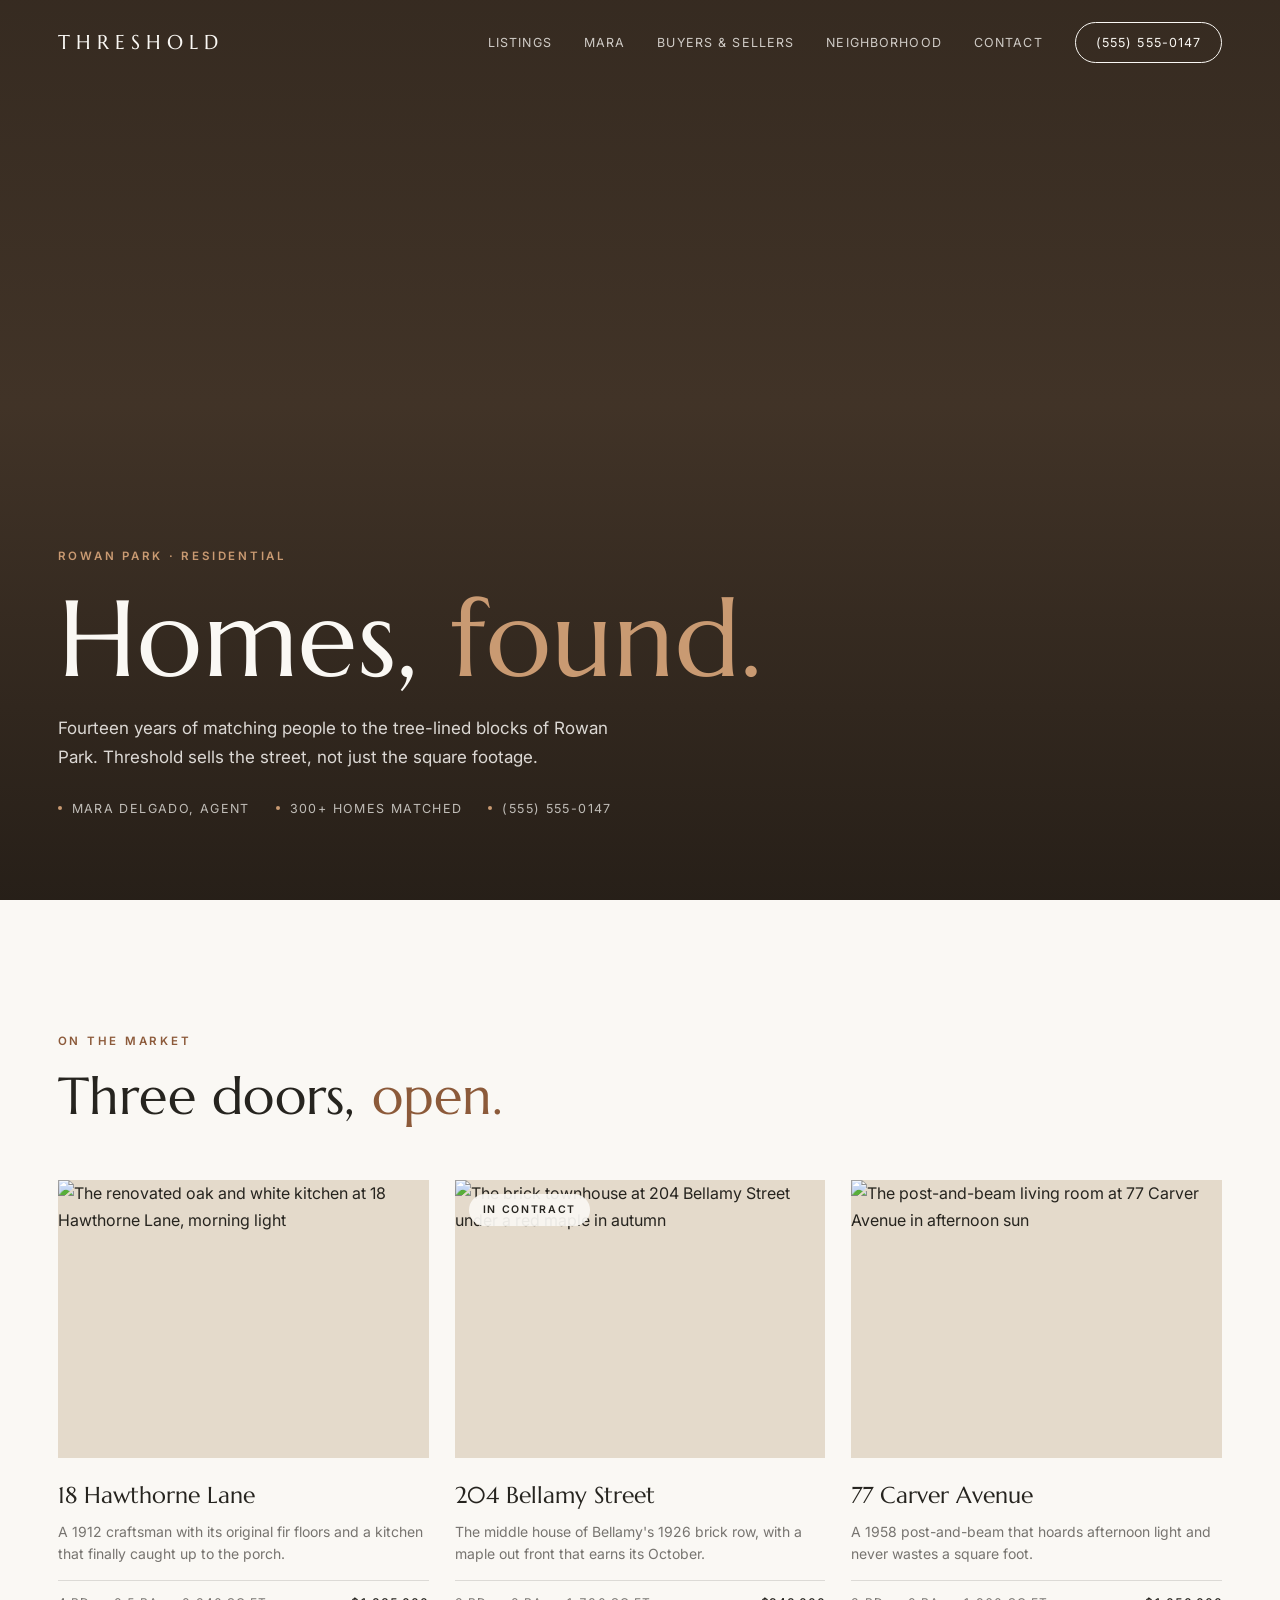
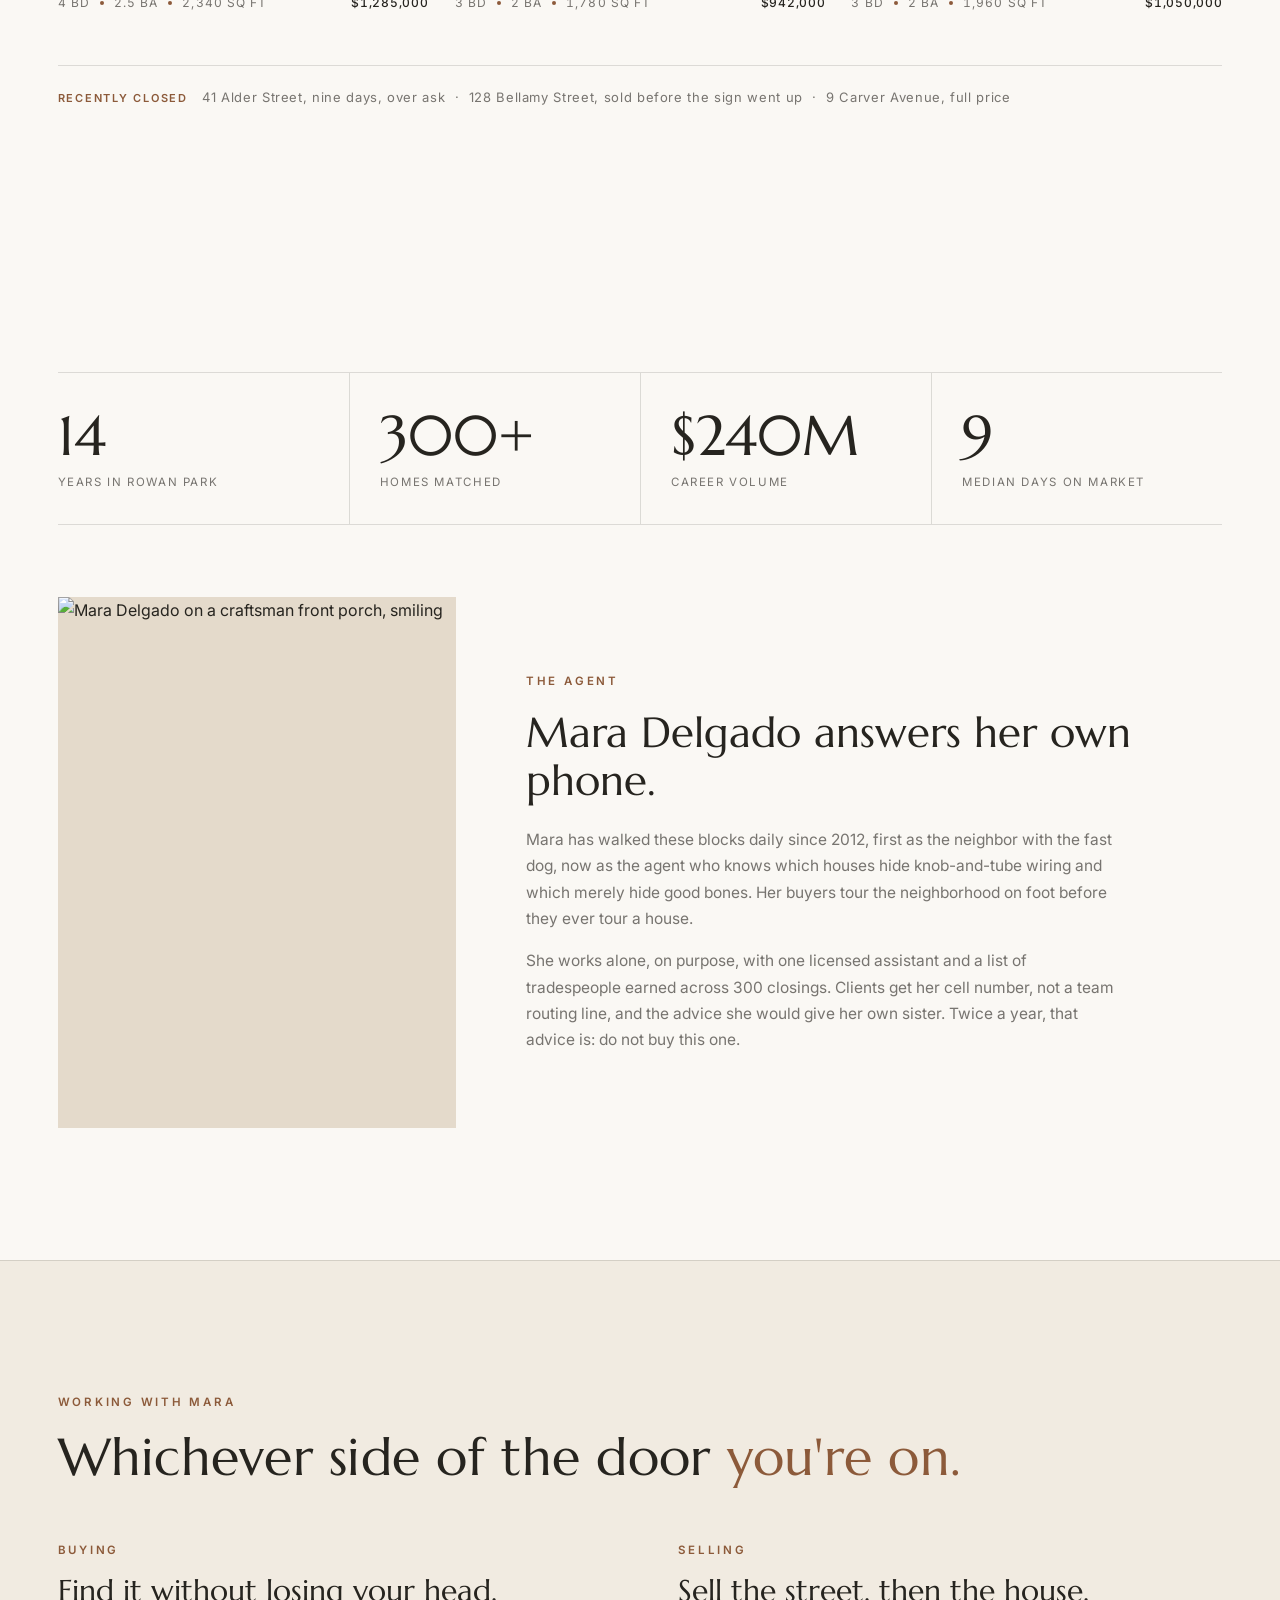
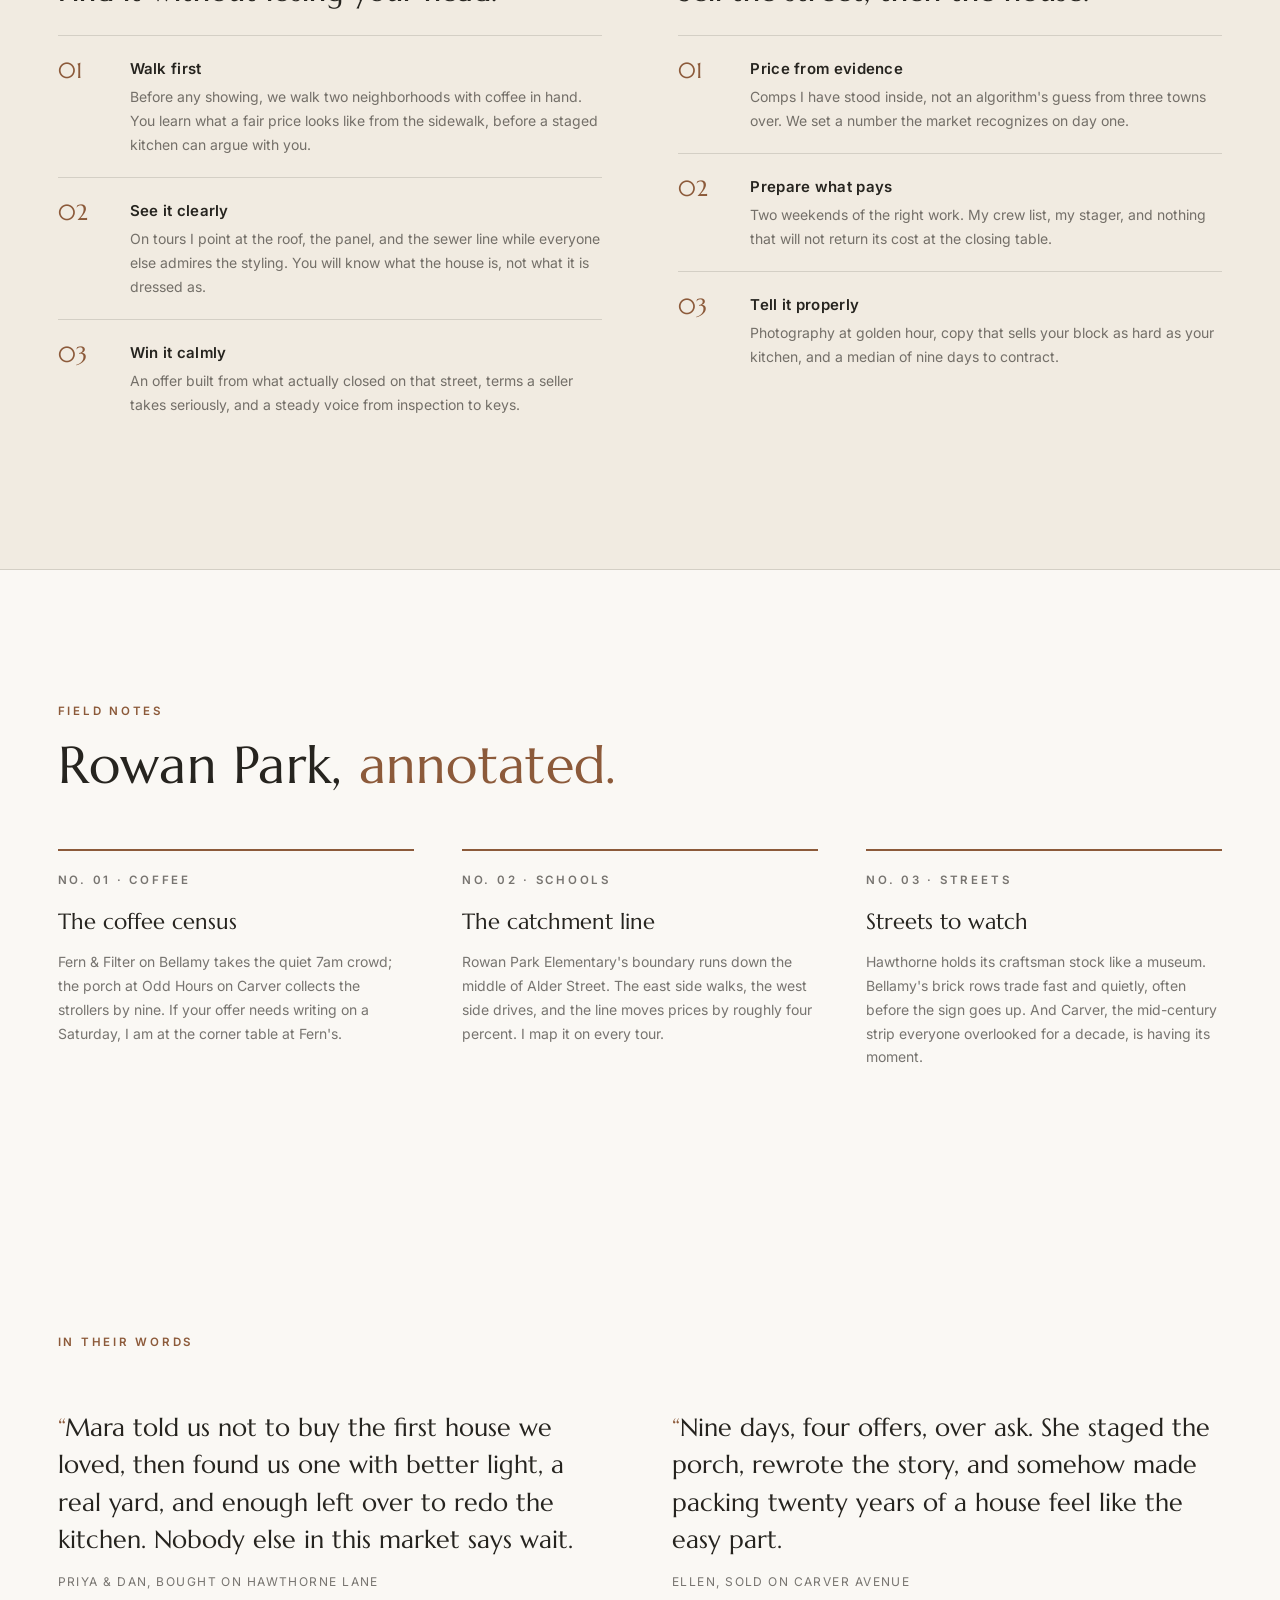
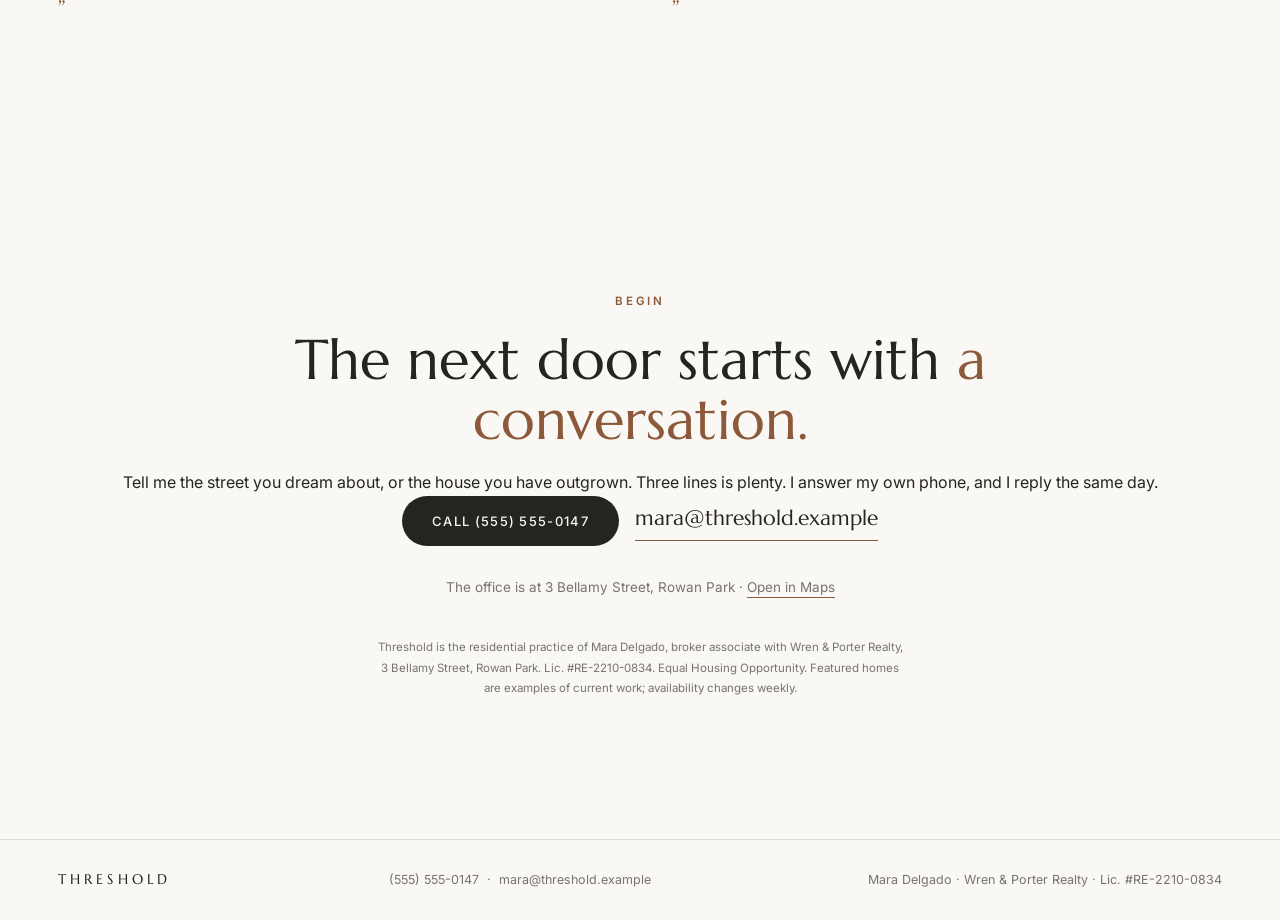
==== public/index.html @ d88f2c55 "Deploy v2" ====
<!DOCTYPE html>
<html lang="en">
<head>
<meta charset="UTF-8">
<meta name="viewport" content="width=device-width, initial-scale=1.0">
<title>Threshold — Rowan Park real estate with Mara Delgado</title>
<meta name="description" content="Featured homes, neighborhood field notes, and fourteen years of Rowan Park know-how. Threshold is the residential practice of agent Mara Delgado.">
<meta property="og:title" content="Threshold — Rowan Park real estate with Mara Delgado">
<meta property="og:description" content="The agent site that sells the neighborhood, not just the square footage.">
<meta property="og:image" content="https://hatchable.com/storage/sites/threshold/hero-house.jpg">
<meta property="og:type" content="website">
<link rel="icon" href="data:image/svg+xml,%3Csvg xmlns='http://www.w3.org/2000/svg' viewBox='0 0 64 64'%3E%3Crect width='64' height='64' rx='12' fill='%23FAF8F4'/%3E%3Ctext x='32' y='45' font-family='Georgia,serif' font-size='38' fill='%238C5A3A' text-anchor='middle'%3ET%3C/text%3E%3C/svg%3E">
<link rel="preconnect" href="https://fonts.googleapis.com">
<link rel="preconnect" href="https://fonts.gstatic.com" crossorigin>
<link href="https://fonts.googleapis.com/css2?family=Marcellus&family=Inter:wght@400;500;600&display=swap" rel="stylesheet">
<style>
  /* THRESHOLD — theme tokens. Re-tune the whole site here. */
  :root{
    --cream:#FAF8F4;          /* page ground */
    --cream-2:#F1EBE1;        /* lifted panels */
    --ink:#26241F;            /* primary text */
    --ink-dim:rgba(38,36,31,0.62);
    --umber:#8C5A3A;          /* the one accent */
    --umber-soft:#C99A72;     /* accent for dark grounds (hero) */
    --hairline:rgba(38,36,31,0.14);
    --photo-fallback:#E4DACB; /* behind every image slot */
    --display:'Marcellus',Georgia,serif;
    --sans:'Inter',-apple-system,'Segoe UI',sans-serif;
    --pad:clamp(20px,4.5vw,64px);
  }
  *{margin:0;padding:0;box-sizing:border-box}
  html{scroll-behavior:smooth}
  body{background:var(--cream);color:var(--ink);font-family:var(--sans);line-height:1.7;-webkit-font-smoothing:antialiased}
  img{display:block;max-width:100%}
  a{color:inherit;text-decoration:none}
  ::selection{background:var(--umber);color:var(--cream)}
  :focus-visible{outline:2px solid var(--umber);outline-offset:3px}

  .kicker{font-size:11.5px;font-weight:600;letter-spacing:0.24em;text-transform:uppercase;color:var(--umber)}
  h1 em,h2 em{font-style:normal;color:var(--umber)} /* Marcellus has no italic; em = accent color */
  .measure{max-width:1180px;margin:0 auto}
  section{padding:clamp(72px,10.5vw,132px) var(--pad)}

  /* -- Nav -- */
  .nav{position:fixed;inset:0 0 auto;z-index:50;display:flex;align-items:center;justify-content:space-between;padding:22px var(--pad);color:var(--cream);transition:background .35s,padding .35s,color .35s,border-color .35s;border-bottom:1px solid transparent}
  .nav.is-scrolled{background:rgba(250,248,244,0.93);backdrop-filter:blur(10px);padding:14px var(--pad);color:var(--ink);border-bottom-color:var(--hairline)}
  .nav.menu-open{color:var(--ink)}
  .nav-mark{font-family:var(--display);font-size:20px;letter-spacing:0.3em;text-transform:uppercase}
  .nav-links{display:flex;align-items:center;gap:32px;font-size:12.5px;letter-spacing:0.09em;text-transform:uppercase}
  .nav-links a{opacity:0.78;transition:opacity .2s}
  .nav-links a:hover{opacity:1}
  .nav-cta{border:1px solid currentColor;border-radius:999px;padding:9px 20px;opacity:1 !important;transition:background .2s,border-color .2s,color .2s}
  .nav-cta:hover{background:var(--umber);border-color:var(--umber);color:var(--cream)}
  .nav-burger{display:none;background:none;border:0;color:currentColor;width:40px;height:40px;cursor:pointer}
  .nav-burger svg{width:22px;height:22px}
  @media (max-width:760px){
    .nav-links{position:fixed;inset:0;background:var(--cream);color:var(--ink);flex-direction:column;justify-content:center;gap:28px;font-size:16px;transform:translateY(-102%);transition:transform .4s cubic-bezier(.7,0,.3,1)}
    .nav-links.is-open{transform:none}
    .nav-burger{display:grid;place-items:center;position:relative;z-index:60}
  }

  /* -- Hero -- */
  .hero{position:relative;min-height:100svh;display:flex;align-items:flex-end;padding:0 var(--pad) clamp(52px,9vh,100px);isolation:isolate;color:var(--cream)}
  .hero-bg{position:absolute;inset:0;z-index:-2;background:#46372A url('https://hatchable.com/storage/sites/threshold/hero-house.jpg') center/cover no-repeat}
  .hero::after{content:"";position:absolute;inset:0;z-index:-1;background:linear-gradient(180deg,rgba(28,23,18,0.38) 0%,rgba(28,23,18,0.12) 45%,rgba(28,23,18,0.74) 100%)}
  .hero-inner{max-width:960px}
  .hero .kicker{color:var(--umber-soft)}
  .hero h1{font-family:var(--display);font-weight:400;font-size:clamp(46px,8.4vw,110px);line-height:1.02;letter-spacing:0.005em;margin-top:16px}
  .hero h1 em{color:var(--umber-soft)}
  .hero-lede{margin-top:20px;max-width:34em;font-size:clamp(15px,1.8vw,17px);color:rgba(250,248,244,0.85)}
  .hero-sub{display:flex;flex-wrap:wrap;gap:10px 26px;margin-top:26px;font-size:12.5px;letter-spacing:0.11em;text-transform:uppercase;color:rgba(250,248,244,0.72)}
  .hero-sub span{display:inline-flex;align-items:center;gap:10px}
  .hero-sub i{width:4px;height:4px;border-radius:50%;background:var(--umber-soft);flex:none}

  /* -- Section headers -- */
  .sec-h{margin-bottom:clamp(36px,5vw,56px)}
  .sec-h .kicker{display:block;margin-bottom:16px}
  .sec-h h2{font-family:var(--display);font-weight:400;font-size:clamp(30px,4.4vw,52px);line-height:1.08;letter-spacing:0.005em}

  /* -- Listings -- */
  .cards{display:grid;grid-template-columns:repeat(3,1fr);gap:26px}
  @media (max-width:860px){.cards{grid-template-columns:1fr;gap:38px}}
  .card-media{position:relative;aspect-ratio:4/3;overflow:hidden;background:var(--photo-fallback)}
  .card-media img{width:100%;height:100%;object-fit:cover;transition:transform 1.1s cubic-bezier(.2,.6,.2,1)}
  .card:hover .card-media img{transform:scale(1.04)}
  .badge{position:absolute;top:14px;left:14px;background:rgba(250,248,244,0.93);color:var(--ink);font-size:10.5px;font-weight:600;letter-spacing:0.16em;text-transform:uppercase;padding:7px 14px;border-radius:999px}
  .card h3{font-family:var(--display);font-weight:400;font-size:23px;margin-top:18px}
  .card-line{font-size:14px;color:var(--ink-dim);line-height:1.6;margin-top:6px;max-width:30em}
  .spec-row{display:flex;align-items:center;gap:10px;margin-top:14px;padding-top:12px;border-top:1px solid var(--hairline);font-size:12px;letter-spacing:0.09em;text-transform:uppercase;color:var(--ink-dim);font-variant-numeric:tabular-nums lining-nums}
  .spec-row i{width:4px;height:4px;border-radius:50%;background:var(--umber);flex:none}
  .spec-row .price{margin-left:auto;color:var(--ink);font-weight:500;letter-spacing:0.06em}
  .sold-strip{margin-top:clamp(36px,5vw,52px);padding-top:20px;border-top:1px solid var(--hairline);font-size:13px;letter-spacing:0.05em;color:var(--ink-dim)}
  .sold-strip b{font-weight:600;color:var(--umber);letter-spacing:0.16em;text-transform:uppercase;font-size:11px;margin-right:14px}

  /* -- About / stats -- */
  .stats{display:grid;grid-template-columns:repeat(4,1fr);border-top:1px solid var(--hairline);border-bottom:1px solid var(--hairline);margin-bottom:clamp(44px,6vw,72px)}
  @media (max-width:760px){.stats{grid-template-columns:repeat(2,1fr)}}
  .stat{padding:clamp(20px,3vw,32px) 18px clamp(20px,3vw,32px) 0}
  .stat + .stat{border-left:1px solid var(--hairline);padding-left:clamp(18px,2.6vw,30px)}
  @media (max-width:760px){.stat:nth-child(3){border-left:0;padding-left:0}}
  .stat b{display:block;font-family:var(--display);font-weight:400;font-size:clamp(34px,4.6vw,56px);line-height:1.1;font-variant-numeric:tabular-nums}
  .stat span{display:block;margin-top:6px;font-size:11.5px;letter-spacing:0.14em;text-transform:uppercase;color:var(--ink-dim)}
  .about-grid{display:grid;grid-template-columns:minmax(0,4fr) minmax(0,7fr);gap:clamp(36px,5.5vw,80px);align-items:center}
  @media (max-width:860px){.about-grid{grid-template-columns:1fr}}
  .about-photo{aspect-ratio:3/4;overflow:hidden;background:var(--photo-fallback)}
  .about-photo img{width:100%;height:100%;object-fit:cover}
  .about-copy .kicker{display:block;margin-bottom:18px}
  .about-copy h2{font-family:var(--display);font-weight:400;font-size:clamp(28px,3.8vw,42px);line-height:1.14;margin-bottom:22px}
  .about-copy p{color:var(--ink-dim);font-size:15.5px;max-width:38em}
  .about-copy p + p{margin-top:16px}

  /* -- Buyers & sellers -- */
  .journeys{background:var(--cream-2);border-top:1px solid var(--hairline);border-bottom:1px solid var(--hairline)}
  .jour-grid{display:grid;grid-template-columns:1fr 1fr;gap:clamp(44px,6vw,96px)}
  @media (max-width:860px){.jour-grid{grid-template-columns:1fr}}
  .journey .kicker{display:block;margin-bottom:14px}
  .journey h3{font-family:var(--display);font-weight:400;font-size:clamp(24px,2.8vw,30px);line-height:1.15;margin-bottom:26px}
  .steps{list-style:none;counter-reset:step}
  .steps li{display:grid;grid-template-columns:56px 1fr;gap:16px;padding:20px 0;border-top:1px solid var(--hairline)}
  .steps li::before{counter-increment:step;content:counter(step,decimal-leading-zero);font-family:var(--display);font-size:22px;color:var(--umber);line-height:1.4}
  .steps h4{font-size:15px;font-weight:600;letter-spacing:0.02em;margin-bottom:4px}
  .steps p{font-size:14px;color:var(--ink-dim);max-width:34em}

  /* -- Neighborhood notes -- */
  .notes{display:grid;grid-template-columns:repeat(3,1fr);gap:clamp(26px,4vw,48px)}
  @media (max-width:860px){.notes{grid-template-columns:1fr;gap:36px}}
  .note{border-top:2px solid var(--umber);padding-top:20px}
  .note .kicker{display:block;margin-bottom:12px;color:var(--ink-dim)}
  .note h3{font-family:var(--display);font-weight:400;font-size:22px;margin-bottom:10px}
  .note p{font-size:14px;color:var(--ink-dim)}

  /* -- Testimonials -- */
  .quotes{display:grid;grid-template-columns:1fr 1fr;gap:clamp(36px,5vw,72px)}
  @media (max-width:860px){.quotes{grid-template-columns:1fr}}
  .quotes blockquote{font-family:var(--display);font-weight:400;font-size:clamp(19px,2.3vw,25px);line-height:1.5;max-width:26em}
  .quotes blockquote::before{content:"\201C";color:var(--umber)}
  .quotes blockquote::after{content:"\201D";color:var(--umber)}
  .quotes cite{display:block;margin-top:14px;font-family:var(--sans);font-style:normal;font-size:12px;letter-spacing:0.12em;text-transform:uppercase;color:var(--ink-dim)}

  /* -- Contact -- */
  .contact{text-align:center;padding-bottom:clamp(84px,11vw,140px)}
  .contact .kicker{display:block;margin-bottom:18px}
  .contact h2{font-family:var(--display);font-weight:400;font-size:clamp(32px,4.8vw,56px);line-height:1.08;max-width:16em;margin:0 auto 18px}
  .contact > p{color:var(--ink-dim);max-width:36em;margin:0 auto 34px;font-size:15.5px}
  .cta-row{display:flex;flex-wrap:wrap;gap:16px;justify-content:center;align-items:center}
  .btn-solid{display:inline-flex;align-items:center;gap:10px;background:var(--ink);color:var(--cream);border-radius:999px;padding:14px 30px;font-size:13px;font-weight:500;letter-spacing:0.1em;text-transform:uppercase;transition:background .2s}
  .btn-solid:hover{background:var(--umber)}
  .mail-link{font-family:var(--display);font-size:clamp(17px,2.2vw,21px);border-bottom:1.5px solid var(--umber);padding-bottom:3px;transition:color .2s}
  .mail-link:hover{color:var(--umber)}
  .office{margin-top:30px;font-size:13.5px;color:var(--ink-dim)}
  .office a{border-bottom:1px solid var(--umber);padding-bottom:2px}
  .fineprint{margin:38px auto 0;max-width:46em;font-size:11.5px;line-height:1.8;color:var(--ink-dim)}

  /* -- Footer -- */
  footer{border-top:1px solid var(--hairline);padding:28px var(--pad);display:flex;flex-wrap:wrap;gap:12px;align-items:baseline;justify-content:space-between;font-size:12.5px;color:var(--ink-dim)}
  footer .nav-mark{font-size:14px;color:var(--ink)}
  footer a:hover{color:var(--ink)}

  /* -- Reveal animation -- */
  .reveal{opacity:0;transform:translateY(24px);transition:opacity .9s ease,transform .9s cubic-bezier(.2,.6,.2,1)}
  .reveal.is-in{opacity:1;transform:none}
  @media (prefers-reduced-motion:reduce){
    .reveal{opacity:1;transform:none;transition:none}
    .card-media img{transition:none}
    html{scroll-behavior:auto}
  }
</style>
</head>
<body>

<nav class="nav" id="nav">
  <a class="nav-mark" href="/">Threshold</a>
  <button class="nav-burger" id="burger" aria-label="Menu" aria-expanded="false">
    <svg viewBox="0 0 24 24" fill="none" stroke="currentColor" stroke-width="1.6"><path d="M3 7h18M3 12h18M3 17h18"/></svg>
  </button>
  <div class="nav-links" id="navLinks">
    <a href="#listings">Listings</a>
    <a href="#about">Mara</a>
    <a href="#journeys">Buyers &amp; Sellers</a>
    <a href="#neighborhood">Neighborhood</a>
    <a href="#contact">Contact</a>
    <a class="nav-cta" href="tel:+15555550147">(555) 555-0147</a>
  </div>
</nav>

<header class="hero">
  <div class="hero-bg" role="img" aria-label="A craftsman house on Hawthorne Lane at golden hour, porch lights on"></div>
  <div class="hero-inner">
    <span class="kicker">Rowan Park · Residential</span>
    <h1>Homes, <em>found.</em></h1>
    <p class="hero-lede">Fourteen years of matching people to the tree-lined blocks of Rowan Park. Threshold sells the street, not just the square footage.</p>
    <div class="hero-sub">
      <span><i></i>Mara Delgado, agent</span>
      <span><i></i>300+ homes matched</span>
      <span><i></i>(555) 555-0147</span>
    </div>
  </div>
</header>

<main>
<section id="listings">
  <div class="measure">
    <div class="sec-h reveal">
      <span class="kicker">On the market</span>
      <h2>Three doors, <em>open.</em></h2>
    </div>
    <div class="cards">
      <figure class="card reveal">
        <div class="card-media"><img src="https://hatchable.com/storage/sites/threshold/listing-1.jpg" alt="The renovated oak and white kitchen at 18 Hawthorne Lane, morning light" loading="lazy"></div>
        <figcaption>
          <h3>18 Hawthorne Lane</h3>
          <p class="card-line">A 1912 craftsman with its original fir floors and a kitchen that finally caught up to the porch.</p>
          <p class="spec-row"><span>4 bd</span><i></i><span>2.5 ba</span><i></i><span>2,340 sq ft</span><span class="price">$1,285,000</span></p>
        </figcaption>
      </figure>
      <figure class="card reveal" style="transition-delay:.08s">
        <div class="card-media"><span class="badge">In contract</span><img src="https://hatchable.com/storage/sites/threshold/listing-2.jpg" alt="The brick townhouse at 204 Bellamy Street under a red maple in autumn" loading="lazy"></div>
        <figcaption>
          <h3>204 Bellamy Street</h3>
          <p class="card-line">The middle house of Bellamy's 1926 brick row, with a maple out front that earns its October.</p>
          <p class="spec-row"><span>3 bd</span><i></i><span>2 ba</span><i></i><span>1,780 sq ft</span><span class="price">$942,000</span></p>
        </figcaption>
      </figure>
      <figure class="card reveal" style="transition-delay:.16s">
        <div class="card-media"><img src="https://hatchable.com/storage/sites/threshold/listing-3.jpg" alt="The post-and-beam living room at 77 Carver Avenue in afternoon sun" loading="lazy"></div>
        <figcaption>
          <h3>77 Carver Avenue</h3>
          <p class="card-line">A 1958 post-and-beam that hoards afternoon light and never wastes a square foot.</p>
          <p class="spec-row"><span>3 bd</span><i></i><span>2 ba</span><i></i><span>1,960 sq ft</span><span class="price">$1,050,000</span></p>
        </figcaption>
      </figure>
    </div>
    <p class="sold-strip reveal"><b>Recently closed</b>41 Alder Street, nine days, over ask &nbsp;·&nbsp; 128 Bellamy Street, sold before the sign went up &nbsp;·&nbsp; 9 Carver Avenue, full price</p>
  </div>
</section>

<section id="about">
  <div class="measure">
    <div class="stats reveal">
      <div class="stat"><b>14</b><span>Years in Rowan Park</span></div>
      <div class="stat"><b>300+</b><span>Homes matched</span></div>
      <div class="stat"><b>$240M</b><span>Career volume</span></div>
      <div class="stat"><b>9</b><span>Median days on market</span></div>
    </div>
    <div class="about-grid">
      <div class="about-photo reveal">
        <img src="https://hatchable.com/storage/sites/threshold/agent.jpg" alt="Mara Delgado on a craftsman front porch, smiling" loading="lazy">
      </div>
      <div class="about-copy reveal" style="transition-delay:.08s">
        <span class="kicker">The agent</span>
        <h2>Mara Delgado answers her own phone.</h2>
        <p>Mara has walked these blocks daily since 2012, first as the neighbor with the fast dog, now as the agent who knows which houses hide knob-and-tube wiring and which merely hide good bones. Her buyers tour the neighborhood on foot before they ever tour a house.</p>
        <p>She works alone, on purpose, with one licensed assistant and a list of tradespeople earned across 300 closings. Clients get her cell number, not a team routing line, and the advice she would give her own sister. Twice a year, that advice is: do not buy this one.</p>
      </div>
    </div>
  </div>
</section>

<section class="journeys" id="journeys">
  <div class="measure">
    <div class="sec-h reveal">
      <span class="kicker">Working with Mara</span>
      <h2>Whichever side of the door <em>you're on.</em></h2>
    </div>
    <div class="jour-grid">
      <div class="journey reveal">
        <span class="kicker">Buying</span>
        <h3>Find it without losing your head.</h3>
        <ol class="steps">
          <li><div><h4>Walk first</h4><p>Before any showing, we walk two neighborhoods with coffee in hand. You learn what a fair price looks like from the sidewalk, before a staged kitchen can argue with you.</p></div></li>
          <li><div><h4>See it clearly</h4><p>On tours I point at the roof, the panel, and the sewer line while everyone else admires the styling. You will know what the house is, not what it is dressed as.</p></div></li>
          <li><div><h4>Win it calmly</h4><p>An offer built from what actually closed on that street, terms a seller takes seriously, and a steady voice from inspection to keys.</p></div></li>
        </ol>
      </div>
      <div class="journey reveal" style="transition-delay:.08s">
        <span class="kicker">Selling</span>
        <h3>Sell the street, then the house.</h3>
        <ol class="steps">
          <li><div><h4>Price from evidence</h4><p>Comps I have stood inside, not an algorithm's guess from three towns over. We set a number the market recognizes on day one.</p></div></li>
          <li><div><h4>Prepare what pays</h4><p>Two weekends of the right work. My crew list, my stager, and nothing that will not return its cost at the closing table.</p></div></li>
          <li><div><h4>Tell it properly</h4><p>Photography at golden hour, copy that sells your block as hard as your kitchen, and a median of nine days to contract.</p></div></li>
        </ol>
      </div>
    </div>
  </div>
</section>

<section id="neighborhood">
  <div class="measure">
    <div class="sec-h reveal">
      <span class="kicker">Field notes</span>
      <h2>Rowan Park, <em>annotated.</em></h2>
    </div>
    <div class="notes">
      <div class="note reveal">
        <span class="kicker">No. 01 · Coffee</span>
        <h3>The coffee census</h3>
        <p>Fern &amp; Filter on Bellamy takes the quiet 7am crowd; the porch at Odd Hours on Carver collects the strollers by nine. If your offer needs writing on a Saturday, I am at the corner table at Fern's.</p>
      </div>
      <div class="note reveal" style="transition-delay:.08s">
        <span class="kicker">No. 02 · Schools</span>
        <h3>The catchment line</h3>
        <p>Rowan Park Elementary's boundary runs down the middle of Alder Street. The east side walks, the west side drives, and the line moves prices by roughly four percent. I map it on every tour.</p>
      </div>
      <div class="note reveal" style="transition-delay:.16s">
        <span class="kicker">No. 03 · Streets</span>
        <h3>Streets to watch</h3>
        <p>Hawthorne holds its craftsman stock like a museum. Bellamy's brick rows trade fast and quietly, often before the sign goes up. And Carver, the mid-century strip everyone overlooked for a decade, is having its moment.</p>
      </div>
    </div>
  </div>
</section>

<section id="words">
  <div class="measure">
    <div class="sec-h reveal">
      <span class="kicker">In their words</span>
    </div>
    <div class="quotes">
      <blockquote class="reveal">Mara told us not to buy the first house we loved, then found us one with better light, a real yard, and enough left over to redo the kitchen. Nobody else in this market says wait.<cite>Priya &amp; Dan, bought on Hawthorne Lane</cite></blockquote>
      <blockquote class="reveal" style="transition-delay:.08s">Nine days, four offers, over ask. She staged the porch, rewrote the story, and somehow made packing twenty years of a house feel like the easy part.<cite>Ellen, sold on Carver Avenue</cite></blockquote>
    </div>
  </div>
</section>

<section class="contact" id="contact">
  <div class="reveal">
    <span class="kicker">Begin</span>
    <h2>The next door starts with <em>a conversation.</em></h2>
    <p>Tell me the street you dream about, or the house you have outgrown. Three lines is plenty. I answer my own phone, and I reply the same day.</p>
    <div class="cta-row">
      <a class="btn-solid" href="tel:+15555550147">Call (555) 555-0147</a>
      <a class="mail-link" href="mailto:mara@threshold.example?subject=A%20house%20in%20Rowan%20Park">mara@threshold.example</a>
    </div>
    <p class="office">The office is at 3 Bellamy Street, Rowan Park · <a href="https://maps.google.com/?q=3+Bellamy+Street+Rowan+Park" target="_blank" rel="noopener">Open in Maps</a></p>
    <p class="fineprint">Threshold is the residential practice of Mara Delgado, broker associate with Wren &amp; Porter Realty, 3 Bellamy Street, Rowan Park. Lic. #RE-2210-0834. Equal Housing Opportunity. Featured homes are examples of current work; availability changes weekly.</p>
  </div>
</section>
</main>

<footer>
  <span class="nav-mark">Threshold</span>
  <span><a href="tel:+15555550147">(555) 555-0147</a> &nbsp;·&nbsp; <a href="mailto:mara@threshold.example">mara@threshold.example</a></span>
  <span>Mara Delgado · Wren &amp; Porter Realty · Lic. #RE-2210-0834</span>
</footer>

<script>
  // Nav: solidify on scroll.
  const nav = document.getElementById('nav');
  const onScroll = () => nav.classList.toggle('is-scrolled', scrollY > 24);
  addEventListener('scroll', onScroll, { passive: true }); onScroll();

  // Mobile menu.
  const burger = document.getElementById('burger'), links = document.getElementById('navLinks');
  burger.addEventListener('click', () => {
    const open = links.classList.toggle('is-open');
    nav.classList.toggle('menu-open', open);
    burger.setAttribute('aria-expanded', open);
  });
  links.querySelectorAll('a').forEach(a => a.addEventListener('click', () => {
    links.classList.remove('is-open'); nav.classList.remove('menu-open');
  }));

  // Reveal on scroll.
  // Headless capture + crawlers: skip the scroll-reveal choreography so
  // full-page screenshots and archival renders see every section.
  if (navigator.webdriver) { document.querySelectorAll('.reveal').forEach(el => el.classList.add('is-in')); document.querySelectorAll('img[loading="lazy"]').forEach(img => img.loading = 'eager'); }

  const io = new IntersectionObserver(es => es.forEach(e => {
    if (e.isIntersecting) { e.target.classList.add('is-in'); io.unobserve(e.target); }
  }), { threshold: 0.12 });
  document.querySelectorAll('.reveal').forEach(el => io.observe(el));
</script>
</body>
</html>
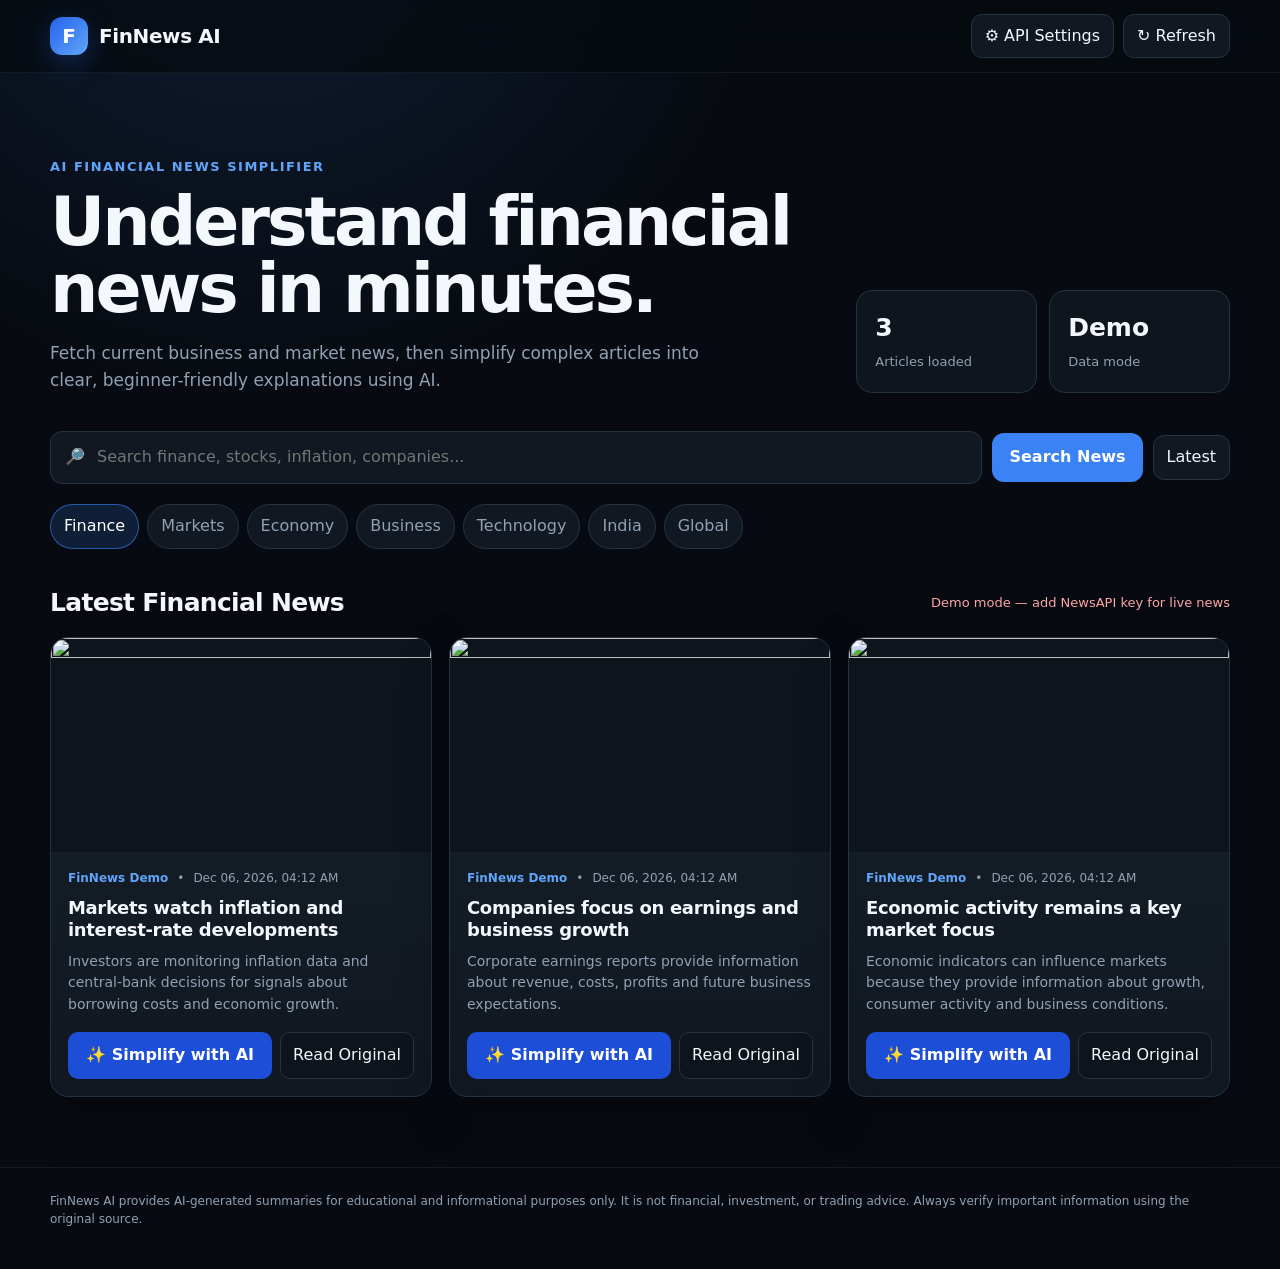
==== commit 996009a0: "Update print statement from 'Fin-news' to 'Fintimes'" ====
--- a/public/index.html
+++ b/public/index.html
@@ -1,375 +1,1142 @@
 <!DOCTYPE html>
 <html lang="en">
 <head>
-<meta charset="UTF-8">
-<meta name="viewport" content="width=device-width, initial-scale=1.0">
-<title>Threshold — Rowan Park real estate with Mara Delgado</title>
-<meta name="description" content="Featured homes, neighborhood field notes, and fourteen years of Rowan Park know-how. Threshold is the residential practice of agent Mara Delgado.">
-<meta property="og:title" content="Threshold — Rowan Park real estate with Mara Delgado">
-<meta property="og:description" content="The agent site that sells the neighborhood, not just the square footage.">
-<meta property="og:image" content="https://hatchable.com/storage/sites/threshold/hero-house.jpg">
-<meta property="og:type" content="website">
-<link rel="icon" href="data:image/svg+xml,%3Csvg xmlns='http://www.w3.org/2000/svg' viewBox='0 0 64 64'%3E%3Crect width='64' height='64' rx='12' fill='%23FAF8F4'/%3E%3Ctext x='32' y='45' font-family='Georgia,serif' font-size='38' fill='%238C5A3A' text-anchor='middle'%3ET%3C/text%3E%3C/svg%3E">
-<link rel="preconnect" href="https://fonts.googleapis.com">
-<link rel="preconnect" href="https://fonts.gstatic.com" crossorigin>
-<link href="https://fonts.googleapis.com/css2?family=Marcellus&family=Inter:wght@400;500;600&display=swap" rel="stylesheet">
-<style>
-  /* THRESHOLD — theme tokens. Re-tune the whole site here. */
-  :root{
-    --cream:#FAF8F4;          /* page ground */
-    --cream-2:#F1EBE1;        /* lifted panels */
-    --ink:#26241F;            /* primary text */
-    --ink-dim:rgba(38,36,31,0.62);
-    --umber:#8C5A3A;          /* the one accent */
-    --umber-soft:#C99A72;     /* accent for dark grounds (hero) */
-    --hairline:rgba(38,36,31,0.14);
-    --photo-fallback:#E4DACB; /* behind every image slot */
-    --display:'Marcellus',Georgia,serif;
-    --sans:'Inter',-apple-system,'Segoe UI',sans-serif;
-    --pad:clamp(20px,4.5vw,64px);
-  }
-  *{margin:0;padding:0;box-sizing:border-box}
-  html{scroll-behavior:smooth}
-  body{background:var(--cream);color:var(--ink);font-family:var(--sans);line-height:1.7;-webkit-font-smoothing:antialiased}
-  img{display:block;max-width:100%}
-  a{color:inherit;text-decoration:none}
-  ::selection{background:var(--umber);color:var(--cream)}
-  :focus-visible{outline:2px solid var(--umber);outline-offset:3px}
-
-  .kicker{font-size:11.5px;font-weight:600;letter-spacing:0.24em;text-transform:uppercase;color:var(--umber)}
-  h1 em,h2 em{font-style:normal;color:var(--umber)} /* Marcellus has no italic; em = accent color */
-  .measure{max-width:1180px;margin:0 auto}
-  section{padding:clamp(72px,10.5vw,132px) var(--pad)}
-
-  /* -- Nav -- */
-  .nav{position:fixed;inset:0 0 auto;z-index:50;display:flex;align-items:center;justify-content:space-between;padding:22px var(--pad);color:var(--cream);transition:background .35s,padding .35s,color .35s,border-color .35s;border-bottom:1px solid transparent}
-  .nav.is-scrolled{background:rgba(250,248,244,0.93);backdrop-filter:blur(10px);padding:14px var(--pad);color:var(--ink);border-bottom-color:var(--hairline)}
-  .nav.menu-open{color:var(--ink)}
-  .nav-mark{font-family:var(--display);font-size:20px;letter-spacing:0.3em;text-transform:uppercase}
-  .nav-links{display:flex;align-items:center;gap:32px;font-size:12.5px;letter-spacing:0.09em;text-transform:uppercase}
-  .nav-links a{opacity:0.78;transition:opacity .2s}
-  .nav-links a:hover{opacity:1}
-  .nav-cta{border:1px solid currentColor;border-radius:999px;padding:9px 20px;opacity:1 !important;transition:background .2s,border-color .2s,color .2s}
-  .nav-cta:hover{background:var(--umber);border-color:var(--umber);color:var(--cream)}
-  .nav-burger{display:none;background:none;border:0;color:currentColor;width:40px;height:40px;cursor:pointer}
-  .nav-burger svg{width:22px;height:22px}
-  @media (max-width:760px){
-    .nav-links{position:fixed;inset:0;background:var(--cream);color:var(--ink);flex-direction:column;justify-content:center;gap:28px;font-size:16px;transform:translateY(-102%);transition:transform .4s cubic-bezier(.7,0,.3,1)}
-    .nav-links.is-open{transform:none}
-    .nav-burger{display:grid;place-items:center;position:relative;z-index:60}
-  }
-
-  /* -- Hero -- */
-  .hero{position:relative;min-height:100svh;display:flex;align-items:flex-end;padding:0 var(--pad) clamp(52px,9vh,100px);isolation:isolate;color:var(--cream)}
-  .hero-bg{position:absolute;inset:0;z-index:-2;background:#46372A url('https://hatchable.com/storage/sites/threshold/hero-house.jpg') center/cover no-repeat}
-  .hero::after{content:"";position:absolute;inset:0;z-index:-1;background:linear-gradient(180deg,rgba(28,23,18,0.38) 0%,rgba(28,23,18,0.12) 45%,rgba(28,23,18,0.74) 100%)}
-  .hero-inner{max-width:960px}
-  .hero .kicker{color:var(--umber-soft)}
-  .hero h1{font-family:var(--display);font-weight:400;font-size:clamp(46px,8.4vw,110px);line-height:1.02;letter-spacing:0.005em;margin-top:16px}
-  .hero h1 em{color:var(--umber-soft)}
-  .hero-lede{margin-top:20px;max-width:34em;font-size:clamp(15px,1.8vw,17px);color:rgba(250,248,244,0.85)}
-  .hero-sub{display:flex;flex-wrap:wrap;gap:10px 26px;margin-top:26px;font-size:12.5px;letter-spacing:0.11em;text-transform:uppercase;color:rgba(250,248,244,0.72)}
-  .hero-sub span{display:inline-flex;align-items:center;gap:10px}
-  .hero-sub i{width:4px;height:4px;border-radius:50%;background:var(--umber-soft);flex:none}
-
-  /* -- Section headers -- */
-  .sec-h{margin-bottom:clamp(36px,5vw,56px)}
-  .sec-h .kicker{display:block;margin-bottom:16px}
-  .sec-h h2{font-family:var(--display);font-weight:400;font-size:clamp(30px,4.4vw,52px);line-height:1.08;letter-spacing:0.005em}
-
-  /* -- Listings -- */
-  .cards{display:grid;grid-template-columns:repeat(3,1fr);gap:26px}
-  @media (max-width:860px){.cards{grid-template-columns:1fr;gap:38px}}
-  .card-media{position:relative;aspect-ratio:4/3;overflow:hidden;background:var(--photo-fallback)}
-  .card-media img{width:100%;height:100%;object-fit:cover;transition:transform 1.1s cubic-bezier(.2,.6,.2,1)}
-  .card:hover .card-media img{transform:scale(1.04)}
-  .badge{position:absolute;top:14px;left:14px;background:rgba(250,248,244,0.93);color:var(--ink);font-size:10.5px;font-weight:600;letter-spacing:0.16em;text-transform:uppercase;padding:7px 14px;border-radius:999px}
-  .card h3{font-family:var(--display);font-weight:400;font-size:23px;margin-top:18px}
-  .card-line{font-size:14px;color:var(--ink-dim);line-height:1.6;margin-top:6px;max-width:30em}
-  .spec-row{display:flex;align-items:center;gap:10px;margin-top:14px;padding-top:12px;border-top:1px solid var(--hairline);font-size:12px;letter-spacing:0.09em;text-transform:uppercase;color:var(--ink-dim);font-variant-numeric:tabular-nums lining-nums}
-  .spec-row i{width:4px;height:4px;border-radius:50%;background:var(--umber);flex:none}
-  .spec-row .price{margin-left:auto;color:var(--ink);font-weight:500;letter-spacing:0.06em}
-  .sold-strip{margin-top:clamp(36px,5vw,52px);padding-top:20px;border-top:1px solid var(--hairline);font-size:13px;letter-spacing:0.05em;color:var(--ink-dim)}
-  .sold-strip b{font-weight:600;color:var(--umber);letter-spacing:0.16em;text-transform:uppercase;font-size:11px;margin-right:14px}
-
-  /* -- About / stats -- */
-  .stats{display:grid;grid-template-columns:repeat(4,1fr);border-top:1px solid var(--hairline);border-bottom:1px solid var(--hairline);margin-bottom:clamp(44px,6vw,72px)}
-  @media (max-width:760px){.stats{grid-template-columns:repeat(2,1fr)}}
-  .stat{padding:clamp(20px,3vw,32px) 18px clamp(20px,3vw,32px) 0}
-  .stat + .stat{border-left:1px solid var(--hairline);padding-left:clamp(18px,2.6vw,30px)}
-  @media (max-width:760px){.stat:nth-child(3){border-left:0;padding-left:0}}
-  .stat b{display:block;font-family:var(--display);font-weight:400;font-size:clamp(34px,4.6vw,56px);line-height:1.1;font-variant-numeric:tabular-nums}
-  .stat span{display:block;margin-top:6px;font-size:11.5px;letter-spacing:0.14em;text-transform:uppercase;color:var(--ink-dim)}
-  .about-grid{display:grid;grid-template-columns:minmax(0,4fr) minmax(0,7fr);gap:clamp(36px,5.5vw,80px);align-items:center}
-  @media (max-width:860px){.about-grid{grid-template-columns:1fr}}
-  .about-photo{aspect-ratio:3/4;overflow:hidden;background:var(--photo-fallback)}
-  .about-photo img{width:100%;height:100%;object-fit:cover}
-  .about-copy .kicker{display:block;margin-bottom:18px}
-  .about-copy h2{font-family:var(--display);font-weight:400;font-size:clamp(28px,3.8vw,42px);line-height:1.14;margin-bottom:22px}
-  .about-copy p{color:var(--ink-dim);font-size:15.5px;max-width:38em}
-  .about-copy p + p{margin-top:16px}
-
-  /* -- Buyers & sellers -- */
-  .journeys{background:var(--cream-2);border-top:1px solid var(--hairline);border-bottom:1px solid var(--hairline)}
-  .jour-grid{display:grid;grid-template-columns:1fr 1fr;gap:clamp(44px,6vw,96px)}
-  @media (max-width:860px){.jour-grid{grid-template-columns:1fr}}
-  .journey .kicker{display:block;margin-bottom:14px}
-  .journey h3{font-family:var(--display);font-weight:400;font-size:clamp(24px,2.8vw,30px);line-height:1.15;margin-bottom:26px}
-  .steps{list-style:none;counter-reset:step}
-  .steps li{display:grid;grid-template-columns:56px 1fr;gap:16px;padding:20px 0;border-top:1px solid var(--hairline)}
-  .steps li::before{counter-increment:step;content:counter(step,decimal-leading-zero);font-family:var(--display);font-size:22px;color:var(--umber);line-height:1.4}
-  .steps h4{font-size:15px;font-weight:600;letter-spacing:0.02em;margin-bottom:4px}
-  .steps p{font-size:14px;color:var(--ink-dim);max-width:34em}
-
-  /* -- Neighborhood notes -- */
-  .notes{display:grid;grid-template-columns:repeat(3,1fr);gap:clamp(26px,4vw,48px)}
-  @media (max-width:860px){.notes{grid-template-columns:1fr;gap:36px}}
-  .note{border-top:2px solid var(--umber);padding-top:20px}
-  .note .kicker{display:block;margin-bottom:12px;color:var(--ink-dim)}
-  .note h3{font-family:var(--display);font-weight:400;font-size:22px;margin-bottom:10px}
-  .note p{font-size:14px;color:var(--ink-dim)}
-
-  /* -- Testimonials -- */
-  .quotes{display:grid;grid-template-columns:1fr 1fr;gap:clamp(36px,5vw,72px)}
-  @media (max-width:860px){.quotes{grid-template-columns:1fr}}
-  .quotes blockquote{font-family:var(--display);font-weight:400;font-size:clamp(19px,2.3vw,25px);line-height:1.5;max-width:26em}
-  .quotes blockquote::before{content:"\201C";color:var(--umber)}
-  .quotes blockquote::after{content:"\201D";color:var(--umber)}
-  .quotes cite{display:block;margin-top:14px;font-family:var(--sans);font-style:normal;font-size:12px;letter-spacing:0.12em;text-transform:uppercase;color:var(--ink-dim)}
-
-  /* -- Contact -- */
-  .contact{text-align:center;padding-bottom:clamp(84px,11vw,140px)}
-  .contact .kicker{display:block;margin-bottom:18px}
-  .contact h2{font-family:var(--display);font-weight:400;font-size:clamp(32px,4.8vw,56px);line-height:1.08;max-width:16em;margin:0 auto 18px}
-  .contact > p{color:var(--ink-dim);max-width:36em;margin:0 auto 34px;font-size:15.5px}
-  .cta-row{display:flex;flex-wrap:wrap;gap:16px;justify-content:center;align-items:center}
-  .btn-solid{display:inline-flex;align-items:center;gap:10px;background:var(--ink);color:var(--cream);border-radius:999px;padding:14px 30px;font-size:13px;font-weight:500;letter-spacing:0.1em;text-transform:uppercase;transition:background .2s}
-  .btn-solid:hover{background:var(--umber)}
-  .mail-link{font-family:var(--display);font-size:clamp(17px,2.2vw,21px);border-bottom:1.5px solid var(--umber);padding-bottom:3px;transition:color .2s}
-  .mail-link:hover{color:var(--umber)}
-  .office{margin-top:30px;font-size:13.5px;color:var(--ink-dim)}
-  .office a{border-bottom:1px solid var(--umber);padding-bottom:2px}
-  .fineprint{margin:38px auto 0;max-width:46em;font-size:11.5px;line-height:1.8;color:var(--ink-dim)}
-
-  /* -- Footer -- */
-  footer{border-top:1px solid var(--hairline);padding:28px var(--pad);display:flex;flex-wrap:wrap;gap:12px;align-items:baseline;justify-content:space-between;font-size:12.5px;color:var(--ink-dim)}
-  footer .nav-mark{font-size:14px;color:var(--ink)}
-  footer a:hover{color:var(--ink)}
-
-  /* -- Reveal animation -- */
-  .reveal{opacity:0;transform:translateY(24px);transition:opacity .9s ease,transform .9s cubic-bezier(.2,.6,.2,1)}
-  .reveal.is-in{opacity:1;transform:none}
-  @media (prefers-reduced-motion:reduce){
-    .reveal{opacity:1;transform:none;transition:none}
-    .card-media img{transition:none}
-    html{scroll-behavior:auto}
-  }
-</style>
+  <meta charset="UTF-8" />
+  <meta name="viewport" content="width=device-width, initial-scale=1.0" />
+  <meta name="description" content="FinNews AI - AI-powered financial news simplification dashboard" />
+  <title>FinNews AI</title>
+
+  <style>
+    :root {
+      --bg: #070b11;
+      --panel: #111821;
+      --panel-2: #17212c;
+      --border: #263341;
+      --text: #f4f7fb;
+      --muted: #91a0b2;
+      --accent: #3b82f6;
+      --accent-2: #60a5fa;
+      --success: #22c55e;
+      --danger: #ef4444;
+      --shadow: 0 18px 50px rgba(0,0,0,.28);
+      --radius: 18px;
+    }
+
+    * { box-sizing: border-box; }
+
+    body {
+      margin: 0;
+      background:
+        radial-gradient(circle at 20% -10%, rgba(59,130,246,.16), transparent 30%),
+        var(--bg);
+      color: var(--text);
+      font-family: Inter, system-ui, -apple-system, BlinkMacSystemFont, "Segoe UI", sans-serif;
+      line-height: 1.55;
+    }
+
+    button, input, select { font: inherit; }
+
+    button {
+      cursor: pointer;
+      border: 0;
+    }
+
+    .container {
+      width: min(1180px, calc(100% - 32px));
+      margin: auto;
+    }
+
+    header {
+      position: sticky;
+      top: 0;
+      z-index: 20;
+      backdrop-filter: blur(18px);
+      background: rgba(7,11,17,.82);
+      border-bottom: 1px solid rgba(255,255,255,.06);
+    }
+
+    .nav {
+      min-height: 72px;
+      display: flex;
+      align-items: center;
+      justify-content: space-between;
+      gap: 20px;
+    }
+
+    .brand {
+      display: flex;
+      align-items: center;
+      gap: 11px;
+      font-weight: 800;
+      font-size: 20px;
+      letter-spacing: -.4px;
+    }
+
+    .brand-mark {
+      width: 38px;
+      height: 38px;
+      border-radius: 12px;
+      display: grid;
+      place-items: center;
+      background: linear-gradient(135deg, #2563eb, #60a5fa);
+      color: white;
+      box-shadow: 0 8px 28px rgba(37,99,235,.32);
+    }
+
+    .nav-actions {
+      display: flex;
+      gap: 9px;
+    }
+
+    .icon-btn, .secondary-btn {
+      color: var(--text);
+      background: var(--panel);
+      border: 1px solid var(--border);
+      border-radius: 11px;
+      padding: 9px 13px;
+    }
+
+    .icon-btn:hover, .secondary-btn:hover {
+      border-color: #3a4a5b;
+      background: var(--panel-2);
+    }
+
+    main { padding: 42px 0 70px; }
+
+    .hero {
+      padding: 42px 0 26px;
+      display: grid;
+      grid-template-columns: 1.35fr .65fr;
+      gap: 30px;
+      align-items: end;
+    }
+
+    .eyebrow {
+      color: var(--accent-2);
+      font-size: 13px;
+      font-weight: 800;
+      text-transform: uppercase;
+      letter-spacing: 1.5px;
+    }
+
+    h1 {
+      font-size: clamp(38px, 6vw, 68px);
+      line-height: .98;
+      letter-spacing: -3px;
+      margin: 12px 0 18px;
+      max-width: 760px;
+    }
+
+    .hero p {
+      color: var(--muted);
+      max-width: 680px;
+      font-size: 17px;
+      margin: 0;
+    }
+
+    .stats {
+      display: grid;
+      grid-template-columns: repeat(2, 1fr);
+      gap: 12px;
+    }
+
+    .stat {
+      padding: 18px;
+      border: 1px solid var(--border);
+      background: rgba(17,24,33,.8);
+      border-radius: 16px;
+    }
+
+    .stat strong {
+      display: block;
+      font-size: 25px;
+      margin-bottom: 2px;
+    }
+
+    .stat span {
+      color: var(--muted);
+      font-size: 13px;
+    }
+
+    .toolbar {
+      display: flex;
+      gap: 10px;
+      align-items: center;
+      margin: 12px 0 20px;
+      flex-wrap: wrap;
+    }
+
+    .search {
+      flex: 1 1 300px;
+      display: flex;
+      align-items: center;
+      gap: 8px;
+      padding: 0 14px;
+      border: 1px solid var(--border);
+      background: var(--panel);
+      border-radius: 12px;
+    }
+
+    .search input {
+      width: 100%;
+      padding: 13px 4px;
+      background: transparent;
+      color: var(--text);
+      border: 0;
+      outline: 0;
+    }
+
+    .primary-btn {
+      background: var(--accent);
+      color: white;
+      padding: 12px 17px;
+      border-radius: 12px;
+      font-weight: 750;
+      transition: transform .15s, background .15s;
+    }
+
+    .primary-btn:hover {
+      background: #2563eb;
+      transform: translateY(-1px);
+    }
+
+    .primary-btn:disabled {
+      opacity: .6;
+      cursor: not-allowed;
+      transform: none;
+    }
+
+    .filters {
+      display: flex;
+      gap: 8px;
+      overflow-x: auto;
+      padding-bottom: 5px;
+      scrollbar-width: thin;
+    }
+
+    .filter {
+      white-space: nowrap;
+      color: var(--muted);
+      background: var(--panel);
+      border: 1px solid var(--border);
+      padding: 9px 13px;
+      border-radius: 999px;
+    }
+
+    .filter.active {
+      color: white;
+      background: rgba(59,130,246,.17);
+      border-color: rgba(59,130,246,.6);
+    }
+
+    .section-head {
+      display: flex;
+      align-items: center;
+      justify-content: space-between;
+      gap: 12px;
+      margin: 30px 0 15px;
+    }
+
+    .section-head h2 {
+      margin: 0;
+      font-size: 25px;
+      letter-spacing: -.7px;
+    }
+
+    .status {
+      color: var(--muted);
+      font-size: 13px;
+    }
+
+    .status.ok { color: var(--success); }
+    .status.error { color: #fca5a5; }
+
+    .news-grid {
+      display: grid;
+      grid-template-columns: repeat(3, minmax(0,1fr));
+      gap: 17px;
+    }
+
+    .card {
+      overflow: hidden;
+      display: flex;
+      flex-direction: column;
+      min-height: 100%;
+      background: linear-gradient(180deg, rgba(23,33,44,.94), rgba(17,24,33,.94));
+      border: 1px solid var(--border);
+      border-radius: var(--radius);
+      box-shadow: var(--shadow);
+    }
+
+    .card-image {
+      width: 100%;
+      aspect-ratio: 16/9;
+      object-fit: cover;
+      background: #0e141c;
+    }
+
+    .card-body {
+      padding: 17px;
+      display: flex;
+      flex-direction: column;
+      flex: 1;
+    }
+
+    .meta {
+      display: flex;
+      gap: 9px;
+      align-items: center;
+      color: var(--muted);
+      font-size: 12px;
+      margin-bottom: 9px;
+    }
+
+    .source {
+      color: var(--accent-2);
+      font-weight: 700;
+    }
+
+    .card h3 {
+      font-size: 18px;
+      line-height: 1.25;
+      margin: 0 0 9px;
+      letter-spacing: -.35px;
+    }
+
+    .card p {
+      color: var(--muted);
+      font-size: 14px;
+      margin: 0 0 16px;
+    }
+
+    .card-actions {
+      margin-top: auto;
+      display: flex;
+      gap: 8px;
+      flex-wrap: wrap;
+    }
+
+    .ai-btn {
+      flex: 1;
+      min-width: 130px;
+      padding: 10px 12px;
+      border-radius: 10px;
+      color: white;
+      background: #1d4ed8;
+      font-weight: 700;
+    }
+
+    .article-btn {
+      padding: 10px 12px;
+      border-radius: 10px;
+      color: var(--text);
+      background: #0d141c;
+      border: 1px solid var(--border);
+      text-decoration: none;
+      text-align: center;
+    }
+
+    .empty {
+      grid-column: 1/-1;
+      text-align: center;
+      padding: 60px 20px;
+      border: 1px dashed var(--border);
+      border-radius: var(--radius);
+      color: var(--muted);
+    }
+
+    .skeleton {
+      height: 350px;
+      border-radius: var(--radius);
+      border: 1px solid var(--border);
+      background: linear-gradient(90deg, #101720, #1a2530, #101720);
+      background-size: 220% 100%;
+      animation: shimmer 1.3s infinite;
+    }
+
+    @keyframes shimmer {
+      0% { background-position: 200% 0; }
+      100% { background-position: -20% 0; }
+    }
+
+    footer {
+      border-top: 1px solid rgba(255,255,255,.06);
+      padding: 24px 0 40px;
+      color: var(--muted);
+      font-size: 12px;
+    }
+
+    .modal-backdrop {
+      position: fixed;
+      inset: 0;
+      background: rgba(0,0,0,.72);
+      backdrop-filter: blur(7px);
+      z-index: 50;
+      display: none;
+      padding: 20px;
+      overflow-y: auto;
+    }
+
+    .modal-backdrop.show { display: grid; place-items: center; }
+
+    .modal {
+      width: min(760px, 100%);
+      max-height: 90vh;
+      overflow-y: auto;
+      background: #101720;
+      border: 1px solid var(--border);
+      border-radius: 20px;
+      box-shadow: 0 30px 100px rgba(0,0,0,.55);
+      padding: 25px;
+    }
+
+    .modal-head {
+      display: flex;
+      justify-content: space-between;
+      gap: 15px;
+      align-items: start;
+    }
+
+    .modal-head h2 {
+      margin: 0;
+      line-height: 1.2;
+    }
+
+    .close {
+      width: 38px;
+      height: 38px;
+      border-radius: 10px;
+      background: var(--panel-2);
+      color: white;
+      font-size: 20px;
+    }
+
+    .ai-content {
+      margin-top: 20px;
+    }
+
+    .ai-block {
+      padding: 15px;
+      background: #0c131b;
+      border: 1px solid var(--border);
+      border-radius: 14px;
+      margin: 11px 0;
+    }
+
+    .ai-block h4 {
+      margin: 0 0 7px;
+      color: var(--accent-2);
+      font-size: 14px;
+    }
+
+    .ai-block p, .ai-block li {
+      color: #d7e0ea;
+      font-size: 14px;
+    }
+
+    .term {
+      display: inline-block;
+      padding: 7px 10px;
+      border: 1px solid var(--border);
+      background: var(--panel);
+      border-radius: 9px;
+      margin: 4px;
+      color: #dbeafe;
+      font-size: 13px;
+    }
+
+    .settings-row {
+      display: grid;
+      grid-template-columns: 1fr;
+      gap: 7px;
+      margin: 16px 0;
+    }
+
+    .settings-row label {
+      color: #cbd5e1;
+      font-size: 13px;
+      font-weight: 700;
+    }
+
+    .settings-row input {
+      padding: 12px;
+      border-radius: 10px;
+      border: 1px solid var(--border);
+      background: #0b1118;
+      color: white;
+      outline: none;
+    }
+
+    .notice {
+      padding: 12px;
+      border-radius: 11px;
+      background: rgba(245,158,11,.1);
+      border: 1px solid rgba(245,158,11,.25);
+      color: #fcd34d;
+      font-size: 12px;
+      margin: 14px 0;
+    }
+
+    @media (max-width: 900px) {
+      .hero { grid-template-columns: 1fr; }
+      .news-grid { grid-template-columns: repeat(2, minmax(0,1fr)); }
+    }
+
+    @media (max-width: 620px) {
+      .container { width: min(100% - 22px, 1180px); }
+      main { padding-top: 20px; }
+      .nav { min-height: 62px; }
+      .brand { font-size: 17px; }
+      .hero { padding-top: 30px; }
+      h1 { letter-spacing: -2px; }
+      .news-grid { grid-template-columns: 1fr; }
+      .stats { grid-template-columns: 1fr 1fr; }
+      .toolbar { align-items: stretch; }
+      .search { flex-basis: 100%; }
+      .primary-btn { flex: 1; }
+    }
+  </style>
 </head>
+
 <body>
-
-<nav class="nav" id="nav">
-  <a class="nav-mark" href="/">Threshold</a>
-  <button class="nav-burger" id="burger" aria-label="Menu" aria-expanded="false">
-    <svg viewBox="0 0 24 24" fill="none" stroke="currentColor" stroke-width="1.6"><path d="M3 7h18M3 12h18M3 17h18"/></svg>
-  </button>
-  <div class="nav-links" id="navLinks">
-    <a href="#listings">Listings</a>
-    <a href="#about">Mara</a>
-    <a href="#journeys">Buyers &amp; Sellers</a>
-    <a href="#neighborhood">Neighborhood</a>
-    <a href="#contact">Contact</a>
-    <a class="nav-cta" href="tel:+15555550147">(555) 555-0147</a>
-  </div>
-</nav>
-
-<header class="hero">
-  <div class="hero-bg" role="img" aria-label="A craftsman house on Hawthorne Lane at golden hour, porch lights on"></div>
-  <div class="hero-inner">
-    <span class="kicker">Rowan Park · Residential</span>
-    <h1>Homes, <em>found.</em></h1>
-    <p class="hero-lede">Fourteen years of matching people to the tree-lined blocks of Rowan Park. Threshold sells the street, not just the square footage.</p>
-    <div class="hero-sub">
-      <span><i></i>Mara Delgado, agent</span>
-      <span><i></i>300+ homes matched</span>
-      <span><i></i>(555) 555-0147</span>
+  <header>
+    <div class="container nav">
+      <div class="brand">
+        <div class="brand-mark">F</div>
+        <span>FinNews AI</span>
+      </div>
+      <div class="nav-actions">
+        <button class="secondary-btn" id="settingsBtn">⚙ API Settings</button>
+        <button class="secondary-btn" id="refreshBtn">↻ Refresh</button>
+      </div>
+    </div>
+  </header>
+
+  <main class="container">
+    <section class="hero">
+      <div>
+        <div class="eyebrow">AI Financial News Simplifier</div>
+        <h1>Understand financial news in minutes.</h1>
+        <p>
+          Fetch current business and market news, then simplify complex articles
+          into clear, beginner-friendly explanations using AI.
+        </p>
+      </div>
+
+      <div class="stats">
+        <div class="stat">
+          <strong id="articleCount">0</strong>
+          <span>Articles loaded</span>
+        </div>
+        <div class="stat">
+          <strong id="modeLabel">Demo</strong>
+          <span>Data mode</span>
+        </div>
+      </div>
+    </section>
+
+    <section>
+      <div class="toolbar">
+        <div class="search">
+          🔎
+          <input id="searchInput" type="search"
+                 placeholder="Search finance, stocks, inflation, companies..." />
+        </div>
+        <button class="primary-btn" id="searchBtn">Search News</button>
+        <button class="secondary-btn" id="latestBtn">Latest</button>
+      </div>
+
+      <div class="filters" id="filters">
+        <button class="filter active" data-query="finance">Finance</button>
+        <button class="filter" data-query="stock market">Markets</button>
+        <button class="filter" data-query="economy inflation">Economy</button>
+        <button class="filter" data-query="business companies">Business</button>
+        <button class="filter" data-query="technology">Technology</button>
+        <button class="filter" data-query="India finance">India</button>
+        <button class="filter" data-query="global economy">Global</button>
+      </div>
+    </section>
+
+    <div class="section-head">
+      <h2>Latest Financial News</h2>
+      <div class="status" id="status">Ready</div>
+    </div>
+
+    <section class="news-grid" id="newsGrid"></section>
+  </main>
+
+  <footer>
+    <div class="container">
+      FinNews AI provides AI-generated summaries for educational and informational
+      purposes only. It is not financial, investment, or trading advice.
+      Always verify important information using the original source.
+    </div>
+  </footer>
+
+  <!-- AI SUMMARY MODAL -->
+  <div class="modal-backdrop" id="summaryModal">
+    <div class="modal">
+      <div class="modal-head">
+        <div>
+          <div class="eyebrow">AI Simplification</div>
+          <h2 id="summaryTitle">Analyzing article...</h2>
+        </div>
+        <button class="close" id="closeSummary">×</button>
+      </div>
+      <div class="ai-content" id="aiContent">
+        <div class="empty">Analyzing article with AI...</div>
+      </div>
     </div>
   </div>
-</header>
-
-<main>
-<section id="listings">
-  <div class="measure">
-    <div class="sec-h reveal">
-      <span class="kicker">On the market</span>
-      <h2>Three doors, <em>open.</em></h2>
-    </div>
-    <div class="cards">
-      <figure class="card reveal">
-        <div class="card-media"><img src="https://hatchable.com/storage/sites/threshold/listing-1.jpg" alt="The renovated oak and white kitchen at 18 Hawthorne Lane, morning light" loading="lazy"></div>
-        <figcaption>
-          <h3>18 Hawthorne Lane</h3>
-          <p class="card-line">A 1912 craftsman with its original fir floors and a kitchen that finally caught up to the porch.</p>
-          <p class="spec-row"><span>4 bd</span><i></i><span>2.5 ba</span><i></i><span>2,340 sq ft</span><span class="price">$1,285,000</span></p>
-        </figcaption>
-      </figure>
-      <figure class="card reveal" style="transition-delay:.08s">
-        <div class="card-media"><span class="badge">In contract</span><img src="https://hatchable.com/storage/sites/threshold/listing-2.jpg" alt="The brick townhouse at 204 Bellamy Street under a red maple in autumn" loading="lazy"></div>
-        <figcaption>
-          <h3>204 Bellamy Street</h3>
-          <p class="card-line">The middle house of Bellamy's 1926 brick row, with a maple out front that earns its October.</p>
-          <p class="spec-row"><span>3 bd</span><i></i><span>2 ba</span><i></i><span>1,780 sq ft</span><span class="price">$942,000</span></p>
-        </figcaption>
-      </figure>
-      <figure class="card reveal" style="transition-delay:.16s">
-        <div class="card-media"><img src="https://hatchable.com/storage/sites/threshold/listing-3.jpg" alt="The post-and-beam living room at 77 Carver Avenue in afternoon sun" loading="lazy"></div>
-        <figcaption>
-          <h3>77 Carver Avenue</h3>
-          <p class="card-line">A 1958 post-and-beam that hoards afternoon light and never wastes a square foot.</p>
-          <p class="spec-row"><span>3 bd</span><i></i><span>2 ba</span><i></i><span>1,960 sq ft</span><span class="price">$1,050,000</span></p>
-        </figcaption>
-      </figure>
-    </div>
-    <p class="sold-strip reveal"><b>Recently closed</b>41 Alder Street, nine days, over ask &nbsp;·&nbsp; 128 Bellamy Street, sold before the sign went up &nbsp;·&nbsp; 9 Carver Avenue, full price</p>
-  </div>
-</section>
-
-<section id="about">
-  <div class="measure">
-    <div class="stats reveal">
-      <div class="stat"><b>14</b><span>Years in Rowan Park</span></div>
-      <div class="stat"><b>300+</b><span>Homes matched</span></div>
-      <div class="stat"><b>$240M</b><span>Career volume</span></div>
-      <div class="stat"><b>9</b><span>Median days on market</span></div>
-    </div>
-    <div class="about-grid">
-      <div class="about-photo reveal">
-        <img src="https://hatchable.com/storage/sites/threshold/agent.jpg" alt="Mara Delgado on a craftsman front porch, smiling" loading="lazy">
-      </div>
-      <div class="about-copy reveal" style="transition-delay:.08s">
-        <span class="kicker">The agent</span>
-        <h2>Mara Delgado answers her own phone.</h2>
-        <p>Mara has walked these blocks daily since 2012, first as the neighbor with the fast dog, now as the agent who knows which houses hide knob-and-tube wiring and which merely hide good bones. Her buyers tour the neighborhood on foot before they ever tour a house.</p>
-        <p>She works alone, on purpose, with one licensed assistant and a list of tradespeople earned across 300 closings. Clients get her cell number, not a team routing line, and the advice she would give her own sister. Twice a year, that advice is: do not buy this one.</p>
+
+  <!-- API SETTINGS MODAL -->
+  <div class="modal-backdrop" id="settingsModal">
+    <div class="modal">
+      <div class="modal-head">
+        <div>
+          <div class="eyebrow">Configuration</div>
+          <h2>API Settings</h2>
+        </div>
+        <button class="close" id="closeSettings">×</button>
+      </div>
+
+      <div class="notice">
+        For this single-file HTML version, keys are stored in your browser's
+        localStorage. This is convenient for a college/demo project but is NOT
+        suitable for a public production deployment. For production, put API
+        calls behind a backend/proxy so secrets are never exposed to users.
+      </div>
+
+      <div class="settings-row">
+        <label for="newsApiKey">NewsAPI key</label>
+        <input id="newsApiKey" type="password" placeholder="Paste your NewsAPI key" />
+      </div>
+
+      <div class="settings-row">
+        <label for="groqApiKey">Groq API key (optional, for AI summaries)</label>
+        <input id="groqApiKey" type="password" placeholder="Paste your Groq API key" />
+      </div>
+
+      <div class="card-actions">
+        <button class="primary-btn" id="saveSettings">Save Settings</button>
+        <button class="secondary-btn" id="clearSettings">Clear Keys</button>
       </div>
     </div>
   </div>
-</section>
-
-<section class="journeys" id="journeys">
-  <div class="measure">
-    <div class="sec-h reveal">
-      <span class="kicker">Working with Mara</span>
-      <h2>Whichever side of the door <em>you're on.</em></h2>
-    </div>
-    <div class="jour-grid">
-      <div class="journey reveal">
-        <span class="kicker">Buying</span>
-        <h3>Find it without losing your head.</h3>
-        <ol class="steps">
-          <li><div><h4>Walk first</h4><p>Before any showing, we walk two neighborhoods with coffee in hand. You learn what a fair price looks like from the sidewalk, before a staged kitchen can argue with you.</p></div></li>
-          <li><div><h4>See it clearly</h4><p>On tours I point at the roof, the panel, and the sewer line while everyone else admires the styling. You will know what the house is, not what it is dressed as.</p></div></li>
-          <li><div><h4>Win it calmly</h4><p>An offer built from what actually closed on that street, terms a seller takes seriously, and a steady voice from inspection to keys.</p></div></li>
-        </ol>
-      </div>
-      <div class="journey reveal" style="transition-delay:.08s">
-        <span class="kicker">Selling</span>
-        <h3>Sell the street, then the house.</h3>
-        <ol class="steps">
-          <li><div><h4>Price from evidence</h4><p>Comps I have stood inside, not an algorithm's guess from three towns over. We set a number the market recognizes on day one.</p></div></li>
-          <li><div><h4>Prepare what pays</h4><p>Two weekends of the right work. My crew list, my stager, and nothing that will not return its cost at the closing table.</p></div></li>
-          <li><div><h4>Tell it properly</h4><p>Photography at golden hour, copy that sells your block as hard as your kitchen, and a median of nine days to contract.</p></div></li>
-        </ol>
-      </div>
-    </div>
-  </div>
-</section>
-
-<section id="neighborhood">
-  <div class="measure">
-    <div class="sec-h reveal">
-      <span class="kicker">Field notes</span>
-      <h2>Rowan Park, <em>annotated.</em></h2>
-    </div>
-    <div class="notes">
-      <div class="note reveal">
-        <span class="kicker">No. 01 · Coffee</span>
-        <h3>The coffee census</h3>
-        <p>Fern &amp; Filter on Bellamy takes the quiet 7am crowd; the porch at Odd Hours on Carver collects the strollers by nine. If your offer needs writing on a Saturday, I am at the corner table at Fern's.</p>
-      </div>
-      <div class="note reveal" style="transition-delay:.08s">
-        <span class="kicker">No. 02 · Schools</span>
-        <h3>The catchment line</h3>
-        <p>Rowan Park Elementary's boundary runs down the middle of Alder Street. The east side walks, the west side drives, and the line moves prices by roughly four percent. I map it on every tour.</p>
-      </div>
-      <div class="note reveal" style="transition-delay:.16s">
-        <span class="kicker">No. 03 · Streets</span>
-        <h3>Streets to watch</h3>
-        <p>Hawthorne holds its craftsman stock like a museum. Bellamy's brick rows trade fast and quietly, often before the sign goes up. And Carver, the mid-century strip everyone overlooked for a decade, is having its moment.</p>
-      </div>
-    </div>
-  </div>
-</section>
-
-<section id="words">
-  <div class="measure">
-    <div class="sec-h reveal">
-      <span class="kicker">In their words</span>
-    </div>
-    <div class="quotes">
-      <blockquote class="reveal">Mara told us not to buy the first house we loved, then found us one with better light, a real yard, and enough left over to redo the kitchen. Nobody else in this market says wait.<cite>Priya &amp; Dan, bought on Hawthorne Lane</cite></blockquote>
-      <blockquote class="reveal" style="transition-delay:.08s">Nine days, four offers, over ask. She staged the porch, rewrote the story, and somehow made packing twenty years of a house feel like the easy part.<cite>Ellen, sold on Carver Avenue</cite></blockquote>
-    </div>
-  </div>
-</section>
-
-<section class="contact" id="contact">
-  <div class="reveal">
-    <span class="kicker">Begin</span>
-    <h2>The next door starts with <em>a conversation.</em></h2>
-    <p>Tell me the street you dream about, or the house you have outgrown. Three lines is plenty. I answer my own phone, and I reply the same day.</p>
-    <div class="cta-row">
-      <a class="btn-solid" href="tel:+15555550147">Call (555) 555-0147</a>
-      <a class="mail-link" href="mailto:mara@threshold.example?subject=A%20house%20in%20Rowan%20Park">mara@threshold.example</a>
-    </div>
-    <p class="office">The office is at 3 Bellamy Street, Rowan Park · <a href="https://maps.google.com/?q=3+Bellamy+Street+Rowan+Park" target="_blank" rel="noopener">Open in Maps</a></p>
-    <p class="fineprint">Threshold is the residential practice of Mara Delgado, broker associate with Wren &amp; Porter Realty, 3 Bellamy Street, Rowan Park. Lic. #RE-2210-0834. Equal Housing Opportunity. Featured homes are examples of current work; availability changes weekly.</p>
-  </div>
-</section>
-</main>
-
-<footer>
-  <span class="nav-mark">Threshold</span>
-  <span><a href="tel:+15555550147">(555) 555-0147</a> &nbsp;·&nbsp; <a href="mailto:mara@threshold.example">mara@threshold.example</a></span>
-  <span>Mara Delgado · Wren &amp; Porter Realty · Lic. #RE-2210-0834</span>
-</footer>
-
-<script>
-  // Nav: solidify on scroll.
-  const nav = document.getElementById('nav');
-  const onScroll = () => nav.classList.toggle('is-scrolled', scrollY > 24);
-  addEventListener('scroll', onScroll, { passive: true }); onScroll();
-
-  // Mobile menu.
-  const burger = document.getElementById('burger'), links = document.getElementById('navLinks');
-  burger.addEventListener('click', () => {
-    const open = links.classList.toggle('is-open');
-    nav.classList.toggle('menu-open', open);
-    burger.setAttribute('aria-expanded', open);
-  });
-  links.querySelectorAll('a').forEach(a => a.addEventListener('click', () => {
-    links.classList.remove('is-open'); nav.classList.remove('menu-open');
-  }));
-
-  // Reveal on scroll.
-  // Headless capture + crawlers: skip the scroll-reveal choreography so
-  // full-page screenshots and archival renders see every section.
-  if (navigator.webdriver) { document.querySelectorAll('.reveal').forEach(el => el.classList.add('is-in')); document.querySelectorAll('img[loading="lazy"]').forEach(img => img.loading = 'eager'); }
-
-  const io = new IntersectionObserver(es => es.forEach(e => {
-    if (e.isIntersecting) { e.target.classList.add('is-in'); io.unobserve(e.target); }
-  }), { threshold: 0.12 });
-  document.querySelectorAll('.reveal').forEach(el => io.observe(el));
-</script>
+
+  <script>
+    /*
+      ============================================================
+      FINNEWS AI - SINGLE FILE VERSION
+      ============================================================
+
+      APIs:
+      - NewsAPI: https://newsapi.org/v2/everything
+      - Groq:    https://api.groq.com/openai/v1/chat/completions
+
+      IMPORTANT:
+      Direct browser API calls expose the keys to the user/browser.
+      This version is intended for learning/demo use.
+      Use a backend proxy for production.
+    */
+
+    const CONFIG = {
+      NEWS_API_URL: "https://newsapi.org/v2/everything",
+      GROQ_API_URL: "https://api.groq.com/openai/v1/chat/completions",
+      GROQ_MODEL: "llama-3.3-70b-versatile",
+      DEFAULT_QUERY: "finance",
+      PAGE_SIZE: 12,
+      CACHE_TTL_MS: 10 * 60 * 1000
+    };
+
+    const demoArticles = [
+      {
+        title: "Markets watch inflation and interest-rate developments",
+        description: "Investors are monitoring inflation data and central-bank decisions for signals about borrowing costs and economic growth.",
+        content: "Financial markets often react to changes in inflation and interest rates. Higher interest rates can increase borrowing costs, while lower rates can encourage borrowing and investment. Investors also watch employment, economic growth and corporate earnings.",
+        url: "https://news.google.com/",
+        urlToImage: "",
+        publishedAt: new Date().toISOString(),
+        source: { name: "FinNews Demo" }
+      },
+      {
+        title: "Companies focus on earnings and business growth",
+        description: "Corporate earnings reports provide information about revenue, costs, profits and future business expectations.",
+        content: "Earnings reports help readers understand how a company performed during a period. Revenue is the money generated by a company, while profit is what remains after expenses. Investors often compare results with previous periods and expectations.",
+        url: "https://news.google.com/",
+        urlToImage: "",
+        publishedAt: new Date().toISOString(),
+        source: { name: "FinNews Demo" }
+      },
+      {
+        title: "Economic activity remains a key market focus",
+        description: "Economic indicators can influence markets because they provide information about growth, consumer activity and business conditions.",
+        content: "Economic indicators such as GDP growth, inflation, unemployment and consumer spending help describe the condition of an economy. Financial markets can react when new data differs significantly from expectations.",
+        url: "https://news.google.com/",
+        urlToImage: "",
+        publishedAt: new Date().toISOString(),
+        source: { name: "FinNews Demo" }
+      }
+    ];
+
+    let articles = [];
+    let activeQuery = CONFIG.DEFAULT_QUERY;
+    let searchTimer = null;
+
+    const $ = (id) => document.getElementById(id);
+
+    function getKeys() {
+      return {
+        news: localStorage.getItem("finnews_news_api_key") || "",
+        groq: localStorage.getItem("finnews_groq_api_key") || ""
+      };
+    }
+
+    function setStatus(message, type = "") {
+      $("status").textContent = message;
+      $("status").className = "status " + type;
+    }
+
+    function escapeHtml(value = "") {
+      return String(value)
+        .replaceAll("&", "&amp;")
+        .replaceAll("<", "&lt;")
+        .replaceAll(">", "&gt;")
+        .replaceAll('"', "&quot;")
+        .replaceAll("'", "&#039;");
+    }
+
+    function truncate(text, max = 700) {
+      if (!text) return "";
+      return text.length > max ? text.slice(0, max) + "..." : text;
+    }
+
+    function formatDate(dateString) {
+      if (!dateString) return "Unknown date";
+      const date = new Date(dateString);
+      if (Number.isNaN(date.getTime())) return "Unknown date";
+      return date.toLocaleString([], {
+        day: "2-digit",
+        month: "short",
+        year: "numeric",
+        hour: "2-digit",
+        minute: "2-digit"
+      });
+    }
+
+    function imageForArticle(article) {
+      if (article.urlToImage) return article.urlToImage;
+      const title = encodeURIComponent((article.title || "Financial News").slice(0, 45));
+      return `https://placehold.co/800x450/111821/93c5fd?text=${title}`;
+    }
+
+    function renderSkeletons() {
+      $("newsGrid").innerHTML = Array.from({ length: 6 })
+        .map(() => `<div class="skeleton"></div>`)
+        .join("");
+    }
+
+    function renderArticles(list = articles) {
+      $("articleCount").textContent = list.length;
+
+      if (!list.length) {
+        $("newsGrid").innerHTML = `
+          <div class="empty">
+            <h3>No financial news found</h3>
+            <p>Try another search term or category.</p>
+          </div>`;
+        return;
+      }
+
+      $("newsGrid").innerHTML = list.map((article, index) => `
+        <article class="card">
+          <img
+            class="card-image"
+            src="${escapeHtml(imageForArticle(article))}"
+            alt=""
+            loading="lazy"
+            onerror="this.src='https://placehold.co/800x450/111821/93c5fd?text=FinNews+AI'"
+          />
+
+          <div class="card-body">
+            <div class="meta">
+              <span class="source">${escapeHtml(article.source?.name || "Unknown source")}</span>
+              <span>•</span>
+              <span>${escapeHtml(formatDate(article.publishedAt))}</span>
+            </div>
+
+            <h3>${escapeHtml(article.title || "Untitled article")}</h3>
+
+            <p>${escapeHtml(truncate(article.description || article.content || "No description available.", 180))}</p>
+
+            <div class="card-actions">
+              <button class="ai-btn" data-ai-index="${index}">✨ Simplify with AI</button>
+              <a class="article-btn"
+                 href="${escapeHtml(article.url || "#")}"
+                 target="_blank"
+                 rel="noopener noreferrer">Read Original</a>
+            </div>
+          </div>
+        </article>
+      `).join("");
+
+      document.querySelectorAll("[data-ai-index]").forEach(btn => {
+        btn.addEventListener("click", () => {
+          const index = Number(btn.dataset.aiIndex);
+          openSummary(articles[index]);
+        });
+      });
+    }
+
+    function cacheKey(article) {
+      return "finnews_summary_" + btoa(unescape(encodeURIComponent(article.url || article.title || ""))).slice(0, 100);
+    }
+
+    function getCachedSummary(article) {
+      try {
+        const raw = localStorage.getItem(cacheKey(article));
+        if (!raw) return null;
+        const item = JSON.parse(raw);
+        if (Date.now() - item.time > CONFIG.CACHE_TTL_MS) {
+          localStorage.removeItem(cacheKey(article));
+          return null;
+        }
+        return item.data;
+      } catch {
+        return null;
+      }
+    }
+
+    function setCachedSummary(article, data) {
+      try {
+        localStorage.setItem(cacheKey(article), JSON.stringify({
+          time: Date.now(),
+          data
+        }));
+      } catch {
+        // Storage can fail in private browsing or when quota is reached.
+      }
+    }
+
+    function demoSummary(article) {
+      return {
+        summary: truncate(article.description || article.content, 360),
+        what_happened: "This demo article discusses a financial or economic development and the factors readers should watch.",
+        why_it_matters: "Financial news can affect business expectations, borrowing costs, consumer activity and market sentiment.",
+        key_terms: [
+          { term: "Inflation", meaning: "A general increase in prices over time." },
+          { term: "Interest rate", meaning: "The cost of borrowing money or the return earned on lending." },
+          { term: "Market sentiment", meaning: "The overall attitude investors have toward a market or asset." }
+        ],
+        key_takeaways: [
+          "Check the original article for exact figures and context.",
+          "Market reactions can change as new information becomes available.",
+          "This summary is educational and is not investment advice."
+        ],
+        beginner_explanation: "In simple terms, the article describes an economic or business event and explains why people who follow financial markets may pay attention to it."
+      };
+    }
+
+    function normalizeAIText(text) {
+      let cleaned = (text || "").trim();
+
+      cleaned = cleaned.replace(/^```json\s*/i, "").replace(/^```\s*/i, "").replace(/```$/i, "").trim();
+
+      try {
+        return JSON.parse(cleaned);
+      } catch {
+        return {
+          summary: cleaned,
+          what_happened: "",
+          why_it_matters: "",
+          key_terms: [],
+          key_takeaways: [],
+          beginner_explanation: ""
+        };
+      }
+    }
+
+    async function summarizeWithGroq(article) {
+      const keys = getKeys();
+
+      if (!keys.groq) {
+        return demoSummary(article);
+      }
+
+      const articleText = truncate(
+        [
+          article.title,
+          article.description,
+          article.content
+        ].filter(Boolean).join("\\n\\n"),
+        6500
+      );
+
+      const systemPrompt = `
+You are FinNews AI, a financial news simplification assistant.
+
+Your job is to explain the supplied news article clearly and accurately.
+
+Rules:
+- Use only information present in the article.
+- Never invent facts, statistics, quotes or causes.
+- Preserve important numbers and names exactly when they are provided.
+- Explain financial terminology in simple language.
+- Do not give personalized investment advice.
+- Do not tell the reader to buy, sell or hold any asset.
+- Do not predict a stock price or market outcome.
+- If the article does not provide enough information, say so.
+- Keep the response concise.
+- Return ONLY valid JSON.
+
+Required JSON:
+{
+  "summary": "2-4 sentence summary",
+  "what_happened": "plain-language explanation",
+  "why_it_matters": "why the event may matter according to the article",
+  "key_terms": [
+    {"term": "term", "meaning": "simple meaning"}
+  ],
+  "key_takeaways": ["takeaway 1", "takeaway 2", "takeaway 3"],
+  "beginner_explanation": "very simple explanation for a student or beginner"
+}
+      `.trim();
+
+      const response = await fetch(CONFIG.GROQ_API_URL, {
+        method: "POST",
+        headers: {
+          "Content-Type": "application/json",
+          "Authorization": `Bearer ${keys.groq}`
+        },
+        body: JSON.stringify({
+          model: CONFIG.GROQ_MODEL,
+          temperature: 0.2,
+          max_tokens: 900,
+          messages: [
+            { role: "system", content: systemPrompt },
+            { role: "user", content: articleText }
+          ]
+        })
+      });
+
+      if (!response.ok) {
+        const errorText = await response.text();
+        throw new Error(`Groq error ${response.status}: ${errorText.slice(0, 180)}`);
+      }
+
+      const data = await response.json();
+      const text = data?.choices?.[0]?.message?.content || "";
+      return normalizeAIText(text);
+    }
+
+    async function openSummary(article) {
+      $("summaryModal").classList.add("show");
+      $("summaryTitle").textContent = article.title || "Financial News";
+      $("aiContent").innerHTML = `<div class="empty">✨ Analyzing article with AI...</div>`;
+
+      const cached = getCachedSummary(article);
+
+      try {
+        const summary = cached || await summarizeWithGroq(article);
+        if (!cached) setCachedSummary(article, summary);
+        renderSummary(summary);
+      } catch (error) {
+        console.error(error);
+        $("aiContent").innerHTML = `
+          <div class="ai-block">
+            <h4>AI summarization unavailable</h4>
+            <p>${escapeHtml(error.message || "Please try again later.")}</p>
+          </div>
+          <div class="notice">
+            You can still read the original article using the button on the news card.
+          </div>`;
+      }
+    }
+
+    function renderSummary(data) {
+      const terms = Array.isArray(data.key_terms)
+        ? data.key_terms.map(item => `
+            <span class="term">
+              <strong>${escapeHtml(item.term || "")}</strong> — ${escapeHtml(item.meaning || "")}
+            </span>
+          `).join("")
+        : "";
+
+      const takeaways = Array.isArray(data.key_takeaways)
+        ? `<ul>${data.key_takeaways.map(x => `<li>${escapeHtml(x)}</li>`).join("")}</ul>`
+        : "";
+
+      $("aiContent").innerHTML = `
+        <div class="ai-block">
+          <h4>Short Summary</h4>
+          <p>${escapeHtml(data.summary || "No summary available.")}</p>
+        </div>
+
+        <div class="ai-block">
+          <h4>What Happened?</h4>
+          <p>${escapeHtml(data.what_happened || "Not available.")}</p>
+        </div>
+
+        <div class="ai-block">
+          <h4>Why It Matters</h4>
+          <p>${escapeHtml(data.why_it_matters || "Not available.")}</p>
+        </div>
+
+        <div class="ai-block">
+          <h4>Key Financial Terms</h4>
+          ${terms || "<p>No specific terms identified.</p>"}
+        </div>
+
+        <div class="ai-block">
+          <h4>Key Takeaways</h4>
+          ${takeaways || "<p>No takeaways available.</p>"}
+        </div>
+
+        <div class="ai-block">
+          <h4>Beginner Explanation</h4>
+          <p>${escapeHtml(data.beginner_explanation || "Not available.")}</p>
+        </div>
+      `;
+    }
+
+    async function fetchNews(query = activeQuery) {
+      activeQuery = query;
+      const keys = getKeys();
+
+      renderSkeletons();
+      setStatus("Fetching news...");
+
+      if (!keys.news) {
+        $("modeLabel").textContent = "Demo";
+        articles = demoArticles;
+        renderArticles();
+        setStatus("Demo mode — add NewsAPI key for live news", "error");
+        return;
+      }
+
+      $("modeLabel").textContent = "Live";
+
+      try {
+        const params = new URLSearchParams({
+          q: query,
+          language: "en",
+          sortBy: "publishedAt",
+          pageSize: String(CONFIG.PAGE_SIZE),
+          page: "1"
+        });
+
+        const response = await fetch(`${CONFIG.NEWS_API_URL}?${params.toString()}`, {
+          headers: {
+            "X-Api-Key": keys.news
+          }
+        });
+
+        const data = await response.json();
+
+        if (!response.ok || data.status !== "ok") {
+          throw new Error(data.message || `NewsAPI request failed (${response.status})`);
+        }
+
+        articles = (data.articles || [])
+          .filter(a => a.title && a.title !== "[Removed]")
+          .filter(a => a.url)
+          .slice(0, CONFIG.PAGE_SIZE);
+
+        renderArticles();
+        setStatus(`${articles.length} articles loaded`, "ok");
+      } catch (error) {
+        console.error(error);
+        articles = [];
+        renderArticles();
+        setStatus("Could not fetch live news", "error");
+        $("newsGrid").innerHTML = `
+          <div class="empty">
+            <h3>NewsAPI connection failed</h3>
+            <p>${escapeHtml(error.message || "Check your API key and internet connection.")}</p>
+            <button class="primary-btn" style="margin-top:12px" id="retryBtn">Try Again</button>
+          </div>`;
+        $("retryBtn").addEventListener("click", () => fetchNews(activeQuery));
+      }
+    }
+
+    function loadSettings() {
+      const keys = getKeys();
+      $("newsApiKey").value = keys.news;
+      $("groqApiKey").value = keys.groq;
+    }
+
+    $("settingsBtn").addEventListener("click", () => {
+      loadSettings();
+      $("settingsModal").classList.add("show");
+    });
+
+    $("closeSettings").addEventListener("click", () => {
+      $("settingsModal").classList.remove("show");
+    });
+
+    $("closeSummary").addEventListener("click", () => {
+      $("summaryModal").classList.remove("show");
+    });
+
+    $("saveSettings").addEventListener("click", () => {
+      localStorage.setItem("finnews_news_api_key", $("newsApiKey").value.trim());
+      localStorage.setItem("finnews_groq_api_key", $("groqApiKey").value.trim());
+      $("settingsModal").classList.remove("show");
+      fetchNews(activeQuery);
+    });
+
+    $("clearSettings").addEventListener("click", () => {
+      localStorage.removeItem("finnews_news_api_key");
+      localStorage.removeItem("finnews_groq_api_key");
+      $("newsApiKey").value = "";
+      $("groqApiKey").value = "";
+      $("settingsModal").classList.remove("show");
+      fetchNews(activeQuery);
+    });
+
+    $("refreshBtn").addEventListener("click", () => fetchNews(activeQuery));
+    $("latestBtn").addEventListener("click", () => fetchNews(activeQuery));
+
+    $("searchBtn").addEventListener("click", () => {
+      const q = $("searchInput").value.trim();
+      if (q) fetchNews(q);
+    });
+
+    $("searchInput").addEventListener("keydown", event => {
+      if (event.key === "Enter") {
+        const q = event.target.value.trim();
+        if (q) fetchNews(q);
+      }
+    });
+
+    $("searchInput").addEventListener("input", event => {
+      clearTimeout(searchTimer);
+      const q = event.target.value.trim();
+      if (q.length < 3) return;
+
+      searchTimer = setTimeout(() => {
+        fetchNews(q);
+      }, 700);
+    });
+
+    document.querySelectorAll(".filter").forEach(button => {
+      button.addEventListener("click", () => {
+        document.querySelectorAll(".filter").forEach(b => b.classList.remove("active"));
+        button.classList.add("active");
+        $("searchInput").value = "";
+        fetchNews(button.dataset.query);
+      });
+    });
+
+    // Close modals by clicking outside the modal.
+    document.querySelectorAll(".modal-backdrop").forEach(backdrop => {
+      backdrop.addEventListener("click", event => {
+        if (event.target === backdrop) backdrop.classList.remove("show");
+      });
+    });
+
+    // Initial load. Without an API key this intentionally uses demo data.
+    fetchNews(CONFIG.DEFAULT_QUERY);
+  </script>
 </body>
-</html>+</html>
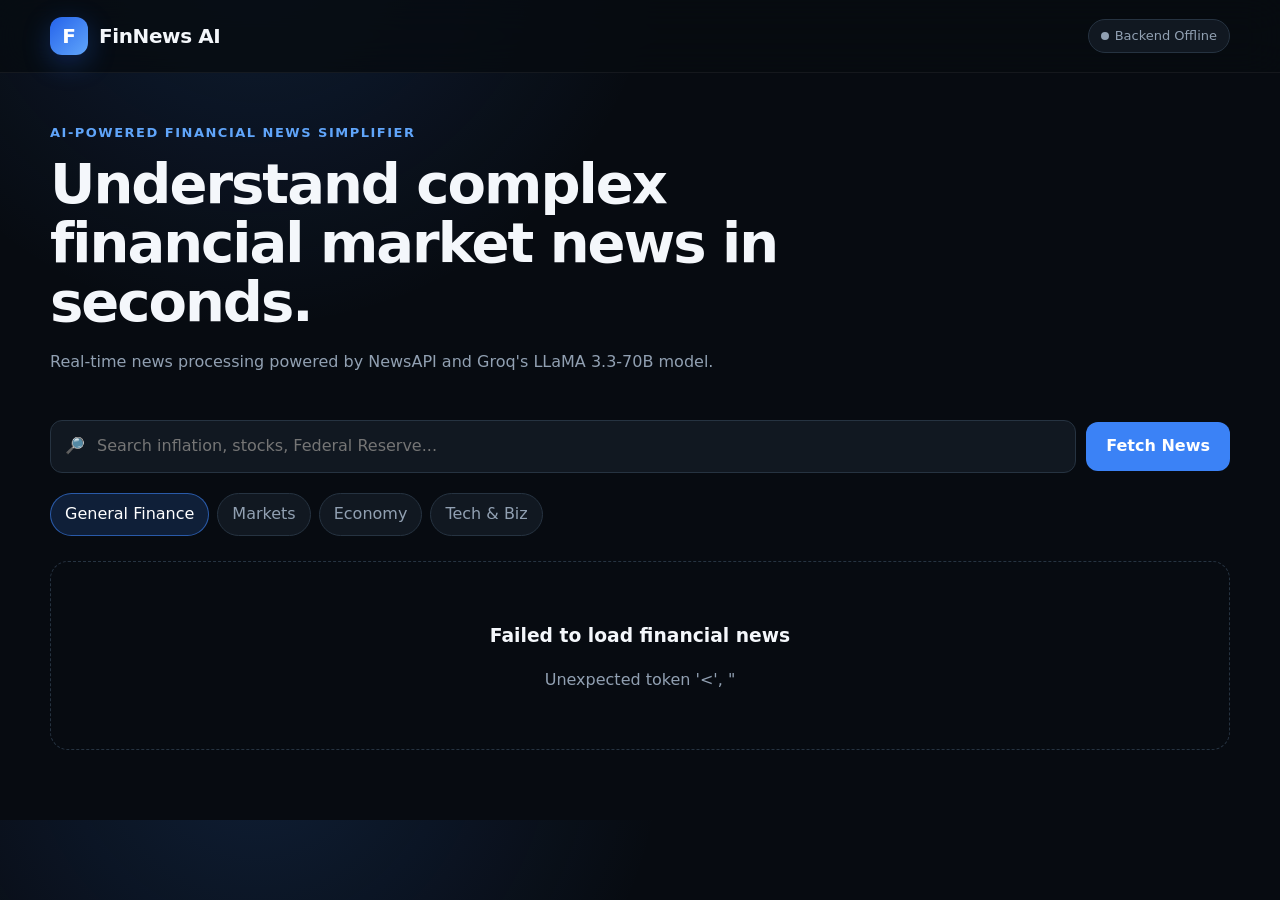
==== commit bbc2adad: "Refactor index.html for improved structure and styling Updated various styles, improved accessibilit" ====
--- a/public/index.html
+++ b/public/index.html
@@ -4,8 +4,7 @@
   <meta charset="UTF-8" />
   <meta name="viewport" content="width=device-width, initial-scale=1.0" />
   <meta name="description" content="FinNews AI - AI-powered financial news simplification dashboard" />
-  <title>FinNews AI</title>
-
+  <title>FinNews AI </title>
   <style>
     :root {
       --bg: #070b11;
@@ -15,6 +14,7 @@
       --text: #f4f7fb;
       --muted: #91a0b2;
       --accent: #3b82f6;
+      --accent-hover: #2563eb;
       --accent-2: #60a5fa;
       --success: #22c55e;
       --danger: #ef4444;
@@ -26,20 +26,14 @@
 
     body {
       margin: 0;
-      background:
-        radial-gradient(circle at 20% -10%, rgba(59,130,246,.16), transparent 30%),
-        var(--bg);
+      background: radial-gradient(circle at 20% -10%, rgba(59,130,246,.16), transparent 30%), var(--bg);
       color: var(--text);
       font-family: Inter, system-ui, -apple-system, BlinkMacSystemFont, "Segoe UI", sans-serif;
       line-height: 1.55;
     }
 
-    button, input, select { font: inherit; }
-
-    button {
-      cursor: pointer;
-      border: 0;
-    }
+    button, input { font: inherit; }
+    button { cursor: pointer; border: 0; }
 
     .container {
       width: min(1180px, calc(100% - 32px));
@@ -83,28 +77,31 @@
       box-shadow: 0 8px 28px rgba(37,99,235,.32);
     }
 
-    .nav-actions {
-      display: flex;
-      gap: 9px;
-    }
-
-    .icon-btn, .secondary-btn {
-      color: var(--text);
+    .status-badge {
+      font-size: 13px;
+      padding: 6px 12px;
+      border-radius: 999px;
       background: var(--panel);
       border: 1px solid var(--border);
-      border-radius: 11px;
-      padding: 9px 13px;
-    }
-
-    .icon-btn:hover, .secondary-btn:hover {
-      border-color: #3a4a5b;
-      background: var(--panel-2);
-    }
-
-    main { padding: 42px 0 70px; }
+      color: var(--muted);
+      display: flex;
+      align-items: center;
+      gap: 6px;
+    }
+
+    .dot {
+      width: 8px;
+      height: 8px;
+      border-radius: 50%;
+      background: var(--muted);
+    }
+
+    .dot.online { background: var(--success); }
+
+    main { padding: 30px 0 70px; }
 
     .hero {
-      padding: 42px 0 26px;
+      padding: 20px 0 26px;
       display: grid;
       grid-template-columns: 1.35fr .65fr;
       gap: 30px;
@@ -120,49 +117,23 @@
     }
 
     h1 {
-      font-size: clamp(38px, 6vw, 68px);
-      line-height: .98;
-      letter-spacing: -3px;
+      font-size: clamp(34px, 5vw, 56px);
+      line-height: 1.05;
+      letter-spacing: -2px;
       margin: 12px 0 18px;
-      max-width: 760px;
     }
 
     .hero p {
       color: var(--muted);
-      max-width: 680px;
-      font-size: 17px;
+      font-size: 16px;
       margin: 0;
-    }
-
-    .stats {
-      display: grid;
-      grid-template-columns: repeat(2, 1fr);
-      gap: 12px;
-    }
-
-    .stat {
-      padding: 18px;
-      border: 1px solid var(--border);
-      background: rgba(17,24,33,.8);
-      border-radius: 16px;
-    }
-
-    .stat strong {
-      display: block;
-      font-size: 25px;
-      margin-bottom: 2px;
-    }
-
-    .stat span {
-      color: var(--muted);
-      font-size: 13px;
     }
 
     .toolbar {
       display: flex;
       gap: 10px;
       align-items: center;
-      margin: 12px 0 20px;
+      margin: 20px 0;
       flex-wrap: wrap;
     }
 
@@ -189,29 +160,19 @@
     .primary-btn {
       background: var(--accent);
       color: white;
-      padding: 12px 17px;
+      padding: 12px 20px;
       border-radius: 12px;
-      font-weight: 750;
-      transition: transform .15s, background .15s;
-    }
-
-    .primary-btn:hover {
-      background: #2563eb;
-      transform: translateY(-1px);
-    }
-
-    .primary-btn:disabled {
-      opacity: .6;
-      cursor: not-allowed;
-      transform: none;
-    }
+      font-weight: 700;
+      transition: background .15s;
+    }
+
+    .primary-btn:hover { background: var(--accent-hover); }
 
     .filters {
       display: flex;
       gap: 8px;
       overflow-x: auto;
       padding-bottom: 5px;
-      scrollbar-width: thin;
     }
 
     .filter {
@@ -219,7 +180,7 @@
       color: var(--muted);
       background: var(--panel);
       border: 1px solid var(--border);
-      padding: 9px 13px;
+      padding: 8px 14px;
       border-radius: 999px;
     }
 
@@ -229,43 +190,20 @@
       border-color: rgba(59,130,246,.6);
     }
 
-    .section-head {
-      display: flex;
-      align-items: center;
-      justify-content: space-between;
-      gap: 12px;
-      margin: 30px 0 15px;
-    }
-
-    .section-head h2 {
-      margin: 0;
-      font-size: 25px;
-      letter-spacing: -.7px;
-    }
-
-    .status {
-      color: var(--muted);
-      font-size: 13px;
-    }
-
-    .status.ok { color: var(--success); }
-    .status.error { color: #fca5a5; }
-
     .news-grid {
       display: grid;
       grid-template-columns: repeat(3, minmax(0,1fr));
-      gap: 17px;
+      gap: 18px;
+      margin-top: 20px;
     }
 
     .card {
+      display: flex;
+      flex-direction: column;
+      background: linear-gradient(180deg, rgba(23,33,44,.94), rgba(17,24,33,.94));
+      border: 1px solid var(--border);
+      border-radius: var(--radius);
       overflow: hidden;
-      display: flex;
-      flex-direction: column;
-      min-height: 100%;
-      background: linear-gradient(180deg, rgba(23,33,44,.94), rgba(17,24,33,.94));
-      border: 1px solid var(--border);
-      border-radius: var(--radius);
-      box-shadow: var(--shadow);
     }
 
     .card-image {
@@ -276,7 +214,7 @@
     }
 
     .card-body {
-      padding: 17px;
+      padding: 18px;
       display: flex;
       flex-direction: column;
       flex: 1;
@@ -284,23 +222,18 @@
 
     .meta {
       display: flex;
-      gap: 9px;
-      align-items: center;
+      gap: 8px;
       color: var(--muted);
       font-size: 12px;
-      margin-bottom: 9px;
-    }
-
-    .source {
-      color: var(--accent-2);
-      font-weight: 700;
-    }
+      margin-bottom: 8px;
+    }
+
+    .source { color: var(--accent-2); font-weight: 700; }
 
     .card h3 {
-      font-size: 18px;
-      line-height: 1.25;
-      margin: 0 0 9px;
-      letter-spacing: -.35px;
+      font-size: 17px;
+      line-height: 1.3;
+      margin: 0 0 10px;
     }
 
     .card p {
@@ -313,16 +246,14 @@
       margin-top: auto;
       display: flex;
       gap: 8px;
-      flex-wrap: wrap;
     }
 
     .ai-btn {
       flex: 1;
-      min-width: 130px;
       padding: 10px 12px;
       border-radius: 10px;
       color: white;
-      background: #1d4ed8;
+      background: var(--accent);
       font-weight: 700;
     }
 
@@ -334,170 +265,93 @@
       border: 1px solid var(--border);
       text-decoration: none;
       text-align: center;
-    }
-
-    .empty {
-      grid-column: 1/-1;
-      text-align: center;
-      padding: 60px 20px;
-      border: 1px dashed var(--border);
+      font-size: 13px;
+    }
+
+    .skeleton {
+      height: 340px;
       border-radius: var(--radius);
-      color: var(--muted);
-    }
-
-    .skeleton {
-      height: 350px;
-      border-radius: var(--radius);
-      border: 1px solid var(--border);
       background: linear-gradient(90deg, #101720, #1a2530, #101720);
-      background-size: 220% 100%;
+      background-size: 200% 100%;
       animation: shimmer 1.3s infinite;
     }
 
     @keyframes shimmer {
       0% { background-position: 200% 0; }
-      100% { background-position: -20% 0; }
-    }
-
-    footer {
-      border-top: 1px solid rgba(255,255,255,.06);
-      padding: 24px 0 40px;
-      color: var(--muted);
-      font-size: 12px;
-    }
-
+      100% { background-position: -200% 0; }
+    }
+
+    /* AI Modal */
     .modal-backdrop {
       position: fixed;
       inset: 0;
-      background: rgba(0,0,0,.72);
-      backdrop-filter: blur(7px);
+      background: rgba(0,0,0,.75);
+      backdrop-filter: blur(8px);
       z-index: 50;
       display: none;
       padding: 20px;
-      overflow-y: auto;
     }
 
     .modal-backdrop.show { display: grid; place-items: center; }
 
     .modal {
       width: min(760px, 100%);
-      max-height: 90vh;
+      max-height: 85vh;
       overflow-y: auto;
       background: #101720;
       border: 1px solid var(--border);
       border-radius: 20px;
-      box-shadow: 0 30px 100px rgba(0,0,0,.55);
-      padding: 25px;
+      padding: 26px;
     }
 
     .modal-head {
       display: flex;
       justify-content: space-between;
+      align-items: flex-start;
       gap: 15px;
-      align-items: start;
-    }
-
-    .modal-head h2 {
-      margin: 0;
-      line-height: 1.2;
     }
 
     .close {
-      width: 38px;
-      height: 38px;
-      border-radius: 10px;
       background: var(--panel-2);
       color: white;
+      width: 36px;
+      height: 36px;
+      border-radius: 10px;
       font-size: 20px;
     }
 
-    .ai-content {
-      margin-top: 20px;
-    }
-
     .ai-block {
-      padding: 15px;
+      padding: 16px;
       background: #0c131b;
       border: 1px solid var(--border);
       border-radius: 14px;
-      margin: 11px 0;
+      margin: 12px 0;
     }
 
     .ai-block h4 {
-      margin: 0 0 7px;
+      margin: 0 0 8px;
       color: var(--accent-2);
-      font-size: 14px;
-    }
-
-    .ai-block p, .ai-block li {
-      color: #d7e0ea;
-      font-size: 14px;
     }
 
     .term {
       display: inline-block;
-      padding: 7px 10px;
+      padding: 6px 10px;
       border: 1px solid var(--border);
       background: var(--panel);
-      border-radius: 9px;
+      border-radius: 8px;
       margin: 4px;
-      color: #dbeafe;
       font-size: 13px;
-    }
-
-    .settings-row {
-      display: grid;
-      grid-template-columns: 1fr;
-      gap: 7px;
-      margin: 16px 0;
-    }
-
-    .settings-row label {
-      color: #cbd5e1;
-      font-size: 13px;
-      font-weight: 700;
-    }
-
-    .settings-row input {
-      padding: 12px;
-      border-radius: 10px;
-      border: 1px solid var(--border);
-      background: #0b1118;
-      color: white;
-      outline: none;
-    }
-
-    .notice {
-      padding: 12px;
-      border-radius: 11px;
-      background: rgba(245,158,11,.1);
-      border: 1px solid rgba(245,158,11,.25);
-      color: #fcd34d;
-      font-size: 12px;
-      margin: 14px 0;
     }
 
     @media (max-width: 900px) {
       .hero { grid-template-columns: 1fr; }
-      .news-grid { grid-template-columns: repeat(2, minmax(0,1fr)); }
-    }
-
-    @media (max-width: 620px) {
-      .container { width: min(100% - 22px, 1180px); }
-      main { padding-top: 20px; }
-      .nav { min-height: 62px; }
-      .brand { font-size: 17px; }
-      .hero { padding-top: 30px; }
-      h1 { letter-spacing: -2px; }
+      .news-grid { grid-template-columns: repeat(2, 1fr); }
+    }
+    @media (max-width: 600px) {
       .news-grid { grid-template-columns: 1fr; }
-      .stats { grid-template-columns: 1fr 1fr; }
-      .toolbar { align-items: stretch; }
-      .search { flex-basis: 100%; }
-      .primary-btn { flex: 1; }
     }
   </style>
 </head>
-
 <body>
   <header>
     <div class="container nav">
@@ -505,9 +359,9 @@
         <div class="brand-mark">F</div>
         <span>FinNews AI</span>
       </div>
-      <div class="nav-actions">
-        <button class="secondary-btn" id="settingsBtn">⚙ API Settings</button>
-        <button class="secondary-btn" id="refreshBtn">↻ Refresh</button>
+      <div class="status-badge">
+        <div class="dot" id="statusDot"></div>
+        <span id="statusText">Checking Backend...</span>
       </div>
     </div>
   </header>
@@ -515,23 +369,9 @@
   <main class="container">
     <section class="hero">
       <div>
-        <div class="eyebrow">AI Financial News Simplifier</div>
-        <h1>Understand financial news in minutes.</h1>
-        <p>
-          Fetch current business and market news, then simplify complex articles
-          into clear, beginner-friendly explanations using AI.
-        </p>
-      </div>
-
-      <div class="stats">
-        <div class="stat">
-          <strong id="articleCount">0</strong>
-          <span>Articles loaded</span>
-        </div>
-        <div class="stat">
-          <strong id="modeLabel">Demo</strong>
-          <span>Data mode</span>
-        </div>
+        <div class="eyebrow">AI-Powered Financial News Simplifier</div>
+        <h1>Understand complex financial market news in seconds.</h1>
+        <p>Real-time news processing powered by NewsAPI and Groq's LLaMA 3.3-70B model.</p>
       </div>
     </section>
 
@@ -539,195 +379,53 @@
       <div class="toolbar">
         <div class="search">
           🔎
-          <input id="searchInput" type="search"
-                 placeholder="Search finance, stocks, inflation, companies..." />
-        </div>
-        <button class="primary-btn" id="searchBtn">Search News</button>
-        <button class="secondary-btn" id="latestBtn">Latest</button>
+          <input id="searchInput" type="search" placeholder="Search inflation, stocks, Federal Reserve..." />
+        </div>
+        <button class="primary-btn" id="searchBtn">Fetch News</button>
       </div>
 
       <div class="filters" id="filters">
-        <button class="filter active" data-query="finance">Finance</button>
+        <button class="filter active" data-query="finance">General Finance</button>
         <button class="filter" data-query="stock market">Markets</button>
-        <button class="filter" data-query="economy inflation">Economy</button>
-        <button class="filter" data-query="business companies">Business</button>
-        <button class="filter" data-query="technology">Technology</button>
-        <button class="filter" data-query="India finance">India</button>
-        <button class="filter" data-query="global economy">Global</button>
+        <button class="filter" data-query="inflation interest rates">Economy</button>
+        <button class="filter" data-query="technology business">Tech & Biz</button>
       </div>
     </section>
 
-    <div class="section-head">
-      <h2>Latest Financial News</h2>
-      <div class="status" id="status">Ready</div>
-    </div>
-
     <section class="news-grid" id="newsGrid"></section>
   </main>
 
-  <footer>
-    <div class="container">
-      FinNews AI provides AI-generated summaries for educational and informational
-      purposes only. It is not financial, investment, or trading advice.
-      Always verify important information using the original source.
-    </div>
-  </footer>
-
-  <!-- AI SUMMARY MODAL -->
+  <!-- AI Summary Modal -->
   <div class="modal-backdrop" id="summaryModal">
     <div class="modal">
       <div class="modal-head">
         <div>
           <div class="eyebrow">AI Simplification</div>
-          <h2 id="summaryTitle">Analyzing article...</h2>
-        </div>
-        <button class="close" id="closeSummary">×</button>
+          <h2 id="summaryTitle" style="margin: 4px 0 0;">Analyzing...</h2>
+        </div>
+        <button class="close" id="closeModal">×</button>
       </div>
-      <div class="ai-content" id="aiContent">
-        <div class="empty">Analyzing article with AI...</div>
-      </div>
+      <div id="aiContent" style="margin-top:20px;"></div>
     </div>
   </div>
 
-  <!-- API SETTINGS MODAL -->
-  <div class="modal-backdrop" id="settingsModal">
-    <div class="modal">
-      <div class="modal-head">
-        <div>
-          <div class="eyebrow">Configuration</div>
-          <h2>API Settings</h2>
-        </div>
-        <button class="close" id="closeSettings">×</button>
-      </div>
-
-      <div class="notice">
-        For this single-file HTML version, keys are stored in your browser's
-        localStorage. This is convenient for a college/demo project but is NOT
-        suitable for a public production deployment. For production, put API
-        calls behind a backend/proxy so secrets are never exposed to users.
-      </div>
-
-      <div class="settings-row">
-        <label for="newsApiKey">NewsAPI key</label>
-        <input id="newsApiKey" type="password" placeholder="Paste your NewsAPI key" />
-      </div>
-
-      <div class="settings-row">
-        <label for="groqApiKey">Groq API key (optional, for AI summaries)</label>
-        <input id="groqApiKey" type="password" placeholder="Paste your Groq API key" />
-      </div>
-
-      <div class="card-actions">
-        <button class="primary-btn" id="saveSettings">Save Settings</button>
-        <button class="secondary-btn" id="clearSettings">Clear Keys</button>
-      </div>
-    </div>
-  </div>
-
   <script>
-    /*
-      ============================================================
-      FINNEWS AI - SINGLE FILE VERSION
-      ============================================================
-
-      APIs:
-      - NewsAPI: https://newsapi.org/v2/everything
-      - Groq:    https://api.groq.com/openai/v1/chat/completions
-
-      IMPORTANT:
-      Direct browser API calls expose the keys to the user/browser.
-      This version is intended for learning/demo use.
-      Use a backend proxy for production.
-    */
-
-    const CONFIG = {
-      NEWS_API_URL: "https://newsapi.org/v2/everything",
-      GROQ_API_URL: "https://api.groq.com/openai/v1/chat/completions",
-      GROQ_MODEL: "llama-3.3-70b-versatile",
-      DEFAULT_QUERY: "finance",
-      PAGE_SIZE: 12,
-      CACHE_TTL_MS: 10 * 60 * 1000
-    };
-
-    const demoArticles = [
-      {
-        title: "Markets watch inflation and interest-rate developments",
-        description: "Investors are monitoring inflation data and central-bank decisions for signals about borrowing costs and economic growth.",
-        content: "Financial markets often react to changes in inflation and interest rates. Higher interest rates can increase borrowing costs, while lower rates can encourage borrowing and investment. Investors also watch employment, economic growth and corporate earnings.",
-        url: "https://news.google.com/",
-        urlToImage: "",
-        publishedAt: new Date().toISOString(),
-        source: { name: "FinNews Demo" }
-      },
-      {
-        title: "Companies focus on earnings and business growth",
-        description: "Corporate earnings reports provide information about revenue, costs, profits and future business expectations.",
-        content: "Earnings reports help readers understand how a company performed during a period. Revenue is the money generated by a company, while profit is what remains after expenses. Investors often compare results with previous periods and expectations.",
-        url: "https://news.google.com/",
-        urlToImage: "",
-        publishedAt: new Date().toISOString(),
-        source: { name: "FinNews Demo" }
-      },
-      {
-        title: "Economic activity remains a key market focus",
-        description: "Economic indicators can influence markets because they provide information about growth, consumer activity and business conditions.",
-        content: "Economic indicators such as GDP growth, inflation, unemployment and consumer spending help describe the condition of an economy. Financial markets can react when new data differs significantly from expectations.",
-        url: "https://news.google.com/",
-        urlToImage: "",
-        publishedAt: new Date().toISOString(),
-        source: { name: "FinNews Demo" }
+    const API_BASE = ""; // Relative URL pointing to same FastAPI host
+    let currentArticles = [];
+
+    const $ = (id) => document.getElementById(id);
+
+    async function checkHealth() {
+      try {
+        const res = await fetch(`${API_BASE}/health`);
+        const data = await res.json();
+        if (data.status === "healthy") {
+          $("statusDot").classList.add("online");
+          $("statusText").textContent = "Backend Connected";
+        }
+      } catch (err) {
+        $("statusText").textContent = "Backend Offline";
       }
-    ];
-
-    let articles = [];
-    let activeQuery = CONFIG.DEFAULT_QUERY;
-    let searchTimer = null;
-
-    const $ = (id) => document.getElementById(id);
-
-    function getKeys() {
-      return {
-        news: localStorage.getItem("finnews_news_api_key") || "",
-        groq: localStorage.getItem("finnews_groq_api_key") || ""
-      };
-    }
-
-    function setStatus(message, type = "") {
-      $("status").textContent = message;
-      $("status").className = "status " + type;
-    }
-
-    function escapeHtml(value = "") {
-      return String(value)
-        .replaceAll("&", "&amp;")
-        .replaceAll("<", "&lt;")
-        .replaceAll(">", "&gt;")
-        .replaceAll('"', "&quot;")
-        .replaceAll("'", "&#039;");
-    }
-
-    function truncate(text, max = 700) {
-      if (!text) return "";
-      return text.length > max ? text.slice(0, max) + "..." : text;
-    }
-
-    function formatDate(dateString) {
-      if (!dateString) return "Unknown date";
-      const date = new Date(dateString);
-      if (Number.isNaN(date.getTime())) return "Unknown date";
-      return date.toLocaleString([], {
-        day: "2-digit",
-        month: "short",
-        year: "numeric",
-        hour: "2-digit",
-        minute: "2-digit"
-      });
-    }
-
-    function imageForArticle(article) {
-      if (article.urlToImage) return article.urlToImage;
-      const title = encodeURIComponent((article.title || "Financial News").slice(0, 45));
-      return `https://placehold.co/800x450/111821/93c5fd?text=${title}`;
     }
 
     function renderSkeletons() {
@@ -736,407 +434,128 @@
         .join("");
     }
 
-    function renderArticles(list = articles) {
-      $("articleCount").textContent = list.length;
-
-      if (!list.length) {
+    async function fetchNews(query = "finance") {
+      renderSkeletons();
+      try {
+        const res = await fetch(`${API_BASE}/api/news?query=${encodeURIComponent(query)}`);
+        const data = await res.json();
+        
+        if (!res.ok) throw new Error(data.detail || "Error loading news");
+
+        currentArticles = data.articles;
+        renderArticles(currentArticles);
+      } catch (err) {
         $("newsGrid").innerHTML = `
-          <div class="empty">
-            <h3>No financial news found</h3>
-            <p>Try another search term or category.</p>
+          <div style="grid-column: 1/-1; text-align:center; padding: 40px; border:1px dashed var(--border); border-radius:18px;">
+            <h3>Failed to load financial news</h3>
+            <p style="color:var(--muted);">${err.message}</p>
           </div>`;
+      }
+    }
+
+    function renderArticles(articles) {
+      if (!articles.length) {
+        $("newsGrid").innerHTML = `<div style="grid-column: 1/-1; text-align:center;">No news articles found.</div>`;
         return;
       }
 
-      $("newsGrid").innerHTML = list.map((article, index) => `
+      $("newsGrid").innerHTML = articles.map((art, idx) => `
         <article class="card">
-          <img
-            class="card-image"
-            src="${escapeHtml(imageForArticle(article))}"
-            alt=""
-            loading="lazy"
-            onerror="this.src='https://placehold.co/800x450/111821/93c5fd?text=FinNews+AI'"
-          />
-
+          <img class="card-image" src="${art.urlToImage || 'https://placehold.co/800x450/111821/60a5fa?text=FinNews+AI'}" alt="" onerror="this.src='https://placehold.co/800x450/111821/60a5fa?text=FinNews+AI'" />
           <div class="card-body">
             <div class="meta">
-              <span class="source">${escapeHtml(article.source?.name || "Unknown source")}</span>
+              <span class="source">${art.source.name}</span>
               <span>•</span>
-              <span>${escapeHtml(formatDate(article.publishedAt))}</span>
+              <span>${new Date(art.publishedAt).toLocaleDateString()}</span>
             </div>
-
-            <h3>${escapeHtml(article.title || "Untitled article")}</h3>
-
-            <p>${escapeHtml(truncate(article.description || article.content || "No description available.", 180))}</p>
-
+            <h3>${art.title}</h3>
+            <p>${(art.description || '').slice(0, 120)}...</p>
             <div class="card-actions">
-              <button class="ai-btn" data-ai-index="${index}">✨ Simplify with AI</button>
-              <a class="article-btn"
-                 href="${escapeHtml(article.url || "#")}"
-                 target="_blank"
-                 rel="noopener noreferrer">Read Original</a>
+              <button class="ai-btn" onclick="simplifyArticle(${idx})">✨ Fetch & Simplify</button>
+              <a class="article-btn" href="${art.url}" target="_blank">Read Original</a>
             </div>
           </div>
         </article>
       `).join("");
-
-      document.querySelectorAll("[data-ai-index]").forEach(btn => {
-        btn.addEventListener("click", () => {
-          const index = Number(btn.dataset.aiIndex);
-          openSummary(articles[index]);
+    }
+
+    async function simplifyArticle(index) {
+      const art = currentArticles[index];
+      $("summaryModal").classList.add("show");
+      $("summaryTitle").textContent = art.title;
+      $("aiContent").innerHTML = `<p style="color:var(--muted);">Analyzing article with Groq LLaMA 3.3-70B...</p>`;
+
+      try {
+        const res = await fetch(`${API_BASE}/api/simplify`, {
+          method: "POST",
+          headers: { "Content-Type": "application/json" },
+          body: JSON.stringify({
+            title: art.title,
+            description: art.description,
+            content: art.content,
+            source_name: art.source.name
+          })
         });
-      });
-    }
-
-    function cacheKey(article) {
-      return "finnews_summary_" + btoa(unescape(encodeURIComponent(article.url || article.title || ""))).slice(0, 100);
-    }
-
-    function getCachedSummary(article) {
-      try {
-        const raw = localStorage.getItem(cacheKey(article));
-        if (!raw) return null;
-        const item = JSON.parse(raw);
-        if (Date.now() - item.time > CONFIG.CACHE_TTL_MS) {
-          localStorage.removeItem(cacheKey(article));
-          return null;
-        }
-        return item.data;
-      } catch {
-        return null;
+
+        const result = await res.json();
+        if (!res.ok) throw new Error(result.detail || "AI processing failed");
+
+        renderAISummary(result.data);
+      } catch (err) {
+        $("aiContent").innerHTML = `<div class="ai-block"><h4>Error</h4><p>${err.message}</p></div>`;
       }
     }
 
-    function setCachedSummary(article, data) {
-      try {
-        localStorage.setItem(cacheKey(article), JSON.stringify({
-          time: Date.now(),
-          data
-        }));
-      } catch {
-        // Storage can fail in private browsing or when quota is reached.
-      }
-    }
-
-    function demoSummary(article) {
-      return {
-        summary: truncate(article.description || article.content, 360),
-        what_happened: "This demo article discusses a financial or economic development and the factors readers should watch.",
-        why_it_matters: "Financial news can affect business expectations, borrowing costs, consumer activity and market sentiment.",
-        key_terms: [
-          { term: "Inflation", meaning: "A general increase in prices over time." },
-          { term: "Interest rate", meaning: "The cost of borrowing money or the return earned on lending." },
-          { term: "Market sentiment", meaning: "The overall attitude investors have toward a market or asset." }
-        ],
-        key_takeaways: [
-          "Check the original article for exact figures and context.",
-          "Market reactions can change as new information becomes available.",
-          "This summary is educational and is not investment advice."
-        ],
-        beginner_explanation: "In simple terms, the article describes an economic or business event and explains why people who follow financial markets may pay attention to it."
-      };
-    }
-
-    function normalizeAIText(text) {
-      let cleaned = (text || "").trim();
-
-      cleaned = cleaned.replace(/^```json\s*/i, "").replace(/^```\s*/i, "").replace(/```$/i, "").trim();
-
-      try {
-        return JSON.parse(cleaned);
-      } catch {
-        return {
-          summary: cleaned,
-          what_happened: "",
-          why_it_matters: "",
-          key_terms: [],
-          key_takeaways: [],
-          beginner_explanation: ""
-        };
-      }
-    }
-
-    async function summarizeWithGroq(article) {
-      const keys = getKeys();
-
-      if (!keys.groq) {
-        return demoSummary(article);
-      }
-
-      const articleText = truncate(
-        [
-          article.title,
-          article.description,
-          article.content
-        ].filter(Boolean).join("\\n\\n"),
-        6500
-      );
-
-      const systemPrompt = `
-You are FinNews AI, a financial news simplification assistant.
-
-Your job is to explain the supplied news article clearly and accurately.
-
-Rules:
-- Use only information present in the article.
-- Never invent facts, statistics, quotes or causes.
-- Preserve important numbers and names exactly when they are provided.
-- Explain financial terminology in simple language.
-- Do not give personalized investment advice.
-- Do not tell the reader to buy, sell or hold any asset.
-- Do not predict a stock price or market outcome.
-- If the article does not provide enough information, say so.
-- Keep the response concise.
-- Return ONLY valid JSON.
-
-Required JSON:
-{
-  "summary": "2-4 sentence summary",
-  "what_happened": "plain-language explanation",
-  "why_it_matters": "why the event may matter according to the article",
-  "key_terms": [
-    {"term": "term", "meaning": "simple meaning"}
-  ],
-  "key_takeaways": ["takeaway 1", "takeaway 2", "takeaway 3"],
-  "beginner_explanation": "very simple explanation for a student or beginner"
-}
-      `.trim();
-
-      const response = await fetch(CONFIG.GROQ_API_URL, {
-        method: "POST",
-        headers: {
-          "Content-Type": "application/json",
-          "Authorization": `Bearer ${keys.groq}`
-        },
-        body: JSON.stringify({
-          model: CONFIG.GROQ_MODEL,
-          temperature: 0.2,
-          max_tokens: 900,
-          messages: [
-            { role: "system", content: systemPrompt },
-            { role: "user", content: articleText }
-          ]
-        })
-      });
-
-      if (!response.ok) {
-        const errorText = await response.text();
-        throw new Error(`Groq error ${response.status}: ${errorText.slice(0, 180)}`);
-      }
-
-      const data = await response.json();
-      const text = data?.choices?.[0]?.message?.content || "";
-      return normalizeAIText(text);
-    }
-
-    async function openSummary(article) {
-      $("summaryModal").classList.add("show");
-      $("summaryTitle").textContent = article.title || "Financial News";
-      $("aiContent").innerHTML = `<div class="empty">✨ Analyzing article with AI...</div>`;
-
-      const cached = getCachedSummary(article);
-
-      try {
-        const summary = cached || await summarizeWithGroq(article);
-        if (!cached) setCachedSummary(article, summary);
-        renderSummary(summary);
-      } catch (error) {
-        console.error(error);
-        $("aiContent").innerHTML = `
-          <div class="ai-block">
-            <h4>AI summarization unavailable</h4>
-            <p>${escapeHtml(error.message || "Please try again later.")}</p>
-          </div>
-          <div class="notice">
-            You can still read the original article using the button on the news card.
-          </div>`;
-      }
-    }
-
-    function renderSummary(data) {
-      const terms = Array.isArray(data.key_terms)
-        ? data.key_terms.map(item => `
-            <span class="term">
-              <strong>${escapeHtml(item.term || "")}</strong> — ${escapeHtml(item.meaning || "")}
-            </span>
-          `).join("")
-        : "";
-
-      const takeaways = Array.isArray(data.key_takeaways)
-        ? `<ul>${data.key_takeaways.map(x => `<li>${escapeHtml(x)}</li>`).join("")}</ul>`
-        : "";
+    function renderAISummary(data) {
+      const termsHtml = data.key_terms.map(t => `<span class="term"><strong>${t.term}:</strong> ${t.meaning}</span>`).join("");
+      const takeawaysHtml = data.key_takeaways.map(pt => `<li>${pt}</li>`).join("");
 
       $("aiContent").innerHTML = `
         <div class="ai-block">
           <h4>Short Summary</h4>
-          <p>${escapeHtml(data.summary || "No summary available.")}</p>
-        </div>
-
+          <p>${data.summary}</p>
+        </div>
         <div class="ai-block">
           <h4>What Happened?</h4>
-          <p>${escapeHtml(data.what_happened || "Not available.")}</p>
-        </div>
-
+          <p>${data.what_happened}</p>
+        </div>
         <div class="ai-block">
           <h4>Why It Matters</h4>
-          <p>${escapeHtml(data.why_it_matters || "Not available.")}</p>
-        </div>
-
+          <p>${data.why_it_matters}</p>
+        </div>
         <div class="ai-block">
-          <h4>Key Financial Terms</h4>
-          ${terms || "<p>No specific terms identified.</p>"}
-        </div>
-
+          <h4>Key Financial Terms Explained</h4>
+          <div>${termsHtml || 'No specific complex terms found.'}</div>
+        </div>
         <div class="ai-block">
           <h4>Key Takeaways</h4>
-          ${takeaways || "<p>No takeaways available.</p>"}
-        </div>
-
+          <ul>${takeawaysHtml}</ul>
+        </div>
         <div class="ai-block">
-          <h4>Beginner Explanation</h4>
-          <p>${escapeHtml(data.beginner_explanation || "Not available.")}</p>
+          <h4>Beginner-Friendly Explanation</h4>
+          <p>${data.beginner_explanation}</p>
         </div>
       `;
     }
 
-    async function fetchNews(query = activeQuery) {
-      activeQuery = query;
-      const keys = getKeys();
-
-      renderSkeletons();
-      setStatus("Fetching news...");
-
-      if (!keys.news) {
-        $("modeLabel").textContent = "Demo";
-        articles = demoArticles;
-        renderArticles();
-        setStatus("Demo mode — add NewsAPI key for live news", "error");
-        return;
-      }
-
-      $("modeLabel").textContent = "Live";
-
-      try {
-        const params = new URLSearchParams({
-          q: query,
-          language: "en",
-          sortBy: "publishedAt",
-          pageSize: String(CONFIG.PAGE_SIZE),
-          page: "1"
-        });
-
-        const response = await fetch(`${CONFIG.NEWS_API_URL}?${params.toString()}`, {
-          headers: {
-            "X-Api-Key": keys.news
-          }
-        });
-
-        const data = await response.json();
-
-        if (!response.ok || data.status !== "ok") {
-          throw new Error(data.message || `NewsAPI request failed (${response.status})`);
-        }
-
-        articles = (data.articles || [])
-          .filter(a => a.title && a.title !== "[Removed]")
-          .filter(a => a.url)
-          .slice(0, CONFIG.PAGE_SIZE);
-
-        renderArticles();
-        setStatus(`${articles.length} articles loaded`, "ok");
-      } catch (error) {
-        console.error(error);
-        articles = [];
-        renderArticles();
-        setStatus("Could not fetch live news", "error");
-        $("newsGrid").innerHTML = `
-          <div class="empty">
-            <h3>NewsAPI connection failed</h3>
-            <p>${escapeHtml(error.message || "Check your API key and internet connection.")}</p>
-            <button class="primary-btn" style="margin-top:12px" id="retryBtn">Try Again</button>
-          </div>`;
-        $("retryBtn").addEventListener("click", () => fetchNews(activeQuery));
-      }
-    }
-
-    function loadSettings() {
-      const keys = getKeys();
-      $("newsApiKey").value = keys.news;
-      $("groqApiKey").value = keys.groq;
-    }
-
-    $("settingsBtn").addEventListener("click", () => {
-      loadSettings();
-      $("settingsModal").classList.add("show");
-    });
-
-    $("closeSettings").addEventListener("click", () => {
-      $("settingsModal").classList.remove("show");
-    });
-
-    $("closeSummary").addEventListener("click", () => {
-      $("summaryModal").classList.remove("show");
-    });
-
-    $("saveSettings").addEventListener("click", () => {
-      localStorage.setItem("finnews_news_api_key", $("newsApiKey").value.trim());
-      localStorage.setItem("finnews_groq_api_key", $("groqApiKey").value.trim());
-      $("settingsModal").classList.remove("show");
-      fetchNews(activeQuery);
-    });
-
-    $("clearSettings").addEventListener("click", () => {
-      localStorage.removeItem("finnews_news_api_key");
-      localStorage.removeItem("finnews_groq_api_key");
-      $("newsApiKey").value = "";
-      $("groqApiKey").value = "";
-      $("settingsModal").classList.remove("show");
-      fetchNews(activeQuery);
-    });
-
-    $("refreshBtn").addEventListener("click", () => fetchNews(activeQuery));
-    $("latestBtn").addEventListener("click", () => fetchNews(activeQuery));
-
-    $("searchBtn").addEventListener("click", () => {
+    // Event Handlers
+    $("closeModal").onclick = () => $("summaryModal").classList.remove("show");
+    $("searchBtn").onclick = () => {
       const q = $("searchInput").value.trim();
       if (q) fetchNews(q);
+    };
+
+    document.querySelectorAll(".filter").forEach(btn => {
+      btn.onclick = () => {
+        document.querySelectorAll(".filter").forEach(b => b.classList.remove("active"));
+        btn.classList.add("active");
+        fetchNews(btn.dataset.query);
+      };
     });
 
-    $("searchInput").addEventListener("keydown", event => {
-      if (event.key === "Enter") {
-        const q = event.target.value.trim();
-        if (q) fetchNews(q);
-      }
-    });
-
-    $("searchInput").addEventListener("input", event => {
-      clearTimeout(searchTimer);
-      const q = event.target.value.trim();
-      if (q.length < 3) return;
-
-      searchTimer = setTimeout(() => {
-        fetchNews(q);
-      }, 700);
-    });
-
-    document.querySelectorAll(".filter").forEach(button => {
-      button.addEventListener("click", () => {
-        document.querySelectorAll(".filter").forEach(b => b.classList.remove("active"));
-        button.classList.add("active");
-        $("searchInput").value = "";
-        fetchNews(button.dataset.query);
-      });
-    });
-
-    // Close modals by clicking outside the modal.
-    document.querySelectorAll(".modal-backdrop").forEach(backdrop => {
-      backdrop.addEventListener("click", event => {
-        if (event.target === backdrop) backdrop.classList.remove("show");
-      });
-    });
-
-    // Initial load. Without an API key this intentionally uses demo data.
-    fetchNews(CONFIG.DEFAULT_QUERY);
+    // Initialize
+    checkHealth();
+    fetchNews();
   </script>
 </body>
 </html>
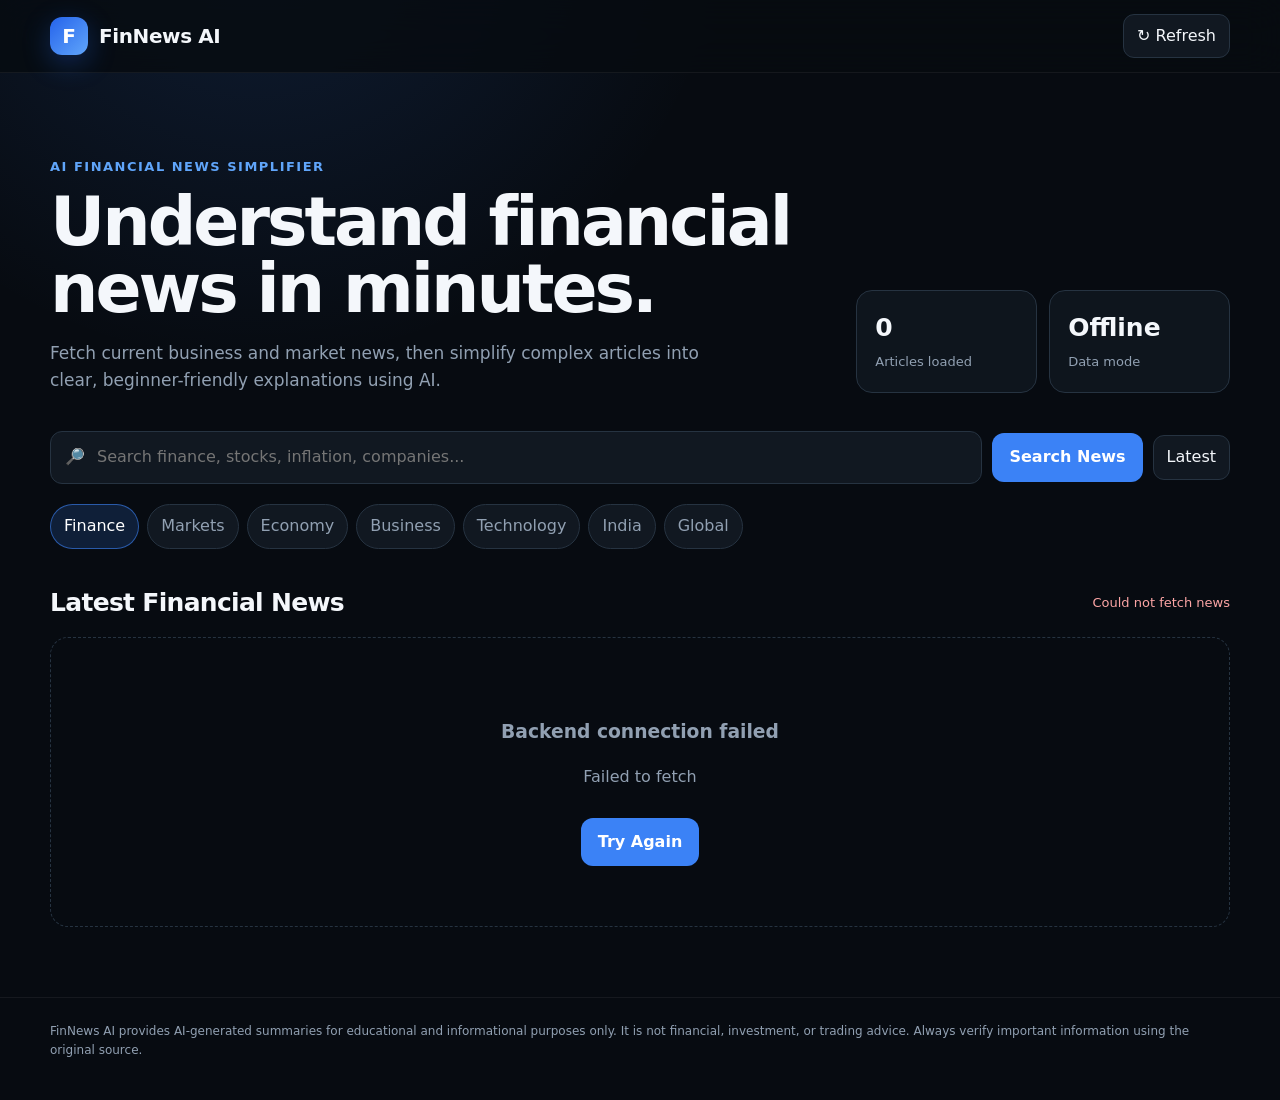
==== commit 851b6c4c: "Update index.html with layout and style improvements Refactor HTML structure and improve styling for" ====
--- a/public/index.html
+++ b/public/index.html
@@ -4,7 +4,8 @@
   <meta charset="UTF-8" />
   <meta name="viewport" content="width=device-width, initial-scale=1.0" />
   <meta name="description" content="FinNews AI - AI-powered financial news simplification dashboard" />
-  <title>FinNews AI </title>
+  <title>FinNews AI</title>
+
   <style>
     :root {
       --bg: #070b11;
@@ -14,7 +15,6 @@
       --text: #f4f7fb;
       --muted: #91a0b2;
       --accent: #3b82f6;
-      --accent-hover: #2563eb;
       --accent-2: #60a5fa;
       --success: #22c55e;
       --danger: #ef4444;
@@ -26,13 +26,16 @@
 
     body {
       margin: 0;
-      background: radial-gradient(circle at 20% -10%, rgba(59,130,246,.16), transparent 30%), var(--bg);
+      background:
+        radial-gradient(circle at 20% -10%, rgba(59,130,246,.16), transparent 30%),
+        var(--bg);
       color: var(--text);
       font-family: Inter, system-ui, -apple-system, BlinkMacSystemFont, "Segoe UI", sans-serif;
       line-height: 1.55;
     }
 
-    button, input { font: inherit; }
+    button, input, select { font: inherit; }
+
     button { cursor: pointer; border: 0; }
 
     .container {
@@ -77,31 +80,28 @@
       box-shadow: 0 8px 28px rgba(37,99,235,.32);
     }
 
-    .status-badge {
-      font-size: 13px;
-      padding: 6px 12px;
-      border-radius: 999px;
+    .nav-actions {
+      display: flex;
+      gap: 9px;
+    }
+
+    .icon-btn, .secondary-btn {
+      color: var(--text);
       background: var(--panel);
       border: 1px solid var(--border);
-      color: var(--muted);
-      display: flex;
-      align-items: center;
-      gap: 6px;
-    }
-
-    .dot {
-      width: 8px;
-      height: 8px;
-      border-radius: 50%;
-      background: var(--muted);
-    }
-
-    .dot.online { background: var(--success); }
-
-    main { padding: 30px 0 70px; }
+      border-radius: 11px;
+      padding: 9px 13px;
+    }
+
+    .icon-btn:hover, .secondary-btn:hover {
+      border-color: #3a4a5b;
+      background: var(--panel-2);
+    }
+
+    main { padding: 42px 0 70px; }
 
     .hero {
-      padding: 20px 0 26px;
+      padding: 42px 0 26px;
       display: grid;
       grid-template-columns: 1.35fr .65fr;
       gap: 30px;
@@ -117,23 +117,46 @@
     }
 
     h1 {
-      font-size: clamp(34px, 5vw, 56px);
-      line-height: 1.05;
-      letter-spacing: -2px;
+      font-size: clamp(38px, 6vw, 68px);
+      line-height: .98;
+      letter-spacing: -3px;
       margin: 12px 0 18px;
+      max-width: 760px;
     }
 
     .hero p {
       color: var(--muted);
-      font-size: 16px;
+      max-width: 680px;
+      font-size: 17px;
       margin: 0;
     }
+
+    .stats {
+      display: grid;
+      grid-template-columns: repeat(2, 1fr);
+      gap: 12px;
+    }
+
+    .stat {
+      padding: 18px;
+      border: 1px solid var(--border);
+      background: rgba(17,24,33,.8);
+      border-radius: 16px;
+    }
+
+    .stat strong {
+      display: block;
+      font-size: 25px;
+      margin-bottom: 2px;
+    }
+
+    .stat span { color: var(--muted); font-size: 13px; }
 
     .toolbar {
       display: flex;
       gap: 10px;
       align-items: center;
-      margin: 20px 0;
+      margin: 12px 0 20px;
       flex-wrap: wrap;
     }
 
@@ -160,19 +183,21 @@
     .primary-btn {
       background: var(--accent);
       color: white;
-      padding: 12px 20px;
+      padding: 12px 17px;
       border-radius: 12px;
-      font-weight: 700;
-      transition: background .15s;
-    }
-
-    .primary-btn:hover { background: var(--accent-hover); }
+      font-weight: 750;
+      transition: transform .15s, background .15s;
+    }
+
+    .primary-btn:hover { background: #2563eb; transform: translateY(-1px); }
+    .primary-btn:disabled { opacity: .6; cursor: not-allowed; transform: none; }
 
     .filters {
       display: flex;
       gap: 8px;
       overflow-x: auto;
       padding-bottom: 5px;
+      scrollbar-width: thin;
     }
 
     .filter {
@@ -180,7 +205,7 @@
       color: var(--muted);
       background: var(--panel);
       border: 1px solid var(--border);
-      padding: 8px 14px;
+      padding: 9px 13px;
       border-radius: 999px;
     }
 
@@ -190,20 +215,39 @@
       border-color: rgba(59,130,246,.6);
     }
 
+    .section-head {
+      display: flex;
+      align-items: center;
+      justify-content: space-between;
+      gap: 12px;
+      margin: 30px 0 15px;
+    }
+
+    .section-head h2 {
+      margin: 0;
+      font-size: 25px;
+      letter-spacing: -.7px;
+    }
+
+    .status { color: var(--muted); font-size: 13px; }
+    .status.ok { color: var(--success); }
+    .status.error { color: #fca5a5; }
+
     .news-grid {
       display: grid;
       grid-template-columns: repeat(3, minmax(0,1fr));
-      gap: 18px;
-      margin-top: 20px;
+      gap: 17px;
     }
 
     .card {
+      overflow: hidden;
       display: flex;
       flex-direction: column;
+      min-height: 100%;
       background: linear-gradient(180deg, rgba(23,33,44,.94), rgba(17,24,33,.94));
       border: 1px solid var(--border);
       border-radius: var(--radius);
-      overflow: hidden;
+      box-shadow: var(--shadow);
     }
 
     .card-image {
@@ -213,47 +257,32 @@
       background: #0e141c;
     }
 
-    .card-body {
-      padding: 18px;
-      display: flex;
-      flex-direction: column;
-      flex: 1;
-    }
+    .card-body { padding: 17px; display: flex; flex-direction: column; flex: 1; }
 
     .meta {
-      display: flex;
-      gap: 8px;
-      color: var(--muted);
-      font-size: 12px;
-      margin-bottom: 8px;
+      display: flex; gap: 9px; align-items: center;
+      color: var(--muted); font-size: 12px; margin-bottom: 9px;
     }
 
     .source { color: var(--accent-2); font-weight: 700; }
 
-    .card h3 {
-      font-size: 17px;
-      line-height: 1.3;
-      margin: 0 0 10px;
-    }
-
-    .card p {
-      color: var(--muted);
-      font-size: 14px;
-      margin: 0 0 16px;
-    }
+    .card h3 { font-size: 18px; line-height: 1.25; margin: 0 0 9px; letter-spacing: -.35px; }
+    .card p { color: var(--muted); font-size: 14px; margin: 0 0 16px; }
 
     .card-actions {
       margin-top: auto;
       display: flex;
       gap: 8px;
+      flex-wrap: wrap;
     }
 
     .ai-btn {
       flex: 1;
+      min-width: 130px;
       padding: 10px 12px;
       border-radius: 10px;
       color: white;
-      background: var(--accent);
+      background: #1d4ed8;
       font-weight: 700;
     }
 
@@ -265,93 +294,127 @@
       border: 1px solid var(--border);
       text-decoration: none;
       text-align: center;
-      font-size: 13px;
+    }
+
+    .empty {
+      grid-column: 1/-1;
+      text-align: center;
+      padding: 60px 20px;
+      border: 1px dashed var(--border);
+      border-radius: var(--radius);
+      color: var(--muted);
     }
 
     .skeleton {
-      height: 340px;
+      height: 350px;
       border-radius: var(--radius);
+      border: 1px solid var(--border);
       background: linear-gradient(90deg, #101720, #1a2530, #101720);
-      background-size: 200% 100%;
+      background-size: 220% 100%;
       animation: shimmer 1.3s infinite;
     }
 
     @keyframes shimmer {
       0% { background-position: 200% 0; }
-      100% { background-position: -200% 0; }
-    }
-
-    /* AI Modal */
+      100% { background-position: -20% 0; }
+    }
+
+    footer {
+      border-top: 1px solid rgba(255,255,255,.06);
+      padding: 24px 0 40px;
+      color: var(--muted);
+      font-size: 12px;
+    }
+
     .modal-backdrop {
-      position: fixed;
-      inset: 0;
-      background: rgba(0,0,0,.75);
-      backdrop-filter: blur(8px);
+      position: fixed; inset: 0;
+      background: rgba(0,0,0,.72);
+      backdrop-filter: blur(7px);
       z-index: 50;
       display: none;
       padding: 20px;
+      overflow-y: auto;
     }
 
     .modal-backdrop.show { display: grid; place-items: center; }
 
     .modal {
       width: min(760px, 100%);
-      max-height: 85vh;
+      max-height: 90vh;
       overflow-y: auto;
       background: #101720;
       border: 1px solid var(--border);
       border-radius: 20px;
-      padding: 26px;
+      box-shadow: 0 30px 100px rgba(0,0,0,.55);
+      padding: 25px;
     }
 
     .modal-head {
-      display: flex;
-      justify-content: space-between;
-      align-items: flex-start;
-      gap: 15px;
-    }
+      display: flex; justify-content: space-between; gap: 15px; align-items: start;
+    }
+
+    .modal-head h2 { margin: 0; line-height: 1.2; }
 
     .close {
-      background: var(--panel-2);
-      color: white;
-      width: 36px;
-      height: 36px;
-      border-radius: 10px;
-      font-size: 20px;
-    }
+      width: 38px; height: 38px; border-radius: 10px;
+      background: var(--panel-2); color: white; font-size: 20px;
+    }
+
+    .ai-content { margin-top: 20px; }
 
     .ai-block {
-      padding: 16px;
+      padding: 15px;
       background: #0c131b;
       border: 1px solid var(--border);
       border-radius: 14px;
-      margin: 12px 0;
-    }
-
-    .ai-block h4 {
-      margin: 0 0 8px;
-      color: var(--accent-2);
-    }
+      margin: 11px 0;
+    }
+
+    .ai-block h4 { margin: 0 0 7px; color: var(--accent-2); font-size: 14px; }
+    .ai-block p, .ai-block li { color: #d7e0ea; font-size: 14px; }
 
     .term {
       display: inline-block;
-      padding: 6px 10px;
+      padding: 7px 10px;
       border: 1px solid var(--border);
       background: var(--panel);
-      border-radius: 8px;
+      border-radius: 9px;
       margin: 4px;
+      color: #dbeafe;
       font-size: 13px;
+    }
+
+    .notice {
+      padding: 12px;
+      border-radius: 11px;
+      background: rgba(245,158,11,.1);
+      border: 1px solid rgba(245,158,11,.25);
+      color: #fcd34d;
+      font-size: 12px;
+      margin: 14px 0;
     }
 
     @media (max-width: 900px) {
       .hero { grid-template-columns: 1fr; }
-      .news-grid { grid-template-columns: repeat(2, 1fr); }
-    }
-    @media (max-width: 600px) {
+      .news-grid { grid-template-columns: repeat(2, minmax(0,1fr)); }
+    }
+
+    @media (max-width: 620px) {
+      .container { width: min(100% - 22px, 1180px); }
+      main { padding-top: 20px; }
+      .nav { min-height: 62px; }
+      .brand { font-size: 17px; }
+      .hero { padding-top: 30px; }
+      h1 { letter-spacing: -2px; }
       .news-grid { grid-template-columns: 1fr; }
+      .stats { grid-template-columns: 1fr 1fr; }
+      .toolbar { align-items: stretch; }
+      .search { flex-basis: 100%; }
+      .primary-btn { flex: 1; }
     }
   </style>
 </head>
+
 <body>
   <header>
     <div class="container nav">
@@ -359,9 +422,9 @@
         <div class="brand-mark">F</div>
         <span>FinNews AI</span>
       </div>
-      <div class="status-badge">
-        <div class="dot" id="statusDot"></div>
-        <span id="statusText">Checking Backend...</span>
+      <div class="nav-actions">
+        <!-- API Settings button removed — keys are on the server -->
+        <button class="secondary-btn" id="refreshBtn">↻ Refresh</button>
       </div>
     </div>
   </header>
@@ -369,9 +432,23 @@
   <main class="container">
     <section class="hero">
       <div>
-        <div class="eyebrow">AI-Powered Financial News Simplifier</div>
-        <h1>Understand complex financial market news in seconds.</h1>
-        <p>Real-time news processing powered by NewsAPI and Groq's LLaMA 3.3-70B model.</p>
+        <div class="eyebrow">AI Financial News Simplifier</div>
+        <h1>Understand financial news in minutes.</h1>
+        <p>
+          Fetch current business and market news, then simplify complex articles
+          into clear, beginner-friendly explanations using AI.
+        </p>
+      </div>
+
+      <div class="stats">
+        <div class="stat">
+          <strong id="articleCount">0</strong>
+          <span>Articles loaded</span>
+        </div>
+        <div class="stat">
+          <strong id="modeLabel">…</strong>
+          <span>Data mode</span>
+        </div>
       </div>
     </section>
 
@@ -379,53 +456,112 @@
       <div class="toolbar">
         <div class="search">
           🔎
-          <input id="searchInput" type="search" placeholder="Search inflation, stocks, Federal Reserve..." />
-        </div>
-        <button class="primary-btn" id="searchBtn">Fetch News</button>
+          <input id="searchInput" type="search"
+                 placeholder="Search finance, stocks, inflation, companies..." />
+        </div>
+        <button class="primary-btn" id="searchBtn">Search News</button>
+        <button class="secondary-btn" id="latestBtn">Latest</button>
       </div>
 
       <div class="filters" id="filters">
-        <button class="filter active" data-query="finance">General Finance</button>
+        <button class="filter active" data-query="finance">Finance</button>
         <button class="filter" data-query="stock market">Markets</button>
-        <button class="filter" data-query="inflation interest rates">Economy</button>
-        <button class="filter" data-query="technology business">Tech & Biz</button>
+        <button class="filter" data-query="economy inflation">Economy</button>
+        <button class="filter" data-query="business companies">Business</button>
+        <button class="filter" data-query="technology">Technology</button>
+        <button class="filter" data-query="India finance">India</button>
+        <button class="filter" data-query="global economy">Global</button>
       </div>
     </section>
 
+    <div class="section-head">
+      <h2>Latest Financial News</h2>
+      <div class="status" id="status">Ready</div>
+    </div>
+
     <section class="news-grid" id="newsGrid"></section>
   </main>
 
-  <!-- AI Summary Modal -->
+  <footer>
+    <div class="container">
+      FinNews AI provides AI-generated summaries for educational and informational
+      purposes only. It is not financial, investment, or trading advice.
+      Always verify important information using the original source.
+    </div>
+  </footer>
+
+  <!-- AI SUMMARY MODAL -->
   <div class="modal-backdrop" id="summaryModal">
     <div class="modal">
       <div class="modal-head">
         <div>
           <div class="eyebrow">AI Simplification</div>
-          <h2 id="summaryTitle" style="margin: 4px 0 0;">Analyzing...</h2>
-        </div>
-        <button class="close" id="closeModal">×</button>
+          <h2 id="summaryTitle">Analyzing article...</h2>
+        </div>
+        <button class="close" id="closeSummary">×</button>
       </div>
-      <div id="aiContent" style="margin-top:20px;"></div>
+      <div class="ai-content" id="aiContent">
+        <div class="empty">Analyzing article with AI...</div>
+      </div>
     </div>
   </div>
 
+  <!-- API SETTINGS MODAL REMOVED -->
+
   <script>
-    const API_BASE = ""; // Relative URL pointing to same FastAPI host
-    let currentArticles = [];
+    /* ============================================================
+       FINNEWS AI - FRONTEND (talks to FastAPI backend)
+       Backend endpoints:
+         GET  /api/news?q=finance&page_size=12
+         POST /api/summarize  { title, description, content, url }
+         GET  /api/health
+       ============================================================ */
+
+    // 👇 Change this if your backend runs elsewhere
+    const API_BASE = "http://localhost:8000";
+
+    let articles = [];
+    let activeQuery = "finance";
+    let searchTimer = null;
 
     const $ = (id) => document.getElementById(id);
 
-    async function checkHealth() {
-      try {
-        const res = await fetch(`${API_BASE}/health`);
-        const data = await res.json();
-        if (data.status === "healthy") {
-          $("statusDot").classList.add("online");
-          $("statusText").textContent = "Backend Connected";
-        }
-      } catch (err) {
-        $("statusText").textContent = "Backend Offline";
-      }
+    function setStatus(message, type = "") {
+      $("status").textContent = message;
+      $("status").className = "status " + type;
+    }
+
+    function escapeHtml(value = "") {
+      return String(value)
+        .replaceAll("&", "&amp;")
+        .replaceAll("<", "&lt;")
+        .replaceAll(">", "&gt;")
+        .replaceAll('"', "&quot;")
+        .replaceAll("'", "&#039;");
+    }
+
+    function truncate(text, max = 700) {
+      if (!text) return "";
+      return text.length > max ? text.slice(0, max) + "..." : text;
+    }
+
+    function formatDate(dateString) {
+      if (!dateString) return "Unknown date";
+      const date = new Date(dateString);
+      if (Number.isNaN(date.getTime())) return "Unknown date";
+      return date.toLocaleString([], {
+        day: "2-digit",
+        month: "short",
+        year: "numeric",
+        hour: "2-digit",
+        minute: "2-digit"
+      });
+    }
+
+    function imageForArticle(article) {
+      if (article.urlToImage) return article.urlToImage;
+      const title = encodeURIComponent((article.title || "Financial News").slice(0, 45));
+      return `https://placehold.co/800x450/111821/93c5fd?text=${title}`;
     }
 
     function renderSkeletons() {
@@ -434,127 +570,289 @@
         .join("");
     }
 
-    async function fetchNews(query = "finance") {
-      renderSkeletons();
-      try {
-        const res = await fetch(`${API_BASE}/api/news?query=${encodeURIComponent(query)}`);
-        const data = await res.json();
-        
-        if (!res.ok) throw new Error(data.detail || "Error loading news");
-
-        currentArticles = data.articles;
-        renderArticles(currentArticles);
-      } catch (err) {
+    function renderArticles(list = articles) {
+      $("articleCount").textContent = list.length;
+
+      if (!list.length) {
         $("newsGrid").innerHTML = `
-          <div style="grid-column: 1/-1; text-align:center; padding: 40px; border:1px dashed var(--border); border-radius:18px;">
-            <h3>Failed to load financial news</h3>
-            <p style="color:var(--muted);">${err.message}</p>
+          <div class="empty">
+            <h3>No financial news found</h3>
+            <p>Try another search term or category.</p>
           </div>`;
-      }
-    }
-
-    function renderArticles(articles) {
-      if (!articles.length) {
-        $("newsGrid").innerHTML = `<div style="grid-column: 1/-1; text-align:center;">No news articles found.</div>`;
         return;
       }
 
-      $("newsGrid").innerHTML = articles.map((art, idx) => `
+      $("newsGrid").innerHTML = list.map((article, index) => `
         <article class="card">
-          <img class="card-image" src="${art.urlToImage || 'https://placehold.co/800x450/111821/60a5fa?text=FinNews+AI'}" alt="" onerror="this.src='https://placehold.co/800x450/111821/60a5fa?text=FinNews+AI'" />
+          <img
+            class="card-image"
+            src="${escapeHtml(imageForArticle(article))}"
+            alt=""
+            loading="lazy"
+            onerror="this.src='https://placehold.co/800x450/111821/93c5fd?text=FinNews+AI'"
+          />
+
           <div class="card-body">
             <div class="meta">
-              <span class="source">${art.source.name}</span>
+              <span class="source">${escapeHtml(article.source?.name || "Unknown source")}</span>
               <span>•</span>
-              <span>${new Date(art.publishedAt).toLocaleDateString()}</span>
+              <span>${escapeHtml(formatDate(article.publishedAt))}</span>
             </div>
-            <h3>${art.title}</h3>
-            <p>${(art.description || '').slice(0, 120)}...</p>
+
+            <h3>${escapeHtml(article.title || "Untitled article")}</h3>
+
+            <p>${escapeHtml(truncate(article.description || article.content || "No description available.", 180))}</p>
+
             <div class="card-actions">
-              <button class="ai-btn" onclick="simplifyArticle(${idx})">✨ Fetch & Simplify</button>
-              <a class="article-btn" href="${art.url}" target="_blank">Read Original</a>
+              <button class="ai-btn" data-ai-index="${index}">✨ Simplify with AI</button>
+              <a class="article-btn"
+                 href="${escapeHtml(article.url || "#")}"
+                 target="_blank"
+                 rel="noopener noreferrer">Read Original</a>
             </div>
           </div>
         </article>
       `).join("");
-    }
-
-    async function simplifyArticle(index) {
-      const art = currentArticles[index];
+
+      document.querySelectorAll("[data-ai-index]").forEach(btn => {
+        btn.addEventListener("click", () => {
+          const index = Number(btn.dataset.aiIndex);
+          openSummary(articles[index]);
+        });
+      });
+    }
+
+    // ---------- Frontend summary cache (per browser) ----------
+    function cacheKey(article) {
+      const raw = article.url || article.title || "";
+      return "finnews_summary_" + btoa(unescape(encodeURIComponent(raw))).slice(0, 100);
+    }
+
+    function getCachedSummary(article) {
+      try {
+        const raw = localStorage.getItem(cacheKey(article));
+        if (!raw) return null;
+        const item = JSON.parse(raw);
+        // 10 min TTL
+        if (Date.now() - item.time > 10 * 60 * 1000) {
+          localStorage.removeItem(cacheKey(article));
+          return null;
+        }
+        return item.data;
+      } catch {
+        return null;
+      }
+    }
+
+    function setCachedSummary(article, data) {
+      try {
+        localStorage.setItem(cacheKey(article), JSON.stringify({
+          time: Date.now(),
+          data
+        }));
+      } catch { /* quota / private mode */ }
+    }
+
+    // ---------- Backend calls ----------
+    async function checkBackendHealth() {
+      try {
+        const res = await fetch(`${API_BASE}/api/health`);
+        if (!res.ok) throw new Error(`HTTP ${res.status}`);
+        const data = await res.json();
+        // Mode is also updated inside fetchNews(), but this gives early feedback
+        if (!data.news_api) {
+          $("modeLabel").textContent = "Demo";
+        }
+      } catch {
+        $("modeLabel").textContent = "Offline";
+        setStatus("Backend unreachable — start the FastAPI server", "error");
+      }
+    }
+
+    async function fetchNews(query = activeQuery) {
+      activeQuery = query;
+      renderSkeletons();
+      setStatus("Fetching news...");
+
+      try {
+        const params = new URLSearchParams({
+          q: query,
+          page_size: "12",
+        });
+
+        const res = await fetch(`${API_BASE}/api/news?${params.toString()}`);
+        if (!res.ok) {
+          const err = await res.json().catch(() => ({}));
+          throw new Error(err.detail || `Server error ${res.status}`);
+        }
+
+        const data = await res.json();
+        articles = data.articles || [];
+
+        $("modeLabel").textContent = data.mode === "live" ? "Live" : "Demo";
+
+        renderArticles();
+        setStatus(
+          data.mode === "live"
+            ? `${articles.length} articles loaded`
+            : "Demo mode — add NewsAPI key on server",
+          data.mode === "live" ? "ok" : "error"
+        );
+      } catch (error) {
+        console.error(error);
+        articles = [];
+        renderArticles();
+        setStatus("Could not fetch news", "error");
+        $("newsGrid").innerHTML = `
+          <div class="empty">
+            <h3>Backend connection failed</h3>
+            <p>${escapeHtml(error.message || "Is the FastAPI server running?")}</p>
+            <button class="primary-btn" style="margin-top:12px" id="retryBtn">Try Again</button>
+          </div>`;
+        $("retryBtn").addEventListener("click", () => fetchNews(activeQuery));
+      }
+    }
+
+    async function summarizeWithBackend(article) {
+      const res = await fetch(`${API_BASE}/api/summarize`, {
+        method: "POST",
+        headers: { "Content-Type": "application/json" },
+        body: JSON.stringify({
+          title: article.title || "",
+          description: article.description || "",
+          content: article.content || "",
+          url: article.url || "",
+        }),
+      });
+
+      if (!res.ok) {
+        const err = await res.json().catch(() => ({}));
+        throw new Error(err.detail || `Server error ${res.status}`);
+      }
+      return await res.json();
+    }
+
+    async function openSummary(article) {
       $("summaryModal").classList.add("show");
-      $("summaryTitle").textContent = art.title;
-      $("aiContent").innerHTML = `<p style="color:var(--muted);">Analyzing article with Groq LLaMA 3.3-70B...</p>`;
+      $("summaryTitle").textContent = article.title || "Financial News";
+      $("aiContent").innerHTML = `<div class="empty">✨ Analyzing article with AI...</div>`;
+
+      const cached = getCachedSummary(article);
 
       try {
-        const res = await fetch(`${API_BASE}/api/simplify`, {
-          method: "POST",
-          headers: { "Content-Type": "application/json" },
-          body: JSON.stringify({
-            title: art.title,
-            description: art.description,
-            content: art.content,
-            source_name: art.source.name
-          })
-        });
-
-        const result = await res.json();
-        if (!res.ok) throw new Error(result.detail || "AI processing failed");
-
-        renderAISummary(result.data);
-      } catch (err) {
-        $("aiContent").innerHTML = `<div class="ai-block"><h4>Error</h4><p>${err.message}</p></div>`;
+        const summary = cached || await summarizeWithBackend(article);
+        if (!cached) setCachedSummary(article, summary);
+        renderSummary(summary);
+      } catch (error) {
+        console.error(error);
+        $("aiContent").innerHTML = `
+          <div class="ai-block">
+            <h4>AI summarization unavailable</h4>
+            <p>${escapeHtml(error.message || "Please try again later.")}</p>
+          </div>
+          <div class="notice">
+            You can still read the original article using the button on the news card.
+          </div>`;
       }
     }
 
-    function renderAISummary(data) {
-      const termsHtml = data.key_terms.map(t => `<span class="term"><strong>${t.term}:</strong> ${t.meaning}</span>`).join("");
-      const takeawaysHtml = data.key_takeaways.map(pt => `<li>${pt}</li>`).join("");
+    function renderSummary(data) {
+      const terms = Array.isArray(data.key_terms)
+        ? data.key_terms.map(item => `
+            <span class="term">
+              <strong>${escapeHtml(item.term || "")}</strong> — ${escapeHtml(item.meaning || "")}
+            </span>
+          `).join("")
+        : "";
+
+      const takeaways = Array.isArray(data.key_takeaways)
+        ? `<ul>${data.key_takeaways.map(x => `<li>${escapeHtml(x)}</li>`).join("")}</ul>`
+        : "";
 
       $("aiContent").innerHTML = `
         <div class="ai-block">
           <h4>Short Summary</h4>
-          <p>${data.summary}</p>
-        </div>
+          <p>${escapeHtml(data.summary || "No summary available.")}</p>
+        </div>
+
         <div class="ai-block">
           <h4>What Happened?</h4>
-          <p>${data.what_happened}</p>
-        </div>
+          <p>${escapeHtml(data.what_happened || "Not available.")}</p>
+        </div>
+
         <div class="ai-block">
           <h4>Why It Matters</h4>
-          <p>${data.why_it_matters}</p>
-        </div>
+          <p>${escapeHtml(data.why_it_matters || "Not available.")}</p>
+        </div>
+
         <div class="ai-block">
-          <h4>Key Financial Terms Explained</h4>
-          <div>${termsHtml || 'No specific complex terms found.'}</div>
-        </div>
+          <h4>Key Financial Terms</h4>
+          ${terms || "<p>No specific terms identified.</p>"}
+        </div>
+
         <div class="ai-block">
           <h4>Key Takeaways</h4>
-          <ul>${takeawaysHtml}</ul>
-        </div>
+          ${takeaways || "<p>No takeaways available.</p>"}
+        </div>
+
         <div class="ai-block">
-          <h4>Beginner-Friendly Explanation</h4>
-          <p>${data.beginner_explanation}</p>
+          <h4>Beginner Explanation</h4>
+          <p>${escapeHtml(data.beginner_explanation || "Not available.")}</p>
         </div>
       `;
     }
 
-    // Event Handlers
-    $("closeModal").onclick = () => $("summaryModal").classList.remove("show");
-    $("searchBtn").onclick = () => {
+    // ---------- Event wiring ----------
+    $("closeSummary").addEventListener("click", () => {
+      $("summaryModal").classList.remove("show");
+    });
+
+    $("refreshBtn").addEventListener("click", () => fetchNews(activeQuery));
+    $("latestBtn").addEventListener("click", () => fetchNews(activeQuery));
+
+    $("searchBtn").addEventListener("click", () => {
       const q = $("searchInput").value.trim();
       if (q) fetchNews(q);
-    };
-
-    document.querySelectorAll(".filter").forEach(btn => {
-      btn.onclick = () => {
+    });
+
+    $("searchInput").addEventListener("keydown", event => {
+      if (event.key === "Enter") {
+        const q = event.target.value.trim();
+        if (q) fetchNews(q);
+      }
+    });
+
+    $("searchInput").addEventListener("input", event => {
+      clearTimeout(searchTimer);
+      const q = event.target.value.trim();
+      if (q.length < 3) return;
+      searchTimer = setTimeout(() => fetchNews(q), 700);
+    });
+
+    document.querySelectorAll(".filter").forEach(button => {
+      button.addEventListener("click", () => {
         document.querySelectorAll(".filter").forEach(b => b.classList.remove("active"));
-        btn.classList.add("active");
-        fetchNews(btn.dataset.query);
-      };
+        button.classList.add("active");
+        $("searchInput").value = "";
+        fetchNews(button.dataset.query);
+      });
     });
 
-    // Initialize
-    checkHealth();
+    // Close summary modal by backdrop click or Escape
+    window.addEventListener("click", (event) => {
+      if (event.target === $("summaryModal")) {
+        $("summaryModal").classList.remove("show");
+      }
+    });
+
+    window.addEventListener("keydown", (event) => {
+      if (event.key === "Escape") {
+        $("summaryModal").classList.remove("show");
+      }
+    });
+
+    // ---------- Initial load ----------
+    checkBackendHealth();
     fetchNews();
   </script>
 </body>
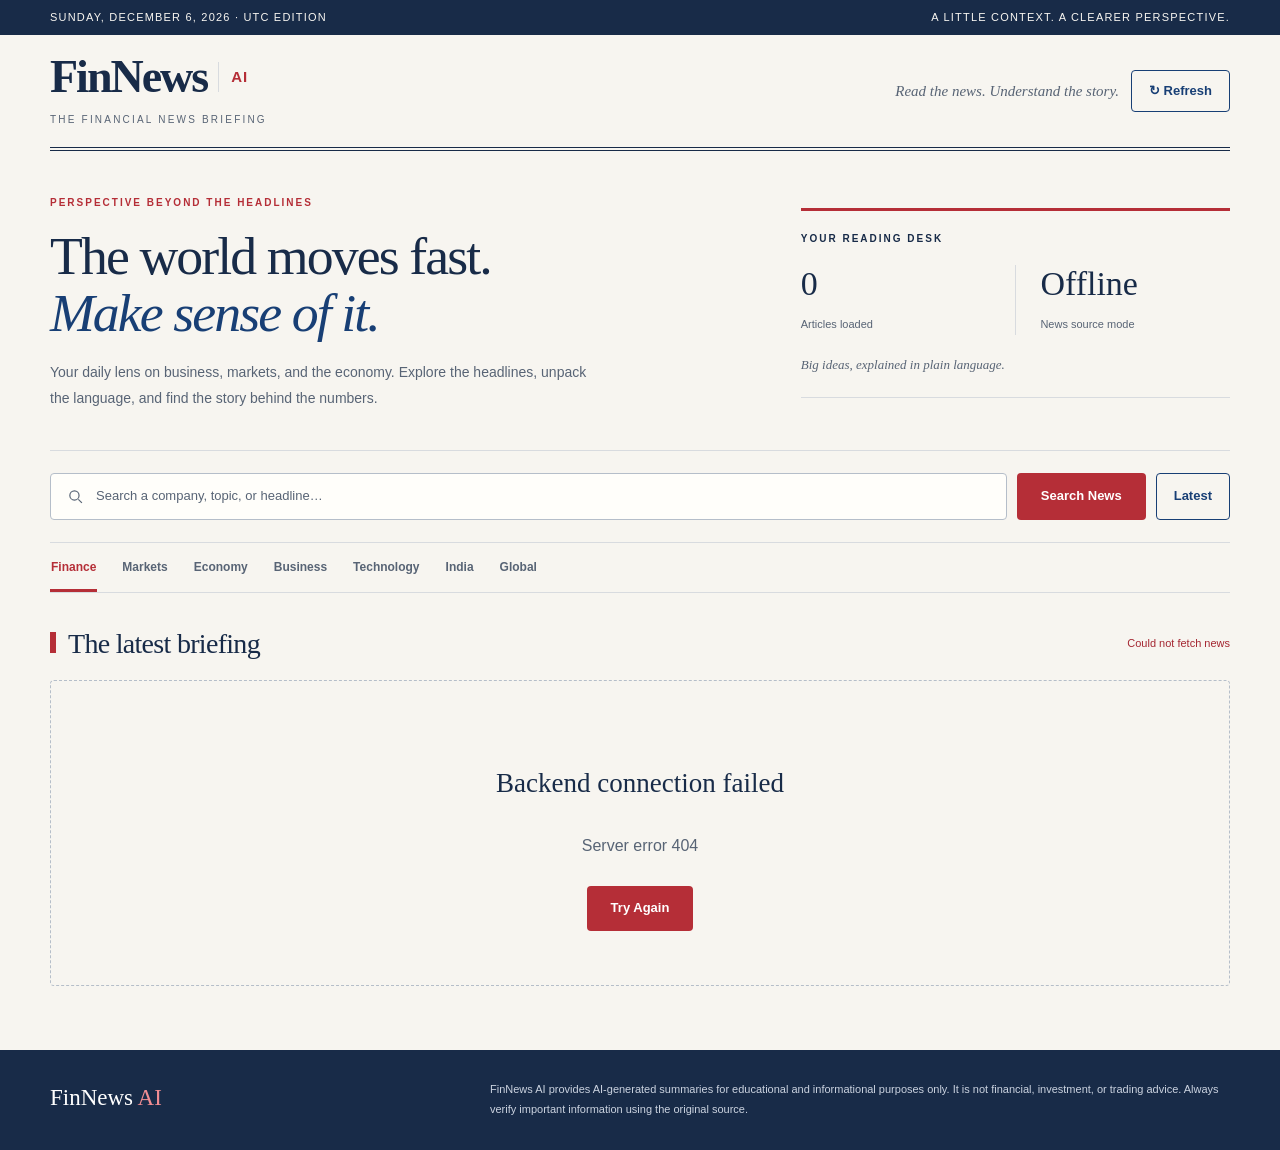
==== commit d43acdfd: "Make FinNews runnable locally and add Hatchable API handlers Consolidate the FastAPI backend, label " ====
--- a/public/index.html
+++ b/public/index.html
@@ -8,462 +8,208 @@
 
   <style>
     :root {
-      --bg: #070b11;
-      --panel: #111821;
-      --panel-2: #17212c;
-      --border: #263341;
-      --text: #f4f7fb;
-      --muted: #91a0b2;
-      --accent: #3b82f6;
-      --accent-2: #60a5fa;
-      --success: #22c55e;
-      --danger: #ef4444;
-      --shadow: 0 18px 50px rgba(0,0,0,.28);
-      --radius: 18px;
-    }
-
+      --bg: #f7f5f0;
+      --panel: #fffefa;
+      --panel-2: #eeeee8;
+      --border: #d8dbdf;
+      --text: #182b48;
+      --muted: #586475;
+      --accent: #183f75;
+      --accent-2: #183f75;
+      --red: #b52e37;
+      --success: #28634d;
+      --danger: #a42631;
+      --radius: 4px;
+      --display: Georgia, "Times New Roman", serif;
+    }
     * { box-sizing: border-box; }
-
-    body {
-      margin: 0;
-      background:
-        radial-gradient(circle at 20% -10%, rgba(59,130,246,.16), transparent 30%),
-        var(--bg);
-      color: var(--text);
-      font-family: Inter, system-ui, -apple-system, BlinkMacSystemFont, "Segoe UI", sans-serif;
-      line-height: 1.55;
-    }
-
-    button, input, select { font: inherit; }
-
+    body { margin: 0; background: var(--bg); color: var(--text); font-family: Arial, Helvetica, sans-serif; line-height: 1.6; }
+    button, input { font: inherit; }
     button { cursor: pointer; border: 0; }
-
-    .container {
-      width: min(1180px, calc(100% - 32px));
-      margin: auto;
-    }
-
-    header {
-      position: sticky;
-      top: 0;
-      z-index: 20;
-      backdrop-filter: blur(18px);
-      background: rgba(7,11,17,.82);
-      border-bottom: 1px solid rgba(255,255,255,.06);
-    }
-
-    .nav {
-      min-height: 72px;
-      display: flex;
-      align-items: center;
-      justify-content: space-between;
-      gap: 20px;
-    }
-
-    .brand {
-      display: flex;
-      align-items: center;
-      gap: 11px;
-      font-weight: 800;
-      font-size: 20px;
-      letter-spacing: -.4px;
-    }
-
-    .brand-mark {
-      width: 38px;
-      height: 38px;
-      border-radius: 12px;
-      display: grid;
-      place-items: center;
-      background: linear-gradient(135deg, #2563eb, #60a5fa);
-      color: white;
-      box-shadow: 0 8px 28px rgba(37,99,235,.32);
-    }
-
-    .nav-actions {
-      display: flex;
-      gap: 9px;
-    }
-
-    .icon-btn, .secondary-btn {
-      color: var(--text);
-      background: var(--panel);
-      border: 1px solid var(--border);
-      border-radius: 11px;
-      padding: 9px 13px;
-    }
-
-    .icon-btn:hover, .secondary-btn:hover {
-      border-color: #3a4a5b;
-      background: var(--panel-2);
-    }
-
-    main { padding: 42px 0 70px; }
-
-    .hero {
-      padding: 42px 0 26px;
-      display: grid;
-      grid-template-columns: 1.35fr .65fr;
-      gap: 30px;
-      align-items: end;
-    }
-
-    .eyebrow {
-      color: var(--accent-2);
-      font-size: 13px;
-      font-weight: 800;
-      text-transform: uppercase;
-      letter-spacing: 1.5px;
-    }
-
-    h1 {
-      font-size: clamp(38px, 6vw, 68px);
-      line-height: .98;
-      letter-spacing: -3px;
-      margin: 12px 0 18px;
-      max-width: 760px;
-    }
-
-    .hero p {
-      color: var(--muted);
-      max-width: 680px;
-      font-size: 17px;
-      margin: 0;
-    }
-
-    .stats {
-      display: grid;
-      grid-template-columns: repeat(2, 1fr);
-      gap: 12px;
-    }
-
-    .stat {
-      padding: 18px;
-      border: 1px solid var(--border);
-      background: rgba(17,24,33,.8);
-      border-radius: 16px;
-    }
-
-    .stat strong {
-      display: block;
-      font-size: 25px;
-      margin-bottom: 2px;
-    }
-
-    .stat span { color: var(--muted); font-size: 13px; }
-
-    .toolbar {
-      display: flex;
-      gap: 10px;
-      align-items: center;
-      margin: 12px 0 20px;
-      flex-wrap: wrap;
-    }
-
-    .search {
-      flex: 1 1 300px;
-      display: flex;
-      align-items: center;
-      gap: 8px;
-      padding: 0 14px;
-      border: 1px solid var(--border);
-      background: var(--panel);
-      border-radius: 12px;
-    }
-
-    .search input {
-      width: 100%;
-      padding: 13px 4px;
-      background: transparent;
-      color: var(--text);
-      border: 0;
-      outline: 0;
-    }
-
-    .primary-btn {
-      background: var(--accent);
-      color: white;
-      padding: 12px 17px;
-      border-radius: 12px;
-      font-weight: 750;
-      transition: transform .15s, background .15s;
-    }
-
-    .primary-btn:hover { background: #2563eb; transform: translateY(-1px); }
-    .primary-btn:disabled { opacity: .6; cursor: not-allowed; transform: none; }
-
-    .filters {
-      display: flex;
-      gap: 8px;
-      overflow-x: auto;
-      padding-bottom: 5px;
-      scrollbar-width: thin;
-    }
-
-    .filter {
-      white-space: nowrap;
-      color: var(--muted);
-      background: var(--panel);
-      border: 1px solid var(--border);
-      padding: 9px 13px;
-      border-radius: 999px;
-    }
-
-    .filter.active {
-      color: white;
-      background: rgba(59,130,246,.17);
-      border-color: rgba(59,130,246,.6);
-    }
-
-    .section-head {
-      display: flex;
-      align-items: center;
-      justify-content: space-between;
-      gap: 12px;
-      margin: 30px 0 15px;
-    }
-
-    .section-head h2 {
-      margin: 0;
-      font-size: 25px;
-      letter-spacing: -.7px;
-    }
-
-    .status { color: var(--muted); font-size: 13px; }
+    button, a, input { -webkit-tap-highlight-color: transparent; }
+    button:focus-visible, a:focus-visible, input:focus-visible { outline: 3px solid var(--red); outline-offset: 4px; }
+    .container { width: min(1180px, calc(100% - 64px)); margin: auto; }
+    .skip-link { position: absolute; top: -80px; left: 16px; z-index: 100; background: var(--panel); padding: 12px; color: var(--accent); }
+    .skip-link:focus { top: 12px; }
+    .edition-bar { background: var(--text); color: #f8f6f1; font-size: 11px; letter-spacing: 1.2px; text-transform: uppercase; }
+    .edition-inner { min-height: 35px; display: flex; align-items: center; justify-content: space-between; gap: 16px; }
+    header { background: var(--bg); }
+    .nav { min-height: 116px; display: flex; align-items: center; justify-content: space-between; gap: 24px; border-bottom: 4px double var(--text); }
+    .brand { text-decoration: none; color: var(--text); display: inline-flex; align-items: center; gap: 11px; font-family: var(--display); font-weight: 700; font-size: clamp(29px, 4vw, 46px); letter-spacing: -2px; line-height: 1; }
+    .brand-ai { color: var(--red); border-left: 1px solid var(--border); padding-left: 12px; font-family: Arial, sans-serif; font-size: 15px; letter-spacing: 1px; line-height: 30px; }
+    .brand-caption { font-size: 10px; text-transform: uppercase; letter-spacing: 2.2px; color: var(--muted); margin-top: 12px; }
+    .nav-actions { display: flex; gap: 12px; align-items: center; }
+    .nav-note { font-family: var(--display); font-style: italic; color: var(--muted); font-size: 15px; }
+    .secondary-btn { color: var(--accent); background: transparent; border: 1px solid var(--accent); border-radius: var(--radius); padding: 10px 17px; font-size: 13px; font-weight: 700; }
+    .secondary-btn:hover { background: #e7ecf3; }
+    main { padding: 0 0 64px; }
+    .hero { padding: 44px 0 38px; display: grid; grid-template-columns: 1.6fr 1fr; gap: 64px; align-items: center; }
+    .eyebrow { color: var(--red); font-size: 10px; font-weight: 700; text-transform: uppercase; letter-spacing: 2px; }
+    h1 { font-family: var(--display); font-size: clamp(36px, 4.2vw, 59px); font-weight: 400; line-height: 1.06; letter-spacing: -1.9px; margin: 17px 0 18px; }
+    h1 em { color: var(--accent); }
+    .hero p { color: var(--muted); max-width: 550px; font-size: 14px; line-height: 1.85; margin: 0; }
+    .reading-desk { border-top: 3px solid var(--red); border-bottom: 1px solid var(--border); padding: 20px 0; }
+    .desk-title { color: var(--text); font-size: 10px; letter-spacing: 2px; text-transform: uppercase; font-weight: 700; }
+    .stats { display: grid; grid-template-columns: 1fr 1fr; margin: 18px 0; }
+    .stat + .stat { border-left: 1px solid var(--border); padding-left: 24px; }
+    .stat strong { display: block; font-family: var(--display); font-weight: 400; font-size: 34px; line-height: 1.1; margin-bottom: 7px; }
+    .stat span { color: var(--muted); font-size: 11px; }
+    .reading-desk p { font-family: var(--display); font-style: italic; font-size: 13px; }
+    .toolbar { display: flex; gap: 10px; align-items: stretch; padding: 22px 0; border-top: 1px solid var(--border); }
+    .search { flex: 1; min-width: 0; display: flex; align-items: center; gap: 12px; padding: 0 16px; border: 1px solid #b5bec9; background: var(--panel); border-radius: var(--radius); }
+    .search:focus-within { border-color: var(--accent); box-shadow: 0 0 0 1px var(--accent); }
+    .search svg { flex-shrink: 0; width: 17px; height: 17px; color: var(--muted); }
+    .search input { min-width: 0; width: 100%; padding: 12px 0; background: transparent; color: var(--text); border: 0; font-size: 13px; }
+    .search input::placeholder { color: var(--muted); opacity: 1; }
+    .primary-btn { background: var(--red); color: white; padding: 12px 24px; border-radius: var(--radius); font-weight: 700; font-size: 13px; }
+    .primary-btn:hover { background: #97232c; }
+    .primary-btn:disabled { opacity: .6; cursor: not-allowed; }
+    .filters { display: flex; gap: 24px; overflow-x: auto; border-top: 1px solid var(--border); border-bottom: 1px solid var(--border); scrollbar-width: thin; }
+    .filter { flex-shrink: 0; white-space: nowrap; color: var(--muted); background: transparent; border-bottom: 3px solid transparent; padding: 15px 1px 12px; font-size: 12px; font-weight: 700; }
+    .filter:hover { color: var(--red); }
+    .filter.active { color: var(--red); border-color: var(--red); }
+    .section-head { display: flex; align-items: center; justify-content: space-between; gap: 20px; margin: 34px 0 20px; }
+    .section-head h2 { margin: 0; font-family: var(--display); font-weight: 400; font-size: 28px; line-height: 1.2; letter-spacing: -.7px; }
+    .section-head h2::before { content: ""; display: inline-block; width: 6px; height: 21px; background: var(--red); margin-right: 12px; }
+    .status { color: var(--muted); font-size: 11px; text-align: right; }
     .status.ok { color: var(--success); }
-    .status.error { color: #fca5a5; }
-
-    .news-grid {
-      display: grid;
-      grid-template-columns: repeat(3, minmax(0,1fr));
-      gap: 17px;
-    }
-
-    .card {
-      overflow: hidden;
-      display: flex;
-      flex-direction: column;
-      min-height: 100%;
-      background: linear-gradient(180deg, rgba(23,33,44,.94), rgba(17,24,33,.94));
-      border: 1px solid var(--border);
-      border-radius: var(--radius);
-      box-shadow: var(--shadow);
-    }
-
-    .card-image {
-      width: 100%;
-      aspect-ratio: 16/9;
-      object-fit: cover;
-      background: #0e141c;
-    }
-
-    .card-body { padding: 17px; display: flex; flex-direction: column; flex: 1; }
-
-    .meta {
-      display: flex; gap: 9px; align-items: center;
-      color: var(--muted); font-size: 12px; margin-bottom: 9px;
-    }
-
-    .source { color: var(--accent-2); font-weight: 700; }
-
-    .card h3 { font-size: 18px; line-height: 1.25; margin: 0 0 9px; letter-spacing: -.35px; }
-    .card p { color: var(--muted); font-size: 14px; margin: 0 0 16px; }
-
-    .card-actions {
-      margin-top: auto;
-      display: flex;
-      gap: 8px;
-      flex-wrap: wrap;
-    }
-
-    .ai-btn {
-      flex: 1;
-      min-width: 130px;
-      padding: 10px 12px;
-      border-radius: 10px;
-      color: white;
-      background: #1d4ed8;
-      font-weight: 700;
-    }
-
-    .article-btn {
-      padding: 10px 12px;
-      border-radius: 10px;
-      color: var(--text);
-      background: #0d141c;
-      border: 1px solid var(--border);
-      text-decoration: none;
-      text-align: center;
-    }
-
-    .empty {
-      grid-column: 1/-1;
-      text-align: center;
-      padding: 60px 20px;
-      border: 1px dashed var(--border);
-      border-radius: var(--radius);
-      color: var(--muted);
-    }
-
-    .skeleton {
-      height: 350px;
-      border-radius: var(--radius);
-      border: 1px solid var(--border);
-      background: linear-gradient(90deg, #101720, #1a2530, #101720);
-      background-size: 220% 100%;
-      animation: shimmer 1.3s infinite;
-    }
-
-    @keyframes shimmer {
-      0% { background-position: 200% 0; }
-      100% { background-position: -20% 0; }
-    }
-
-    footer {
-      border-top: 1px solid rgba(255,255,255,.06);
-      padding: 24px 0 40px;
-      color: var(--muted);
-      font-size: 12px;
-    }
-
-    .modal-backdrop {
-      position: fixed; inset: 0;
-      background: rgba(0,0,0,.72);
-      backdrop-filter: blur(7px);
-      z-index: 50;
-      display: none;
-      padding: 20px;
-      overflow-y: auto;
-    }
-
+    .status.error { color: var(--danger); }
+    .news-grid { display: grid; grid-template-columns: repeat(3, minmax(0, 1fr)); gap: 24px; }
+    .card { min-width: 0; overflow: hidden; display: flex; flex-direction: column; background: var(--panel); border: 1px solid var(--border); border-radius: var(--radius); }
+    .card-image { width: 100%; aspect-ratio: 16/9; object-fit: cover; background: #e8edf3; border-bottom: 1px solid var(--border); }
+    .card-body { padding: 21px; display: flex; flex-direction: column; flex: 1; }
+    .meta { display: flex; flex-wrap: wrap; gap: 6px; align-items: center; color: var(--muted); font-size: 10px; margin-bottom: 12px; }
+    .source { color: var(--red); font-weight: 700; text-transform: uppercase; letter-spacing: .7px; }
+    .card h3 { font-family: var(--display); font-size: 23px; font-weight: 400; line-height: 1.22; margin: 0 0 12px; letter-spacing: -.4px; overflow-wrap: anywhere; }
+    .card p { color: var(--muted); font-size: 12px; line-height: 1.8; margin: 0 0 22px; }
+    .card-actions { margin-top: auto; display: flex; align-items: center; gap: 12px; flex-wrap: wrap; padding-top: 16px; border-top: 1px solid var(--border); }
+    .ai-btn { flex: 1; min-width: 130px; padding: 10px 12px; border-radius: 3px; color: white; background: var(--accent); font-weight: 700; font-size: 11px; }
+    .ai-btn:hover { background: #102d56; }
+    .article-btn { color: var(--accent); text-decoration: underline; text-underline-offset: 4px; font-size: 11px; text-align: center; }
+    span.article-btn { color: var(--muted); text-decoration: none; }
+    .empty { grid-column: 1/-1; text-align: center; padding: 54px 22px; border: 1px dashed #b5bec9; border-radius: var(--radius); color: var(--muted); }
+    .empty h3 { font-family: var(--display); font-size: 27px; font-weight: 400; color: var(--text); }
+    .skeleton { height: 400px; border: 1px solid var(--border); background: linear-gradient(90deg, #e8e9e7, #f9faf7, #e8e9e7); background-size: 220% 100%; animation: shimmer 1.3s infinite; }
+    @keyframes shimmer { 0% { background-position: 200% 0; } 100% { background-position: -20% 0; } }
+    footer { background: var(--text); color: #cbd3e0; padding: 30px 0; font-size: 11px; }
+    .footer-inner { display: flex; gap: 50px; align-items: start; justify-content: space-between; }
+    .footer-brand { color: white; font-family: var(--display); font-size: 23px; white-space: nowrap; }
+    .footer-brand span { color: #f18d93; }
+    .footer-copy { max-width: 740px; line-height: 1.8; }
+    .modal-backdrop { position: fixed; inset: 0; background: rgba(15, 30, 52, .65); z-index: 50; display: none; padding: 24px; overflow-y: auto; }
     .modal-backdrop.show { display: grid; place-items: center; }
-
-    .modal {
-      width: min(760px, 100%);
-      max-height: 90vh;
-      overflow-y: auto;
-      background: #101720;
-      border: 1px solid var(--border);
-      border-radius: 20px;
-      box-shadow: 0 30px 100px rgba(0,0,0,.55);
-      padding: 25px;
-    }
-
-    .modal-head {
-      display: flex; justify-content: space-between; gap: 15px; align-items: start;
-    }
-
-    .modal-head h2 { margin: 0; line-height: 1.2; }
-
-    .close {
-      width: 38px; height: 38px; border-radius: 10px;
-      background: var(--panel-2); color: white; font-size: 20px;
-    }
-
+    .modal { width: min(760px, 100%); max-height: 90vh; max-height: 90dvh; overflow-y: auto; background: var(--bg); border-top: 4px solid var(--red); border-radius: var(--radius); box-shadow: 0 18px 70px #10233b40; padding: 30px; }
+    .modal-head { display: flex; justify-content: space-between; gap: 20px; align-items: start; padding-bottom: 20px; border-bottom: 1px solid var(--border); }
+    .modal-head h2 { margin: 8px 0 0; font-family: var(--display); font-size: 29px; font-weight: 400; line-height: 1.2; }
+    .close { flex-shrink: 0; width: 36px; height: 36px; border: 1px solid var(--border); border-radius: 3px; background: var(--panel); color: var(--text); font-size: 24px; }
     .ai-content { margin-top: 20px; }
-
-    .ai-block {
-      padding: 15px;
-      background: #0c131b;
-      border: 1px solid var(--border);
-      border-radius: 14px;
-      margin: 11px 0;
-    }
-
-    .ai-block h4 { margin: 0 0 7px; color: var(--accent-2); font-size: 14px; }
-    .ai-block p, .ai-block li { color: #d7e0ea; font-size: 14px; }
-
-    .term {
-      display: inline-block;
-      padding: 7px 10px;
-      border: 1px solid var(--border);
-      background: var(--panel);
-      border-radius: 9px;
-      margin: 4px;
-      color: #dbeafe;
-      font-size: 13px;
-    }
-
-    .notice {
-      padding: 12px;
-      border-radius: 11px;
-      background: rgba(245,158,11,.1);
-      border: 1px solid rgba(245,158,11,.25);
-      color: #fcd34d;
-      font-size: 12px;
-      margin: 14px 0;
-    }
-
-    @media (max-width: 900px) {
-      .hero { grid-template-columns: 1fr; }
-      .news-grid { grid-template-columns: repeat(2, minmax(0,1fr)); }
-    }
-
-    @media (max-width: 620px) {
-      .container { width: min(100% - 22px, 1180px); }
-      main { padding-top: 20px; }
-      .nav { min-height: 62px; }
-      .brand { font-size: 17px; }
-      .hero { padding-top: 30px; }
-      h1 { letter-spacing: -2px; }
-      .news-grid { grid-template-columns: 1fr; }
-      .stats { grid-template-columns: 1fr 1fr; }
-      .toolbar { align-items: stretch; }
+    .ai-block { padding: 17px 20px; background: var(--panel); border: 1px solid var(--border); border-left: 3px solid var(--accent); margin: 12px 0; }
+    .ai-block h4 { margin: 0 0 8px; color: var(--accent); font-size: 11px; text-transform: uppercase; letter-spacing: 1px; }
+    .ai-block p, .ai-block li { color: var(--text); font-size: 14px; line-height: 1.8; }
+    .ai-block p { margin: 0; }
+    .term { display: inline-block; padding: 6px 9px; border: 1px solid var(--border); background: var(--bg); margin: 4px 4px 4px 0; color: var(--text); font-size: 12px; }
+    .notice { padding: 12px 16px; background: #f7e9e6; border-left: 3px solid var(--red); color: #8b2c33; font-size: 12px; margin: 14px 0; }
+    @media (prefers-reduced-motion: reduce) { *, *::before, *::after { animation: none !important; scroll-behavior: auto !important; } }
+    @media (max-width: 960px) {
+      .hero { gap: 32px; grid-template-columns: 1.5fr 1fr; }
+      .nav-note { display: none; }
+      .news-grid { grid-template-columns: repeat(2, minmax(0, 1fr)); }
+      .filters { gap: 22px; }
+    }
+    @media (max-width: 640px) {
+      .container { width: calc(100% - 36px); }
+      .edition-inner { font-size: 9px; letter-spacing: .6px; }
+      .edition-inner > span { display: none; }
+      .nav { min-height: 99px; gap: 12px; }
+      .brand { font-size: 33px; gap: 8px; }
+      .brand-ai { font-size: 11px; padding-left: 8px; }
+      .brand-caption { font-size: 8px; letter-spacing: 1.4px; }
+      .nav-actions .secondary-btn { padding: 8px 10px; font-size: 11px; }
+      .hero { grid-template-columns: 1fr; gap: 25px; padding: 30px 0; }
+      h1 { font-size: 43px; max-width: 450px; }
+      .hero p { font-size: 13px; }
+      .reading-desk { padding: 14px 0; }
+      .stats { margin: 13px 0; }
+      .stat strong { font-size: 29px; }
+      .toolbar { flex-wrap: wrap; gap: 9px; padding: 18px 0; }
       .search { flex-basis: 100%; }
       .primary-btn { flex: 1; }
+      .filters { gap: 23px; }
+      .section-head { align-items: start; flex-direction: column; gap: 9px; margin-top: 26px; }
+      .section-head h2 { font-size: 26px; }
+      .status { text-align: left; }
+      .news-grid { grid-template-columns: 1fr; }
+      .card h3 { font-size: 26px; }
+      .card p { font-size: 13px; }
+      .footer-inner { flex-direction: column; gap: 12px; }
+      .modal-backdrop { padding: 12px; }
+      .modal { padding: 20px; }
+      .modal-head h2 { font-size: 24px; }
+      .ai-block { padding: 14px; }
     }
   </style>
 </head>
 
 <body>
+  <a class="skip-link" href="#mainContent">Skip to news</a>
+  <div class="edition-bar">
+    <div class="container edition-inner">
+      <time id="editionDate"></time>
+      <span>A little context. A clearer perspective.</span>
+    </div>
+  </div>
   <header>
     <div class="container nav">
-      <div class="brand">
-        <div class="brand-mark">F</div>
-        <span>FinNews AI</span>
+      <div>
+        <a class="brand" href="/" aria-label="FinNews AI home">FinNews<span class="brand-ai">AI</span></a>
+        <div class="brand-caption">The financial news briefing</div>
       </div>
       <div class="nav-actions">
-        <!-- API Settings button removed — keys are on the server -->
+        <span class="nav-note">Read the news. Understand the story.</span>
         <button class="secondary-btn" id="refreshBtn">↻ Refresh</button>
       </div>
     </div>
   </header>
 
-  <main class="container">
+  <main class="container" id="mainContent">
     <section class="hero">
       <div>
-        <div class="eyebrow">AI Financial News Simplifier</div>
-        <h1>Understand financial news in minutes.</h1>
+        <div class="eyebrow">Perspective beyond the headlines</div>
+        <h1>The world moves fast.<br><em>Make sense of it.</em></h1>
         <p>
-          Fetch current business and market news, then simplify complex articles
-          into clear, beginner-friendly explanations using AI.
+          Your daily lens on business, markets, and the economy. Explore the
+          headlines, unpack the language, and find the story behind the numbers.
         </p>
       </div>
 
-      <div class="stats">
+      <aside class="reading-desk" aria-label="Your reading desk">
+        <div class="desk-title">Your reading desk</div>
+        <div class="stats">
         <div class="stat">
           <strong id="articleCount">0</strong>
           <span>Articles loaded</span>
         </div>
         <div class="stat">
           <strong id="modeLabel">…</strong>
-          <span>Data mode</span>
-        </div>
-      </div>
+          <span>News source mode</span>
+        </div>
+        </div>
+        <p>Big ideas, explained in plain language.</p>
+      </aside>
     </section>
 
     <section>
       <div class="toolbar">
         <div class="search">
-          🔎
-          <input id="searchInput" type="search"
-                 placeholder="Search finance, stocks, inflation, companies..." />
+          <svg viewBox="0 0 24 24" fill="none" stroke="currentColor" stroke-width="1.7" aria-hidden="true"><circle cx="10.5" cy="10.5" r="6.5"/><path d="m16 16 5 5"/></svg>
+          <input id="searchInput" type="search" aria-label="Search financial news" maxlength="200"
+                 placeholder="Search a company, topic, or headline…" />
         </div>
         <button class="primary-btn" id="searchBtn">Search News</button>
         <button class="secondary-btn" id="latestBtn">Latest</button>
       </div>
 
-      <div class="filters" id="filters">
+      <nav class="filters" id="filters" aria-label="News categories">
         <button class="filter active" data-query="finance">Finance</button>
         <button class="filter" data-query="stock market">Markets</button>
         <button class="filter" data-query="economy inflation">Economy</button>
@@ -471,34 +217,35 @@
         <button class="filter" data-query="technology">Technology</button>
         <button class="filter" data-query="India finance">India</button>
         <button class="filter" data-query="global economy">Global</button>
-      </div>
+      </nav>
     </section>
 
     <div class="section-head">
-      <h2>Latest Financial News</h2>
-      <div class="status" id="status">Ready</div>
+      <h2>The latest briefing</h2>
+      <div class="status" id="status" role="status" aria-live="polite">Ready</div>
     </div>
 
     <section class="news-grid" id="newsGrid"></section>
   </main>
 
   <footer>
-    <div class="container">
-      FinNews AI provides AI-generated summaries for educational and informational
+    <div class="container footer-inner">
+      <div class="footer-brand">FinNews <span>AI</span></div>
+      <div class="footer-copy">FinNews AI provides AI-generated summaries for educational and informational
       purposes only. It is not financial, investment, or trading advice.
-      Always verify important information using the original source.
+      Always verify important information using the original source.</div>
     </div>
   </footer>
 
   <!-- AI SUMMARY MODAL -->
   <div class="modal-backdrop" id="summaryModal">
-    <div class="modal">
+    <div class="modal" role="dialog" aria-modal="true" aria-labelledby="summaryTitle">
       <div class="modal-head">
         <div>
           <div class="eyebrow">AI Simplification</div>
           <h2 id="summaryTitle">Analyzing article...</h2>
         </div>
-        <button class="close" id="closeSummary">×</button>
+        <button class="close" id="closeSummary" aria-label="Close summary">×</button>
       </div>
       <div class="ai-content" id="aiContent">
         <div class="empty">Analyzing article with AI...</div>
@@ -517,12 +264,13 @@
          GET  /api/health
        ============================================================ */
 
-    // 👇 Change this if your backend runs elsewhere
-    const API_BASE = "http://localhost:8000";
+    // The dashboard and API are served by the same application.
+    const API_BASE = "";
 
     let articles = [];
     let activeQuery = "finance";
     let searchTimer = null;
+    let summaryOpener = null;
 
     const $ = (id) => document.getElementById(id);
 
@@ -560,8 +308,7 @@
 
     function imageForArticle(article) {
       if (article.urlToImage) return article.urlToImage;
-      const title = encodeURIComponent((article.title || "Financial News").slice(0, 45));
-      return `https://placehold.co/800x450/111821/93c5fd?text=${title}`;
+      return "/static/news-placeholder.svg";
     }
 
     function renderSkeletons() {
@@ -589,7 +336,7 @@
             src="${escapeHtml(imageForArticle(article))}"
             alt=""
             loading="lazy"
-            onerror="this.src='https://placehold.co/800x450/111821/93c5fd?text=FinNews+AI'"
+            onerror="this.onerror=null; this.src='/static/news-placeholder.svg'"
           />
 
           <div class="card-body">
@@ -604,11 +351,13 @@
             <p>${escapeHtml(truncate(article.description || article.content || "No description available.", 180))}</p>
 
             <div class="card-actions">
-              <button class="ai-btn" data-ai-index="${index}">✨ Simplify with AI</button>
-              <a class="article-btn"
-                 href="${escapeHtml(article.url || "#")}"
-                 target="_blank"
-                 rel="noopener noreferrer">Read Original</a>
+              <button class="ai-btn" data-ai-index="${index}">Simplify with AI →</button>
+              ${/^https?:\/\//i.test(article.url || "") ? `
+                <a class="article-btn"
+                   href="${escapeHtml(article.url)}"
+                   target="_blank"
+                   rel="noopener noreferrer">Read Original</a>
+              ` : '<span class="article-btn">Sample article</span>'}
             </div>
           </div>
         </article>
@@ -660,7 +409,7 @@
         if (!res.ok) throw new Error(`HTTP ${res.status}`);
         const data = await res.json();
         // Mode is also updated inside fetchNews(), but this gives early feedback
-        if (!data.news_api) {
+        if (data.news_api === false) {
           $("modeLabel").textContent = "Demo";
         }
       } catch {
@@ -695,8 +444,8 @@
         setStatus(
           data.mode === "live"
             ? `${articles.length} articles loaded`
-            : "Demo mode — add NewsAPI key on server",
-          data.mode === "live" ? "ok" : "error"
+            : "Demo mode — showing sample articles",
+          "ok"
         );
       } catch (error) {
         console.error(error);
@@ -733,9 +482,12 @@
     }
 
     async function openSummary(article) {
+      summaryOpener = document.activeElement;
       $("summaryModal").classList.add("show");
+      document.body.style.overflow = "hidden";
+      $("closeSummary").focus();
       $("summaryTitle").textContent = article.title || "Financial News";
-      $("aiContent").innerHTML = `<div class="empty">✨ Analyzing article with AI...</div>`;
+      $("aiContent").innerHTML = `<div class="empty">Preparing your briefing…</div>`;
 
       const cached = getCachedSummary(article);
 
@@ -770,6 +522,7 @@
         : "";
 
       $("aiContent").innerHTML = `
+        ${data.mode === "demo" ? '<div class="notice">Demo explanation — this is a sample, not an AI-generated analysis.</div>' : ""}
         <div class="ai-block">
           <h4>Short Summary</h4>
           <p>${escapeHtml(data.summary || "No summary available.")}</p>
@@ -803,9 +556,12 @@
     }
 
     // ---------- Event wiring ----------
-    $("closeSummary").addEventListener("click", () => {
+    function closeSummary() {
       $("summaryModal").classList.remove("show");
-    });
+      document.body.style.overflow = "";
+      if (summaryOpener?.isConnected) summaryOpener.focus();
+    }
+    $("closeSummary").addEventListener("click", closeSummary);
 
     $("refreshBtn").addEventListener("click", () => fetchNews(activeQuery));
     $("latestBtn").addEventListener("click", () => fetchNews(activeQuery));
@@ -830,9 +586,14 @@
     });
 
     document.querySelectorAll(".filter").forEach(button => {
+      button.setAttribute("aria-pressed", String(button.classList.contains("active")));
       button.addEventListener("click", () => {
-        document.querySelectorAll(".filter").forEach(b => b.classList.remove("active"));
+        document.querySelectorAll(".filter").forEach(b => {
+          b.classList.remove("active");
+          b.setAttribute("aria-pressed", "false");
+        });
         button.classList.add("active");
+        button.setAttribute("aria-pressed", "true");
         $("searchInput").value = "";
         fetchNews(button.dataset.query);
       });
@@ -840,18 +601,25 @@
 
     // Close summary modal by backdrop click or Escape
     window.addEventListener("click", (event) => {
-      if (event.target === $("summaryModal")) {
-        $("summaryModal").classList.remove("show");
-      }
+      if (event.target === $("summaryModal")) closeSummary();
     });
 
     window.addEventListener("keydown", (event) => {
-      if (event.key === "Escape") {
-        $("summaryModal").classList.remove("show");
+      if (!$("summaryModal").classList.contains("show")) return;
+      if (event.key === "Escape") closeSummary();
+      // The close button is the dialog's only interactive control.
+      if (event.key === "Tab") {
+        event.preventDefault();
+        $("closeSummary").focus();
       }
     });
 
     // ---------- Initial load ----------
+    const today = new Date();
+    $("editionDate").dateTime = today.toISOString().slice(0, 10);
+    $("editionDate").textContent = new Intl.DateTimeFormat("en", {
+      weekday: "long", day: "numeric", month: "long", year: "numeric", timeZone: "UTC"
+    }).format(today) + " · UTC edition";
     checkBackendHealth();
     fetchNews();
   </script>
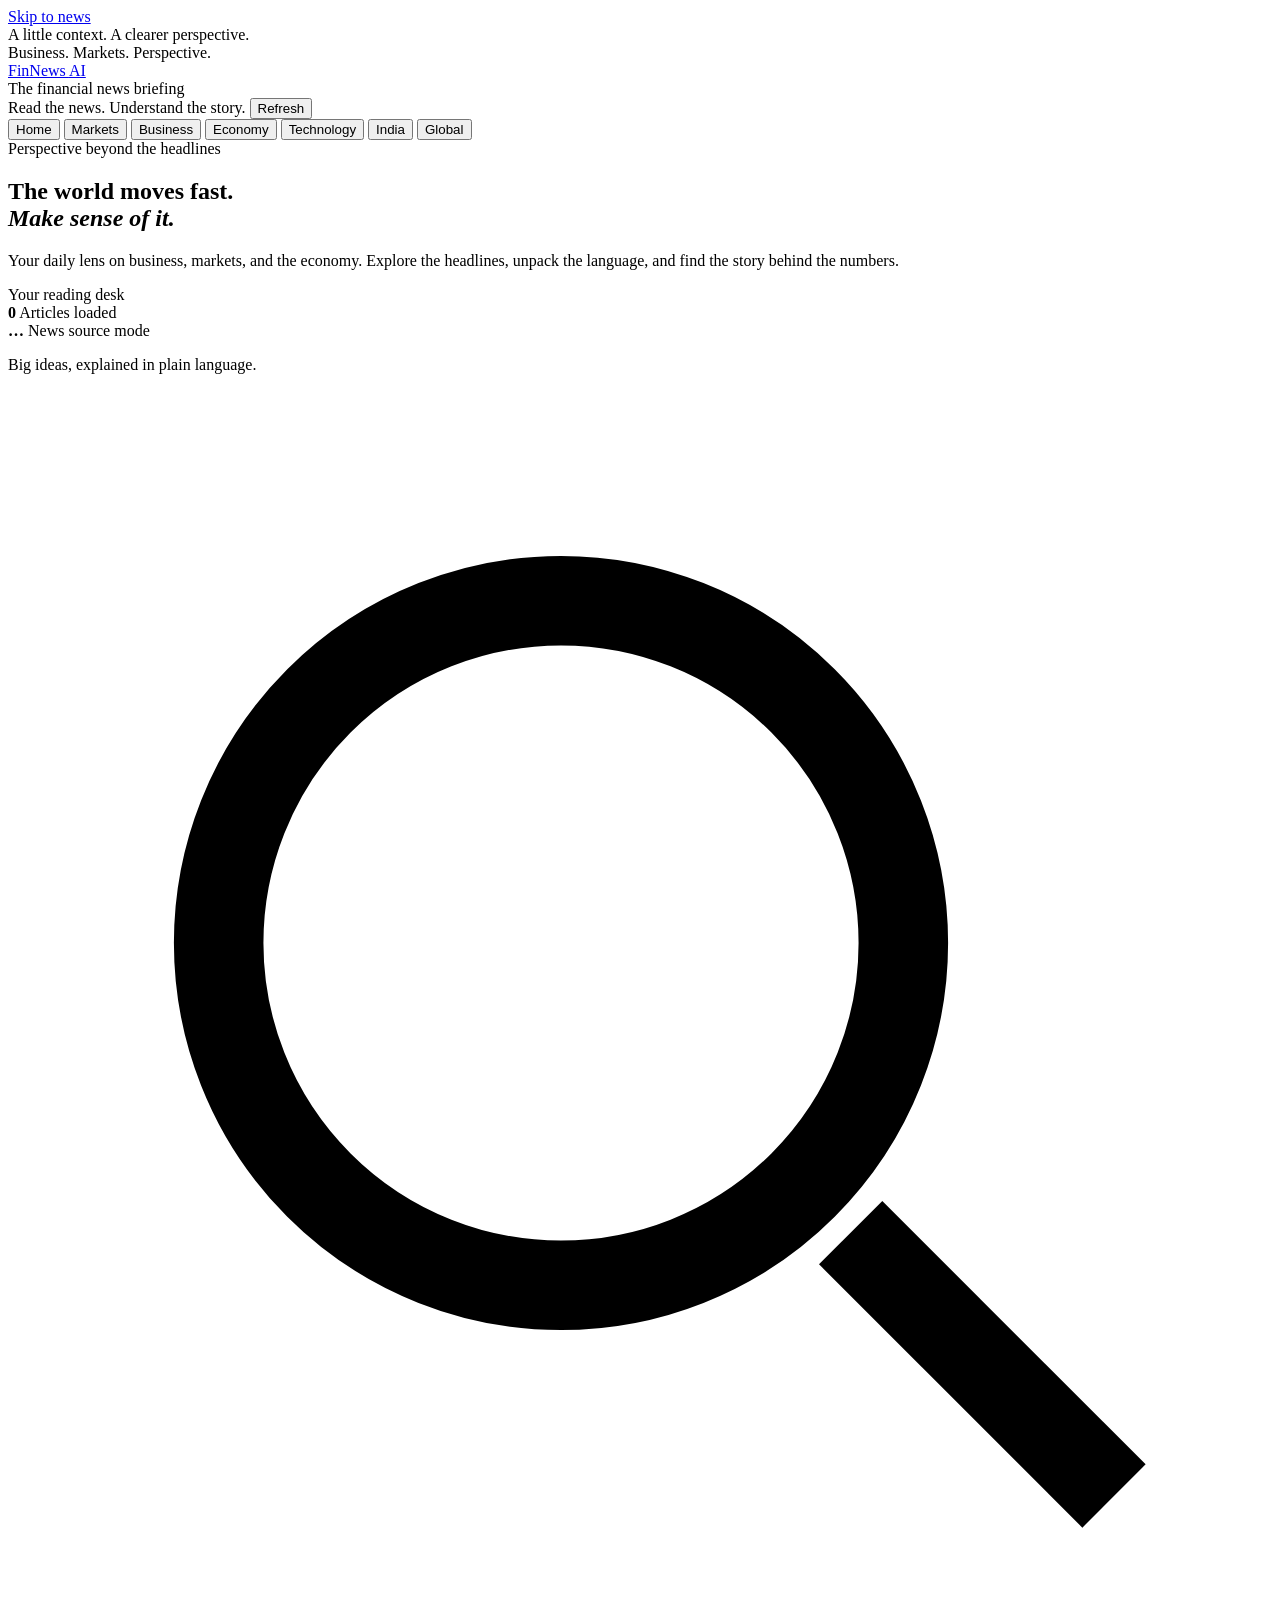
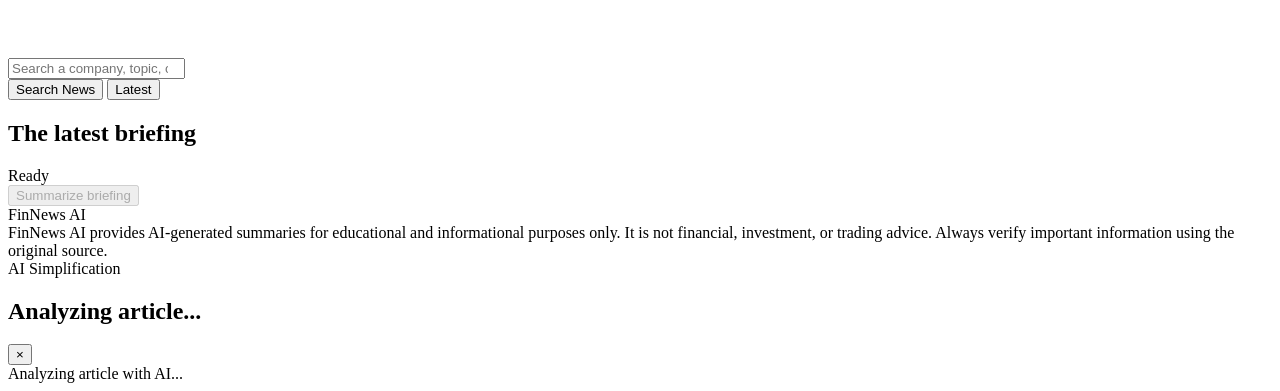
==== commit d18f892e: "feat(ui): classic editorial redesign + fix hosting start command" ====
--- a/public/index.html
+++ b/public/index.html
@@ -4,150 +4,10 @@
   <meta charset="UTF-8" />
   <meta name="viewport" content="width=device-width, initial-scale=1.0" />
   <meta name="description" content="FinNews AI - AI-powered financial news simplification dashboard" />
-  <title>FinNews AI</title>
+  <title>FinNews AI — The financial news briefing</title>
+  <meta name="application-version" content="classic-2" />
 
-  <style>
-    :root {
-      --bg: #f7f5f0;
-      --panel: #fffefa;
-      --panel-2: #eeeee8;
-      --border: #d8dbdf;
-      --text: #182b48;
-      --muted: #586475;
-      --accent: #183f75;
-      --accent-2: #183f75;
-      --red: #b52e37;
-      --success: #28634d;
-      --danger: #a42631;
-      --radius: 4px;
-      --display: Georgia, "Times New Roman", serif;
-    }
-    * { box-sizing: border-box; }
-    body { margin: 0; background: var(--bg); color: var(--text); font-family: Arial, Helvetica, sans-serif; line-height: 1.6; }
-    button, input { font: inherit; }
-    button { cursor: pointer; border: 0; }
-    button, a, input { -webkit-tap-highlight-color: transparent; }
-    button:focus-visible, a:focus-visible, input:focus-visible { outline: 3px solid var(--red); outline-offset: 4px; }
-    .container { width: min(1180px, calc(100% - 64px)); margin: auto; }
-    .skip-link { position: absolute; top: -80px; left: 16px; z-index: 100; background: var(--panel); padding: 12px; color: var(--accent); }
-    .skip-link:focus { top: 12px; }
-    .edition-bar { background: var(--text); color: #f8f6f1; font-size: 11px; letter-spacing: 1.2px; text-transform: uppercase; }
-    .edition-inner { min-height: 35px; display: flex; align-items: center; justify-content: space-between; gap: 16px; }
-    header { background: var(--bg); }
-    .nav { min-height: 116px; display: flex; align-items: center; justify-content: space-between; gap: 24px; border-bottom: 4px double var(--text); }
-    .brand { text-decoration: none; color: var(--text); display: inline-flex; align-items: center; gap: 11px; font-family: var(--display); font-weight: 700; font-size: clamp(29px, 4vw, 46px); letter-spacing: -2px; line-height: 1; }
-    .brand-ai { color: var(--red); border-left: 1px solid var(--border); padding-left: 12px; font-family: Arial, sans-serif; font-size: 15px; letter-spacing: 1px; line-height: 30px; }
-    .brand-caption { font-size: 10px; text-transform: uppercase; letter-spacing: 2.2px; color: var(--muted); margin-top: 12px; }
-    .nav-actions { display: flex; gap: 12px; align-items: center; }
-    .nav-note { font-family: var(--display); font-style: italic; color: var(--muted); font-size: 15px; }
-    .secondary-btn { color: var(--accent); background: transparent; border: 1px solid var(--accent); border-radius: var(--radius); padding: 10px 17px; font-size: 13px; font-weight: 700; }
-    .secondary-btn:hover { background: #e7ecf3; }
-    main { padding: 0 0 64px; }
-    .hero { padding: 44px 0 38px; display: grid; grid-template-columns: 1.6fr 1fr; gap: 64px; align-items: center; }
-    .eyebrow { color: var(--red); font-size: 10px; font-weight: 700; text-transform: uppercase; letter-spacing: 2px; }
-    h1 { font-family: var(--display); font-size: clamp(36px, 4.2vw, 59px); font-weight: 400; line-height: 1.06; letter-spacing: -1.9px; margin: 17px 0 18px; }
-    h1 em { color: var(--accent); }
-    .hero p { color: var(--muted); max-width: 550px; font-size: 14px; line-height: 1.85; margin: 0; }
-    .reading-desk { border-top: 3px solid var(--red); border-bottom: 1px solid var(--border); padding: 20px 0; }
-    .desk-title { color: var(--text); font-size: 10px; letter-spacing: 2px; text-transform: uppercase; font-weight: 700; }
-    .stats { display: grid; grid-template-columns: 1fr 1fr; margin: 18px 0; }
-    .stat + .stat { border-left: 1px solid var(--border); padding-left: 24px; }
-    .stat strong { display: block; font-family: var(--display); font-weight: 400; font-size: 34px; line-height: 1.1; margin-bottom: 7px; }
-    .stat span { color: var(--muted); font-size: 11px; }
-    .reading-desk p { font-family: var(--display); font-style: italic; font-size: 13px; }
-    .toolbar { display: flex; gap: 10px; align-items: stretch; padding: 22px 0; border-top: 1px solid var(--border); }
-    .search { flex: 1; min-width: 0; display: flex; align-items: center; gap: 12px; padding: 0 16px; border: 1px solid #b5bec9; background: var(--panel); border-radius: var(--radius); }
-    .search:focus-within { border-color: var(--accent); box-shadow: 0 0 0 1px var(--accent); }
-    .search svg { flex-shrink: 0; width: 17px; height: 17px; color: var(--muted); }
-    .search input { min-width: 0; width: 100%; padding: 12px 0; background: transparent; color: var(--text); border: 0; font-size: 13px; }
-    .search input::placeholder { color: var(--muted); opacity: 1; }
-    .primary-btn { background: var(--red); color: white; padding: 12px 24px; border-radius: var(--radius); font-weight: 700; font-size: 13px; }
-    .primary-btn:hover { background: #97232c; }
-    .primary-btn:disabled { opacity: .6; cursor: not-allowed; }
-    .filters { display: flex; gap: 24px; overflow-x: auto; border-top: 1px solid var(--border); border-bottom: 1px solid var(--border); scrollbar-width: thin; }
-    .filter { flex-shrink: 0; white-space: nowrap; color: var(--muted); background: transparent; border-bottom: 3px solid transparent; padding: 15px 1px 12px; font-size: 12px; font-weight: 700; }
-    .filter:hover { color: var(--red); }
-    .filter.active { color: var(--red); border-color: var(--red); }
-    .section-head { display: flex; align-items: center; justify-content: space-between; gap: 20px; margin: 34px 0 20px; }
-    .section-head h2 { margin: 0; font-family: var(--display); font-weight: 400; font-size: 28px; line-height: 1.2; letter-spacing: -.7px; }
-    .section-head h2::before { content: ""; display: inline-block; width: 6px; height: 21px; background: var(--red); margin-right: 12px; }
-    .status { color: var(--muted); font-size: 11px; text-align: right; }
-    .status.ok { color: var(--success); }
-    .status.error { color: var(--danger); }
-    .news-grid { display: grid; grid-template-columns: repeat(3, minmax(0, 1fr)); gap: 24px; }
-    .card { min-width: 0; overflow: hidden; display: flex; flex-direction: column; background: var(--panel); border: 1px solid var(--border); border-radius: var(--radius); }
-    .card-image { width: 100%; aspect-ratio: 16/9; object-fit: cover; background: #e8edf3; border-bottom: 1px solid var(--border); }
-    .card-body { padding: 21px; display: flex; flex-direction: column; flex: 1; }
-    .meta { display: flex; flex-wrap: wrap; gap: 6px; align-items: center; color: var(--muted); font-size: 10px; margin-bottom: 12px; }
-    .source { color: var(--red); font-weight: 700; text-transform: uppercase; letter-spacing: .7px; }
-    .card h3 { font-family: var(--display); font-size: 23px; font-weight: 400; line-height: 1.22; margin: 0 0 12px; letter-spacing: -.4px; overflow-wrap: anywhere; }
-    .card p { color: var(--muted); font-size: 12px; line-height: 1.8; margin: 0 0 22px; }
-    .card-actions { margin-top: auto; display: flex; align-items: center; gap: 12px; flex-wrap: wrap; padding-top: 16px; border-top: 1px solid var(--border); }
-    .ai-btn { flex: 1; min-width: 130px; padding: 10px 12px; border-radius: 3px; color: white; background: var(--accent); font-weight: 700; font-size: 11px; }
-    .ai-btn:hover { background: #102d56; }
-    .article-btn { color: var(--accent); text-decoration: underline; text-underline-offset: 4px; font-size: 11px; text-align: center; }
-    span.article-btn { color: var(--muted); text-decoration: none; }
-    .empty { grid-column: 1/-1; text-align: center; padding: 54px 22px; border: 1px dashed #b5bec9; border-radius: var(--radius); color: var(--muted); }
-    .empty h3 { font-family: var(--display); font-size: 27px; font-weight: 400; color: var(--text); }
-    .skeleton { height: 400px; border: 1px solid var(--border); background: linear-gradient(90deg, #e8e9e7, #f9faf7, #e8e9e7); background-size: 220% 100%; animation: shimmer 1.3s infinite; }
-    @keyframes shimmer { 0% { background-position: 200% 0; } 100% { background-position: -20% 0; } }
-    footer { background: var(--text); color: #cbd3e0; padding: 30px 0; font-size: 11px; }
-    .footer-inner { display: flex; gap: 50px; align-items: start; justify-content: space-between; }
-    .footer-brand { color: white; font-family: var(--display); font-size: 23px; white-space: nowrap; }
-    .footer-brand span { color: #f18d93; }
-    .footer-copy { max-width: 740px; line-height: 1.8; }
-    .modal-backdrop { position: fixed; inset: 0; background: rgba(15, 30, 52, .65); z-index: 50; display: none; padding: 24px; overflow-y: auto; }
-    .modal-backdrop.show { display: grid; place-items: center; }
-    .modal { width: min(760px, 100%); max-height: 90vh; max-height: 90dvh; overflow-y: auto; background: var(--bg); border-top: 4px solid var(--red); border-radius: var(--radius); box-shadow: 0 18px 70px #10233b40; padding: 30px; }
-    .modal-head { display: flex; justify-content: space-between; gap: 20px; align-items: start; padding-bottom: 20px; border-bottom: 1px solid var(--border); }
-    .modal-head h2 { margin: 8px 0 0; font-family: var(--display); font-size: 29px; font-weight: 400; line-height: 1.2; }
-    .close { flex-shrink: 0; width: 36px; height: 36px; border: 1px solid var(--border); border-radius: 3px; background: var(--panel); color: var(--text); font-size: 24px; }
-    .ai-content { margin-top: 20px; }
-    .ai-block { padding: 17px 20px; background: var(--panel); border: 1px solid var(--border); border-left: 3px solid var(--accent); margin: 12px 0; }
-    .ai-block h4 { margin: 0 0 8px; color: var(--accent); font-size: 11px; text-transform: uppercase; letter-spacing: 1px; }
-    .ai-block p, .ai-block li { color: var(--text); font-size: 14px; line-height: 1.8; }
-    .ai-block p { margin: 0; }
-    .term { display: inline-block; padding: 6px 9px; border: 1px solid var(--border); background: var(--bg); margin: 4px 4px 4px 0; color: var(--text); font-size: 12px; }
-    .notice { padding: 12px 16px; background: #f7e9e6; border-left: 3px solid var(--red); color: #8b2c33; font-size: 12px; margin: 14px 0; }
-    @media (prefers-reduced-motion: reduce) { *, *::before, *::after { animation: none !important; scroll-behavior: auto !important; } }
-    @media (max-width: 960px) {
-      .hero { gap: 32px; grid-template-columns: 1.5fr 1fr; }
-      .nav-note { display: none; }
-      .news-grid { grid-template-columns: repeat(2, minmax(0, 1fr)); }
-      .filters { gap: 22px; }
-    }
-    @media (max-width: 640px) {
-      .container { width: calc(100% - 36px); }
-      .edition-inner { font-size: 9px; letter-spacing: .6px; }
-      .edition-inner > span { display: none; }
-      .nav { min-height: 99px; gap: 12px; }
-      .brand { font-size: 33px; gap: 8px; }
-      .brand-ai { font-size: 11px; padding-left: 8px; }
-      .brand-caption { font-size: 8px; letter-spacing: 1.4px; }
-      .nav-actions .secondary-btn { padding: 8px 10px; font-size: 11px; }
-      .hero { grid-template-columns: 1fr; gap: 25px; padding: 30px 0; }
-      h1 { font-size: 43px; max-width: 450px; }
-      .hero p { font-size: 13px; }
-      .reading-desk { padding: 14px 0; }
-      .stats { margin: 13px 0; }
-      .stat strong { font-size: 29px; }
-      .toolbar { flex-wrap: wrap; gap: 9px; padding: 18px 0; }
-      .search { flex-basis: 100%; }
-      .primary-btn { flex: 1; }
-      .filters { gap: 23px; }
-      .section-head { align-items: start; flex-direction: column; gap: 9px; margin-top: 26px; }
-      .section-head h2 { font-size: 26px; }
-      .status { text-align: left; }
-      .news-grid { grid-template-columns: 1fr; }
-      .card h3 { font-size: 26px; }
-      .card p { font-size: 13px; }
-      .footer-inner { flex-direction: column; gap: 12px; }
-      .modal-backdrop { padding: 12px; }
-      .modal { padding: 20px; }
-      .modal-head h2 { font-size: 24px; }
-      .ai-block { padding: 14px; }
-    }
-  </style>
+  <link rel="stylesheet" href="/static/style.css?v=classic-2" />
 </head>
 
 <body>
@@ -160,15 +20,25 @@
   </div>
   <header>
     <div class="container nav">
+      <div class="masthead-note">Business. Markets. Perspective.</div>
       <div>
-        <a class="brand" href="/" aria-label="FinNews AI home">FinNews<span class="brand-ai">AI</span></a>
+        <a class="brand" href="/" aria-label="FinNews AI home">FinNews <span class="brand-ai">AI</span></a>
         <div class="brand-caption">The financial news briefing</div>
       </div>
       <div class="nav-actions">
         <span class="nav-note">Read the news. Understand the story.</span>
-        <button class="secondary-btn" id="refreshBtn">↻ Refresh</button>
+        <button class="secondary-btn" id="refreshBtn">Refresh</button>
       </div>
     </div>
+      <nav class="container filters" id="filters" aria-label="News categories">
+        <button class="filter active" data-query="finance">Home</button>
+        <button class="filter" data-query="stock market">Markets</button>
+        <button class="filter" data-query="business companies">Business</button>
+        <button class="filter" data-query="economy inflation">Economy</button>
+        <button class="filter" data-query="technology">Technology</button>
+        <button class="filter" data-query="India finance">India</button>
+        <button class="filter" data-query="global economy">Global</button>
+      </nav>
   </header>
 
   <main class="container" id="mainContent">
@@ -209,23 +79,19 @@
         <button class="secondary-btn" id="latestBtn">Latest</button>
       </div>
 
-      <nav class="filters" id="filters" aria-label="News categories">
-        <button class="filter active" data-query="finance">Finance</button>
-        <button class="filter" data-query="stock market">Markets</button>
-        <button class="filter" data-query="economy inflation">Economy</button>
-        <button class="filter" data-query="business companies">Business</button>
-        <button class="filter" data-query="technology">Technology</button>
-        <button class="filter" data-query="India finance">India</button>
-        <button class="filter" data-query="global economy">Global</button>
-      </nav>
+
     </section>
 
     <div class="section-head">
       <h2>The latest briefing</h2>
-      <div class="status" id="status" role="status" aria-live="polite">Ready</div>
+      <div class="edition-actions">
+        <div class="status" id="status" role="status" aria-live="polite">Ready</div>
+        <button class="secondary-btn" id="batchBtn" disabled>Summarize briefing</button>
+      </div>
     </div>
 
-    <section class="news-grid" id="newsGrid"></section>
+    <div class="notice" id="demoBanner" hidden>Demo edition — these fictional sample articles illustrate the reading experience. Searches and sections show the same examples.</div>
+    <section aria-label="News articles" class="news-grid" id="newsGrid"></section>
   </main>
 
   <footer>
@@ -255,373 +121,6 @@
 
   <!-- API SETTINGS MODAL REMOVED -->
 
-  <script>
-    /* ============================================================
-       FINNEWS AI - FRONTEND (talks to FastAPI backend)
-       Backend endpoints:
-         GET  /api/news?q=finance&page_size=12
-         POST /api/summarize  { title, description, content, url }
-         GET  /api/health
-       ============================================================ */
-
-    // The dashboard and API are served by the same application.
-    const API_BASE = "";
-
-    let articles = [];
-    let activeQuery = "finance";
-    let searchTimer = null;
-    let summaryOpener = null;
-
-    const $ = (id) => document.getElementById(id);
-
-    function setStatus(message, type = "") {
-      $("status").textContent = message;
-      $("status").className = "status " + type;
-    }
-
-    function escapeHtml(value = "") {
-      return String(value)
-        .replaceAll("&", "&amp;")
-        .replaceAll("<", "&lt;")
-        .replaceAll(">", "&gt;")
-        .replaceAll('"', "&quot;")
-        .replaceAll("'", "&#039;");
-    }
-
-    function truncate(text, max = 700) {
-      if (!text) return "";
-      return text.length > max ? text.slice(0, max) + "..." : text;
-    }
-
-    function formatDate(dateString) {
-      if (!dateString) return "Unknown date";
-      const date = new Date(dateString);
-      if (Number.isNaN(date.getTime())) return "Unknown date";
-      return date.toLocaleString([], {
-        day: "2-digit",
-        month: "short",
-        year: "numeric",
-        hour: "2-digit",
-        minute: "2-digit"
-      });
-    }
-
-    function imageForArticle(article) {
-      if (article.urlToImage) return article.urlToImage;
-      return "/static/news-placeholder.svg";
-    }
-
-    function renderSkeletons() {
-      $("newsGrid").innerHTML = Array.from({ length: 6 })
-        .map(() => `<div class="skeleton"></div>`)
-        .join("");
-    }
-
-    function renderArticles(list = articles) {
-      $("articleCount").textContent = list.length;
-
-      if (!list.length) {
-        $("newsGrid").innerHTML = `
-          <div class="empty">
-            <h3>No financial news found</h3>
-            <p>Try another search term or category.</p>
-          </div>`;
-        return;
-      }
-
-      $("newsGrid").innerHTML = list.map((article, index) => `
-        <article class="card">
-          <img
-            class="card-image"
-            src="${escapeHtml(imageForArticle(article))}"
-            alt=""
-            loading="lazy"
-            onerror="this.onerror=null; this.src='/static/news-placeholder.svg'"
-          />
-
-          <div class="card-body">
-            <div class="meta">
-              <span class="source">${escapeHtml(article.source?.name || "Unknown source")}</span>
-              <span>•</span>
-              <span>${escapeHtml(formatDate(article.publishedAt))}</span>
-            </div>
-
-            <h3>${escapeHtml(article.title || "Untitled article")}</h3>
-
-            <p>${escapeHtml(truncate(article.description || article.content || "No description available.", 180))}</p>
-
-            <div class="card-actions">
-              <button class="ai-btn" data-ai-index="${index}">Simplify with AI →</button>
-              ${/^https?:\/\//i.test(article.url || "") ? `
-                <a class="article-btn"
-                   href="${escapeHtml(article.url)}"
-                   target="_blank"
-                   rel="noopener noreferrer">Read Original</a>
-              ` : '<span class="article-btn">Sample article</span>'}
-            </div>
-          </div>
-        </article>
-      `).join("");
-
-      document.querySelectorAll("[data-ai-index]").forEach(btn => {
-        btn.addEventListener("click", () => {
-          const index = Number(btn.dataset.aiIndex);
-          openSummary(articles[index]);
-        });
-      });
-    }
-
-    // ---------- Frontend summary cache (per browser) ----------
-    function cacheKey(article) {
-      const raw = article.url || article.title || "";
-      return "finnews_summary_" + btoa(unescape(encodeURIComponent(raw))).slice(0, 100);
-    }
-
-    function getCachedSummary(article) {
-      try {
-        const raw = localStorage.getItem(cacheKey(article));
-        if (!raw) return null;
-        const item = JSON.parse(raw);
-        // 10 min TTL
-        if (Date.now() - item.time > 10 * 60 * 1000) {
-          localStorage.removeItem(cacheKey(article));
-          return null;
-        }
-        return item.data;
-      } catch {
-        return null;
-      }
-    }
-
-    function setCachedSummary(article, data) {
-      try {
-        localStorage.setItem(cacheKey(article), JSON.stringify({
-          time: Date.now(),
-          data
-        }));
-      } catch { /* quota / private mode */ }
-    }
-
-    // ---------- Backend calls ----------
-    async function checkBackendHealth() {
-      try {
-        const res = await fetch(`${API_BASE}/api/health`);
-        if (!res.ok) throw new Error(`HTTP ${res.status}`);
-        const data = await res.json();
-        // Mode is also updated inside fetchNews(), but this gives early feedback
-        if (data.news_api === false) {
-          $("modeLabel").textContent = "Demo";
-        }
-      } catch {
-        $("modeLabel").textContent = "Offline";
-        setStatus("Backend unreachable — start the FastAPI server", "error");
-      }
-    }
-
-    async function fetchNews(query = activeQuery) {
-      activeQuery = query;
-      renderSkeletons();
-      setStatus("Fetching news...");
-
-      try {
-        const params = new URLSearchParams({
-          q: query,
-          page_size: "12",
-        });
-
-        const res = await fetch(`${API_BASE}/api/news?${params.toString()}`);
-        if (!res.ok) {
-          const err = await res.json().catch(() => ({}));
-          throw new Error(err.detail || `Server error ${res.status}`);
-        }
-
-        const data = await res.json();
-        articles = data.articles || [];
-
-        $("modeLabel").textContent = data.mode === "live" ? "Live" : "Demo";
-
-        renderArticles();
-        setStatus(
-          data.mode === "live"
-            ? `${articles.length} articles loaded`
-            : "Demo mode — showing sample articles",
-          "ok"
-        );
-      } catch (error) {
-        console.error(error);
-        articles = [];
-        renderArticles();
-        setStatus("Could not fetch news", "error");
-        $("newsGrid").innerHTML = `
-          <div class="empty">
-            <h3>Backend connection failed</h3>
-            <p>${escapeHtml(error.message || "Is the FastAPI server running?")}</p>
-            <button class="primary-btn" style="margin-top:12px" id="retryBtn">Try Again</button>
-          </div>`;
-        $("retryBtn").addEventListener("click", () => fetchNews(activeQuery));
-      }
-    }
-
-    async function summarizeWithBackend(article) {
-      const res = await fetch(`${API_BASE}/api/summarize`, {
-        method: "POST",
-        headers: { "Content-Type": "application/json" },
-        body: JSON.stringify({
-          title: article.title || "",
-          description: article.description || "",
-          content: article.content || "",
-          url: article.url || "",
-        }),
-      });
-
-      if (!res.ok) {
-        const err = await res.json().catch(() => ({}));
-        throw new Error(err.detail || `Server error ${res.status}`);
-      }
-      return await res.json();
-    }
-
-    async function openSummary(article) {
-      summaryOpener = document.activeElement;
-      $("summaryModal").classList.add("show");
-      document.body.style.overflow = "hidden";
-      $("closeSummary").focus();
-      $("summaryTitle").textContent = article.title || "Financial News";
-      $("aiContent").innerHTML = `<div class="empty">Preparing your briefing…</div>`;
-
-      const cached = getCachedSummary(article);
-
-      try {
-        const summary = cached || await summarizeWithBackend(article);
-        if (!cached) setCachedSummary(article, summary);
-        renderSummary(summary);
-      } catch (error) {
-        console.error(error);
-        $("aiContent").innerHTML = `
-          <div class="ai-block">
-            <h4>AI summarization unavailable</h4>
-            <p>${escapeHtml(error.message || "Please try again later.")}</p>
-          </div>
-          <div class="notice">
-            You can still read the original article using the button on the news card.
-          </div>`;
-      }
-    }
-
-    function renderSummary(data) {
-      const terms = Array.isArray(data.key_terms)
-        ? data.key_terms.map(item => `
-            <span class="term">
-              <strong>${escapeHtml(item.term || "")}</strong> — ${escapeHtml(item.meaning || "")}
-            </span>
-          `).join("")
-        : "";
-
-      const takeaways = Array.isArray(data.key_takeaways)
-        ? `<ul>${data.key_takeaways.map(x => `<li>${escapeHtml(x)}</li>`).join("")}</ul>`
-        : "";
-
-      $("aiContent").innerHTML = `
-        ${data.mode === "demo" ? '<div class="notice">Demo explanation — this is a sample, not an AI-generated analysis.</div>' : ""}
-        <div class="ai-block">
-          <h4>Short Summary</h4>
-          <p>${escapeHtml(data.summary || "No summary available.")}</p>
-        </div>
-
-        <div class="ai-block">
-          <h4>What Happened?</h4>
-          <p>${escapeHtml(data.what_happened || "Not available.")}</p>
-        </div>
-
-        <div class="ai-block">
-          <h4>Why It Matters</h4>
-          <p>${escapeHtml(data.why_it_matters || "Not available.")}</p>
-        </div>
-
-        <div class="ai-block">
-          <h4>Key Financial Terms</h4>
-          ${terms || "<p>No specific terms identified.</p>"}
-        </div>
-
-        <div class="ai-block">
-          <h4>Key Takeaways</h4>
-          ${takeaways || "<p>No takeaways available.</p>"}
-        </div>
-
-        <div class="ai-block">
-          <h4>Beginner Explanation</h4>
-          <p>${escapeHtml(data.beginner_explanation || "Not available.")}</p>
-        </div>
-      `;
-    }
-
-    // ---------- Event wiring ----------
-    function closeSummary() {
-      $("summaryModal").classList.remove("show");
-      document.body.style.overflow = "";
-      if (summaryOpener?.isConnected) summaryOpener.focus();
-    }
-    $("closeSummary").addEventListener("click", closeSummary);
-
-    $("refreshBtn").addEventListener("click", () => fetchNews(activeQuery));
-    $("latestBtn").addEventListener("click", () => fetchNews(activeQuery));
-
-    $("searchBtn").addEventListener("click", () => {
-      const q = $("searchInput").value.trim();
-      if (q) fetchNews(q);
-    });
-
-    $("searchInput").addEventListener("keydown", event => {
-      if (event.key === "Enter") {
-        const q = event.target.value.trim();
-        if (q) fetchNews(q);
-      }
-    });
-
-    $("searchInput").addEventListener("input", event => {
-      clearTimeout(searchTimer);
-      const q = event.target.value.trim();
-      if (q.length < 3) return;
-      searchTimer = setTimeout(() => fetchNews(q), 700);
-    });
-
-    document.querySelectorAll(".filter").forEach(button => {
-      button.setAttribute("aria-pressed", String(button.classList.contains("active")));
-      button.addEventListener("click", () => {
-        document.querySelectorAll(".filter").forEach(b => {
-          b.classList.remove("active");
-          b.setAttribute("aria-pressed", "false");
-        });
-        button.classList.add("active");
-        button.setAttribute("aria-pressed", "true");
-        $("searchInput").value = "";
-        fetchNews(button.dataset.query);
-      });
-    });
-
-    // Close summary modal by backdrop click or Escape
-    window.addEventListener("click", (event) => {
-      if (event.target === $("summaryModal")) closeSummary();
-    });
-
-    window.addEventListener("keydown", (event) => {
-      if (!$("summaryModal").classList.contains("show")) return;
-      if (event.key === "Escape") closeSummary();
-      // The close button is the dialog's only interactive control.
-      if (event.key === "Tab") {
-        event.preventDefault();
-        $("closeSummary").focus();
-      }
-    });
-
-    // ---------- Initial load ----------
-    const today = new Date();
-    $("editionDate").dateTime = today.toISOString().slice(0, 10);
-    $("editionDate").textContent = new Intl.DateTimeFormat("en", {
-      weekday: "long", day: "numeric", month: "long", year: "numeric", timeZone: "UTC"
-    }).format(today) + " · UTC edition";
-    checkBackendHealth();
-    fetchNews();
-  </script>
+  <script src="/static/app.js?v=classic-2" defer></script>
 </body>
 </html>
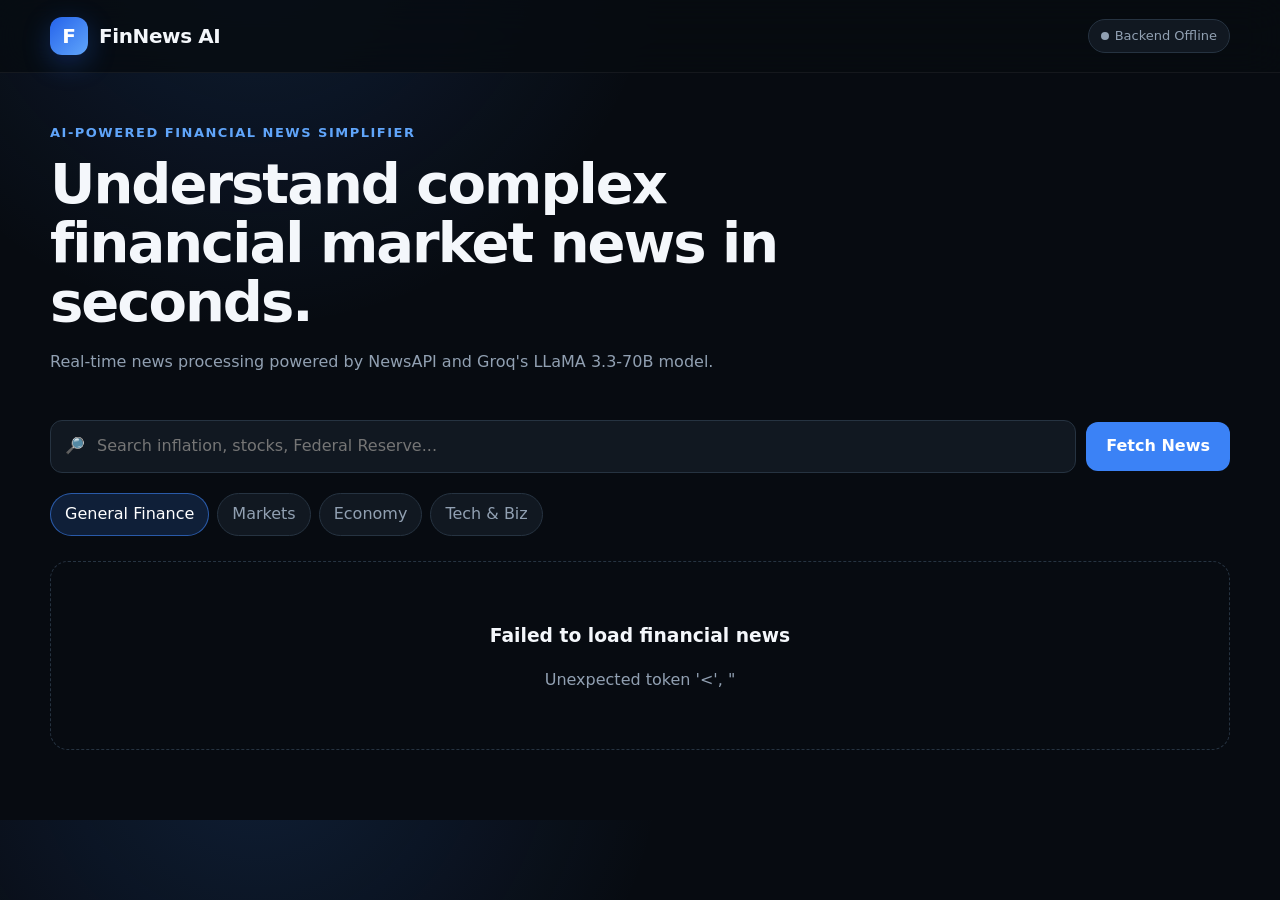
==== commit 1d3a973f: "github_sync v4" ====
--- a/public/index.html
+++ b/public/index.html
@@ -4,123 +4,558 @@
   <meta charset="UTF-8" />
   <meta name="viewport" content="width=device-width, initial-scale=1.0" />
   <meta name="description" content="FinNews AI - AI-powered financial news simplification dashboard" />
-  <title>FinNews AI — The financial news briefing</title>
-  <meta name="application-version" content="classic-2" />
-
-  <link rel="stylesheet" href="/static/style.css?v=classic-2" />
+  <title>FinNews AI </title>
+  <style>
+    :root {
+      --bg: #070b11;
+      --panel: #111821;
+      --panel-2: #17212c;
+      --border: #263341;
+      --text: #f4f7fb;
+      --muted: #91a0b2;
+      --accent: #3b82f6;
+      --accent-hover: #2563eb;
+      --accent-2: #60a5fa;
+      --success: #22c55e;
+      --danger: #ef4444;
+      --shadow: 0 18px 50px rgba(0,0,0,.28);
+      --radius: 18px;
+    }
+
+    * { box-sizing: border-box; }
+
+    body {
+      margin: 0;
+      background: radial-gradient(circle at 20% -10%, rgba(59,130,246,.16), transparent 30%), var(--bg);
+      color: var(--text);
+      font-family: Inter, system-ui, -apple-system, BlinkMacSystemFont, "Segoe UI", sans-serif;
+      line-height: 1.55;
+    }
+
+    button, input { font: inherit; }
+    button { cursor: pointer; border: 0; }
+
+    .container {
+      width: min(1180px, calc(100% - 32px));
+      margin: auto;
+    }
+
+    header {
+      position: sticky;
+      top: 0;
+      z-index: 20;
+      backdrop-filter: blur(18px);
+      background: rgba(7,11,17,.82);
+      border-bottom: 1px solid rgba(255,255,255,.06);
+    }
+
+    .nav {
+      min-height: 72px;
+      display: flex;
+      align-items: center;
+      justify-content: space-between;
+      gap: 20px;
+    }
+
+    .brand {
+      display: flex;
+      align-items: center;
+      gap: 11px;
+      font-weight: 800;
+      font-size: 20px;
+      letter-spacing: -.4px;
+    }
+
+    .brand-mark {
+      width: 38px;
+      height: 38px;
+      border-radius: 12px;
+      display: grid;
+      place-items: center;
+      background: linear-gradient(135deg, #2563eb, #60a5fa);
+      color: white;
+      box-shadow: 0 8px 28px rgba(37,99,235,.32);
+    }
+
+    .status-badge {
+      font-size: 13px;
+      padding: 6px 12px;
+      border-radius: 999px;
+      background: var(--panel);
+      border: 1px solid var(--border);
+      color: var(--muted);
+      display: flex;
+      align-items: center;
+      gap: 6px;
+    }
+
+    .dot {
+      width: 8px;
+      height: 8px;
+      border-radius: 50%;
+      background: var(--muted);
+    }
+
+    .dot.online { background: var(--success); }
+
+    main { padding: 30px 0 70px; }
+
+    .hero {
+      padding: 20px 0 26px;
+      display: grid;
+      grid-template-columns: 1.35fr .65fr;
+      gap: 30px;
+      align-items: end;
+    }
+
+    .eyebrow {
+      color: var(--accent-2);
+      font-size: 13px;
+      font-weight: 800;
+      text-transform: uppercase;
+      letter-spacing: 1.5px;
+    }
+
+    h1 {
+      font-size: clamp(34px, 5vw, 56px);
+      line-height: 1.05;
+      letter-spacing: -2px;
+      margin: 12px 0 18px;
+    }
+
+    .hero p {
+      color: var(--muted);
+      font-size: 16px;
+      margin: 0;
+    }
+
+    .toolbar {
+      display: flex;
+      gap: 10px;
+      align-items: center;
+      margin: 20px 0;
+      flex-wrap: wrap;
+    }
+
+    .search {
+      flex: 1 1 300px;
+      display: flex;
+      align-items: center;
+      gap: 8px;
+      padding: 0 14px;
+      border: 1px solid var(--border);
+      background: var(--panel);
+      border-radius: 12px;
+    }
+
+    .search input {
+      width: 100%;
+      padding: 13px 4px;
+      background: transparent;
+      color: var(--text);
+      border: 0;
+      outline: 0;
+    }
+
+    .primary-btn {
+      background: var(--accent);
+      color: white;
+      padding: 12px 20px;
+      border-radius: 12px;
+      font-weight: 700;
+      transition: background .15s;
+    }
+
+    .primary-btn:hover { background: var(--accent-hover); }
+
+    .filters {
+      display: flex;
+      gap: 8px;
+      overflow-x: auto;
+      padding-bottom: 5px;
+    }
+
+    .filter {
+      white-space: nowrap;
+      color: var(--muted);
+      background: var(--panel);
+      border: 1px solid var(--border);
+      padding: 8px 14px;
+      border-radius: 999px;
+    }
+
+    .filter.active {
+      color: white;
+      background: rgba(59,130,246,.17);
+      border-color: rgba(59,130,246,.6);
+    }
+
+    .news-grid {
+      display: grid;
+      grid-template-columns: repeat(3, minmax(0,1fr));
+      gap: 18px;
+      margin-top: 20px;
+    }
+
+    .card {
+      display: flex;
+      flex-direction: column;
+      background: linear-gradient(180deg, rgba(23,33,44,.94), rgba(17,24,33,.94));
+      border: 1px solid var(--border);
+      border-radius: var(--radius);
+      overflow: hidden;
+    }
+
+    .card-image {
+      width: 100%;
+      aspect-ratio: 16/9;
+      object-fit: cover;
+      background: #0e141c;
+    }
+
+    .card-body {
+      padding: 18px;
+      display: flex;
+      flex-direction: column;
+      flex: 1;
+    }
+
+    .meta {
+      display: flex;
+      gap: 8px;
+      color: var(--muted);
+      font-size: 12px;
+      margin-bottom: 8px;
+    }
+
+    .source { color: var(--accent-2); font-weight: 700; }
+
+    .card h3 {
+      font-size: 17px;
+      line-height: 1.3;
+      margin: 0 0 10px;
+    }
+
+    .card p {
+      color: var(--muted);
+      font-size: 14px;
+      margin: 0 0 16px;
+    }
+
+    .card-actions {
+      margin-top: auto;
+      display: flex;
+      gap: 8px;
+    }
+
+    .ai-btn {
+      flex: 1;
+      padding: 10px 12px;
+      border-radius: 10px;
+      color: white;
+      background: var(--accent);
+      font-weight: 700;
+    }
+
+    .article-btn {
+      padding: 10px 12px;
+      border-radius: 10px;
+      color: var(--text);
+      background: #0d141c;
+      border: 1px solid var(--border);
+      text-decoration: none;
+      text-align: center;
+      font-size: 13px;
+    }
+
+    .skeleton {
+      height: 340px;
+      border-radius: var(--radius);
+      background: linear-gradient(90deg, #101720, #1a2530, #101720);
+      background-size: 200% 100%;
+      animation: shimmer 1.3s infinite;
+    }
+
+    @keyframes shimmer {
+      0% { background-position: 200% 0; }
+      100% { background-position: -200% 0; }
+    }
+
+    /* AI Modal */
+    .modal-backdrop {
+      position: fixed;
+      inset: 0;
+      background: rgba(0,0,0,.75);
+      backdrop-filter: blur(8px);
+      z-index: 50;
+      display: none;
+      padding: 20px;
+    }
+
+    .modal-backdrop.show { display: grid; place-items: center; }
+
+    .modal {
+      width: min(760px, 100%);
+      max-height: 85vh;
+      overflow-y: auto;
+      background: #101720;
+      border: 1px solid var(--border);
+      border-radius: 20px;
+      padding: 26px;
+    }
+
+    .modal-head {
+      display: flex;
+      justify-content: space-between;
+      align-items: flex-start;
+      gap: 15px;
+    }
+
+    .close {
+      background: var(--panel-2);
+      color: white;
+      width: 36px;
+      height: 36px;
+      border-radius: 10px;
+      font-size: 20px;
+    }
+
+    .ai-block {
+      padding: 16px;
+      background: #0c131b;
+      border: 1px solid var(--border);
+      border-radius: 14px;
+      margin: 12px 0;
+    }
+
+    .ai-block h4 {
+      margin: 0 0 8px;
+      color: var(--accent-2);
+    }
+
+    .term {
+      display: inline-block;
+      padding: 6px 10px;
+      border: 1px solid var(--border);
+      background: var(--panel);
+      border-radius: 8px;
+      margin: 4px;
+      font-size: 13px;
+    }
+
+    @media (max-width: 900px) {
+      .hero { grid-template-columns: 1fr; }
+      .news-grid { grid-template-columns: repeat(2, 1fr); }
+    }
+    @media (max-width: 600px) {
+      .news-grid { grid-template-columns: 1fr; }
+    }
+  </style>
 </head>
-
 <body>
-  <a class="skip-link" href="#mainContent">Skip to news</a>
-  <div class="edition-bar">
-    <div class="container edition-inner">
-      <time id="editionDate"></time>
-      <span>A little context. A clearer perspective.</span>
-    </div>
-  </div>
   <header>
     <div class="container nav">
-      <div class="masthead-note">Business. Markets. Perspective.</div>
-      <div>
-        <a class="brand" href="/" aria-label="FinNews AI home">FinNews <span class="brand-ai">AI</span></a>
-        <div class="brand-caption">The financial news briefing</div>
+      <div class="brand">
+        <div class="brand-mark">F</div>
+        <span>FinNews AI</span>
       </div>
-      <div class="nav-actions">
-        <span class="nav-note">Read the news. Understand the story.</span>
-        <button class="secondary-btn" id="refreshBtn">Refresh</button>
+      <div class="status-badge">
+        <div class="dot" id="statusDot"></div>
+        <span id="statusText">Checking Backend...</span>
       </div>
     </div>
-      <nav class="container filters" id="filters" aria-label="News categories">
-        <button class="filter active" data-query="finance">Home</button>
-        <button class="filter" data-query="stock market">Markets</button>
-        <button class="filter" data-query="business companies">Business</button>
-        <button class="filter" data-query="economy inflation">Economy</button>
-        <button class="filter" data-query="technology">Technology</button>
-        <button class="filter" data-query="India finance">India</button>
-        <button class="filter" data-query="global economy">Global</button>
-      </nav>
   </header>
 
-  <main class="container" id="mainContent">
+  <main class="container">
     <section class="hero">
       <div>
-        <div class="eyebrow">Perspective beyond the headlines</div>
-        <h1>The world moves fast.<br><em>Make sense of it.</em></h1>
-        <p>
-          Your daily lens on business, markets, and the economy. Explore the
-          headlines, unpack the language, and find the story behind the numbers.
-        </p>
+        <div class="eyebrow">AI-Powered Financial News Simplifier</div>
+        <h1>Understand complex financial market news in seconds.</h1>
+        <p>Real-time news processing powered by NewsAPI and Groq's LLaMA 3.3-70B model.</p>
       </div>
-
-      <aside class="reading-desk" aria-label="Your reading desk">
-        <div class="desk-title">Your reading desk</div>
-        <div class="stats">
-        <div class="stat">
-          <strong id="articleCount">0</strong>
-          <span>Articles loaded</span>
-        </div>
-        <div class="stat">
-          <strong id="modeLabel">…</strong>
-          <span>News source mode</span>
-        </div>
-        </div>
-        <p>Big ideas, explained in plain language.</p>
-      </aside>
     </section>
 
     <section>
       <div class="toolbar">
         <div class="search">
-          <svg viewBox="0 0 24 24" fill="none" stroke="currentColor" stroke-width="1.7" aria-hidden="true"><circle cx="10.5" cy="10.5" r="6.5"/><path d="m16 16 5 5"/></svg>
-          <input id="searchInput" type="search" aria-label="Search financial news" maxlength="200"
-                 placeholder="Search a company, topic, or headline…" />
-        </div>
-        <button class="primary-btn" id="searchBtn">Search News</button>
-        <button class="secondary-btn" id="latestBtn">Latest</button>
+          🔎
+          <input id="searchInput" type="search" placeholder="Search inflation, stocks, Federal Reserve..." />
+        </div>
+        <button class="primary-btn" id="searchBtn">Fetch News</button>
       </div>
 
-
+      <div class="filters" id="filters">
+        <button class="filter active" data-query="finance">General Finance</button>
+        <button class="filter" data-query="stock market">Markets</button>
+        <button class="filter" data-query="inflation interest rates">Economy</button>
+        <button class="filter" data-query="technology business">Tech & Biz</button>
+      </div>
     </section>
 
-    <div class="section-head">
-      <h2>The latest briefing</h2>
-      <div class="edition-actions">
-        <div class="status" id="status" role="status" aria-live="polite">Ready</div>
-        <button class="secondary-btn" id="batchBtn" disabled>Summarize briefing</button>
-      </div>
-    </div>
-
-    <div class="notice" id="demoBanner" hidden>Demo edition — these fictional sample articles illustrate the reading experience. Searches and sections show the same examples.</div>
-    <section aria-label="News articles" class="news-grid" id="newsGrid"></section>
+    <section class="news-grid" id="newsGrid"></section>
   </main>
 
-  <footer>
-    <div class="container footer-inner">
-      <div class="footer-brand">FinNews <span>AI</span></div>
-      <div class="footer-copy">FinNews AI provides AI-generated summaries for educational and informational
-      purposes only. It is not financial, investment, or trading advice.
-      Always verify important information using the original source.</div>
-    </div>
-  </footer>
-
-  <!-- AI SUMMARY MODAL -->
+  <!-- AI Summary Modal -->
   <div class="modal-backdrop" id="summaryModal">
-    <div class="modal" role="dialog" aria-modal="true" aria-labelledby="summaryTitle">
+    <div class="modal">
       <div class="modal-head">
         <div>
           <div class="eyebrow">AI Simplification</div>
-          <h2 id="summaryTitle">Analyzing article...</h2>
-        </div>
-        <button class="close" id="closeSummary" aria-label="Close summary">×</button>
+          <h2 id="summaryTitle" style="margin: 4px 0 0;">Analyzing...</h2>
+        </div>
+        <button class="close" id="closeModal">×</button>
       </div>
-      <div class="ai-content" id="aiContent">
-        <div class="empty">Analyzing article with AI...</div>
-      </div>
+      <div id="aiContent" style="margin-top:20px;"></div>
     </div>
   </div>
 
-  <!-- API SETTINGS MODAL REMOVED -->
-
-  <script src="/static/app.js?v=classic-2" defer></script>
+  <script>
+    const API_BASE = ""; // Relative URL pointing to same FastAPI host
+    let currentArticles = [];
+
+    const $ = (id) => document.getElementById(id);
+
+    async function checkHealth() {
+      try {
+        const res = await fetch(`${API_BASE}/health`);
+        const data = await res.json();
+        if (data.status === "healthy") {
+          $("statusDot").classList.add("online");
+          $("statusText").textContent = "Backend Connected";
+        }
+      } catch (err) {
+        $("statusText").textContent = "Backend Offline";
+      }
+    }
+
+    function renderSkeletons() {
+      $("newsGrid").innerHTML = Array.from({ length: 6 })
+        .map(() => `<div class="skeleton"></div>`)
+        .join("");
+    }
+
+    async function fetchNews(query = "finance") {
+      renderSkeletons();
+      try {
+        const res = await fetch(`${API_BASE}/api/news?query=${encodeURIComponent(query)}`);
+        const data = await res.json();
+        
+        if (!res.ok) throw new Error(data.detail || "Error loading news");
+
+        currentArticles = data.articles;
+        renderArticles(currentArticles);
+      } catch (err) {
+        $("newsGrid").innerHTML = `
+          <div style="grid-column: 1/-1; text-align:center; padding: 40px; border:1px dashed var(--border); border-radius:18px;">
+            <h3>Failed to load financial news</h3>
+            <p style="color:var(--muted);">${err.message}</p>
+          </div>`;
+      }
+    }
+
+    function renderArticles(articles) {
+      if (!articles.length) {
+        $("newsGrid").innerHTML = `<div style="grid-column: 1/-1; text-align:center;">No news articles found.</div>`;
+        return;
+      }
+
+      $("newsGrid").innerHTML = articles.map((art, idx) => `
+        <article class="card">
+          <img class="card-image" src="${art.urlToImage || 'https://placehold.co/800x450/111821/60a5fa?text=FinNews+AI'}" alt="" onerror="this.src='https://placehold.co/800x450/111821/60a5fa?text=FinNews+AI'" />
+          <div class="card-body">
+            <div class="meta">
+              <span class="source">${art.source.name}</span>
+              <span>•</span>
+              <span>${new Date(art.publishedAt).toLocaleDateString()}</span>
+            </div>
+            <h3>${art.title}</h3>
+            <p>${(art.description || '').slice(0, 120)}...</p>
+            <div class="card-actions">
+              <button class="ai-btn" onclick="simplifyArticle(${idx})">✨ Fetch & Simplify</button>
+              <a class="article-btn" href="${art.url}" target="_blank">Read Original</a>
+            </div>
+          </div>
+        </article>
+      `).join("");
+    }
+
+    async function simplifyArticle(index) {
+      const art = currentArticles[index];
+      $("summaryModal").classList.add("show");
+      $("summaryTitle").textContent = art.title;
+      $("aiContent").innerHTML = `<p style="color:var(--muted);">Analyzing article with Groq LLaMA 3.3-70B...</p>`;
+
+      try {
+        const res = await fetch(`${API_BASE}/api/simplify`, {
+          method: "POST",
+          headers: { "Content-Type": "application/json" },
+          body: JSON.stringify({
+            title: art.title,
+            description: art.description,
+            content: art.content,
+            source_name: art.source.name
+          })
+        });
+
+        const result = await res.json();
+        if (!res.ok) throw new Error(result.detail || "AI processing failed");
+
+        renderAISummary(result.data);
+      } catch (err) {
+        $("aiContent").innerHTML = `<div class="ai-block"><h4>Error</h4><p>${err.message}</p></div>`;
+      }
+    }
+
+    function renderAISummary(data) {
+      const termsHtml = data.key_terms.map(t => `<span class="term"><strong>${t.term}:</strong> ${t.meaning}</span>`).join("");
+      const takeawaysHtml = data.key_takeaways.map(pt => `<li>${pt}</li>`).join("");
+
+      $("aiContent").innerHTML = `
+        <div class="ai-block">
+          <h4>Short Summary</h4>
+          <p>${data.summary}</p>
+        </div>
+        <div class="ai-block">
+          <h4>What Happened?</h4>
+          <p>${data.what_happened}</p>
+        </div>
+        <div class="ai-block">
+          <h4>Why It Matters</h4>
+          <p>${data.why_it_matters}</p>
+        </div>
+        <div class="ai-block">
+          <h4>Key Financial Terms Explained</h4>
+          <div>${termsHtml || 'No specific complex terms found.'}</div>
+        </div>
+        <div class="ai-block">
+          <h4>Key Takeaways</h4>
+          <ul>${takeawaysHtml}</ul>
+        </div>
+        <div class="ai-block">
+          <h4>Beginner-Friendly Explanation</h4>
+          <p>${data.beginner_explanation}</p>
+        </div>
+      `;
+    }
+
+    // Event Handlers
+    $("closeModal").onclick = () => $("summaryModal").classList.remove("show");
+    $("searchBtn").onclick = () => {
+      const q = $("searchInput").value.trim();
+      if (q) fetchNews(q);
+    };
+
+    document.querySelectorAll(".filter").forEach(btn => {
+      btn.onclick = () => {
+        document.querySelectorAll(".filter").forEach(b => b.classList.remove("active"));
+        btn.classList.add("active");
+        fetchNews(btn.dataset.query);
+      };
+    });
+
+    // Initialize
+    checkHealth();
+    fetchNews();
+  </script>
 </body>
 </html>
